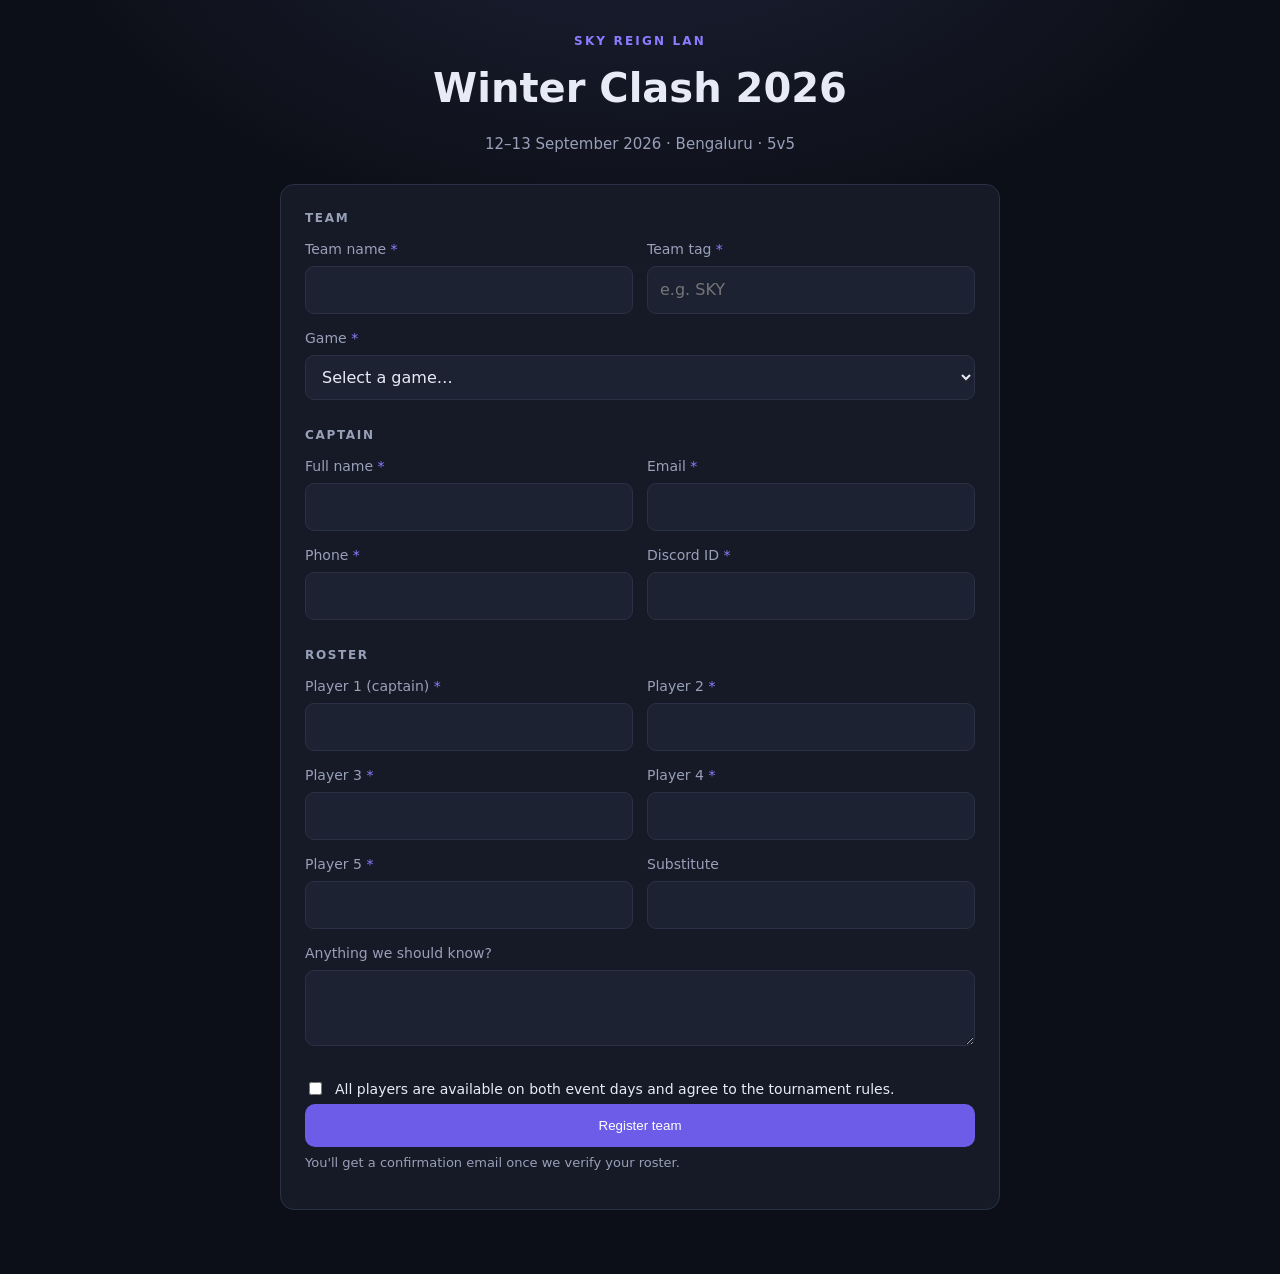
==== index.html @ 209fa876 "Add tournament registration form with Excel export The repo had no site code, so registration is bui" ====
<!DOCTYPE html>
<html lang="en">
<head>
<meta charset="utf-8">
<meta name="viewport" content="width=device-width, initial-scale=1">
<title>Register — Sky Reign LAN</title>
<style>
  :root {
    --bg: #0d0f18;
    --panel: #161a27;
    --panel-2: #1d2233;
    --line: #2a3145;
    --text: #e8ebf5;
    --muted: #98a0b8;
    --accent: #6c5ce7;
    --accent-hot: #8b7cff;
    --ok: #2ecc71;
    --err: #ff5c6c;
  }
  * { box-sizing: border-box; }
  body {
    margin: 0;
    background: radial-gradient(1000px 600px at 50% -10%, #1e2136 0%, var(--bg) 60%);
    color: var(--text);
    font: 16px/1.5 system-ui, -apple-system, "Segoe UI", Roboto, sans-serif;
    min-height: 100vh;
    padding: 32px 16px 64px;
  }
  .wrap { max-width: 720px; margin: 0 auto; }
  header { text-align: center; margin-bottom: 28px; }
  .kicker {
    text-transform: uppercase; letter-spacing: .18em; font-size: 12px;
    color: var(--accent-hot); font-weight: 700;
  }
  h1 { margin: 8px 0 6px; font-size: clamp(28px, 5vw, 40px); }
  .meta { color: var(--muted); font-size: 15px; }
  form, .notice {
    background: var(--panel);
    border: 1px solid var(--line);
    border-radius: 14px;
    padding: 24px;
    margin-top: 24px;
  }
  fieldset { border: 0; margin: 0 0 26px; padding: 0; }
  legend {
    font-size: 12px; text-transform: uppercase; letter-spacing: .14em;
    color: var(--muted); font-weight: 700; padding: 0 0 12px;
  }
  .grid { display: grid; gap: 14px; grid-template-columns: 1fr 1fr; }
  @media (max-width: 560px) { .grid { grid-template-columns: 1fr; } }
  .full { grid-column: 1 / -1; }
  label { display: block; font-size: 14px; margin-bottom: 6px; color: var(--muted); }
  .req::after { content: " *"; color: var(--accent-hot); }
  input, select, textarea {
    width: 100%; padding: 11px 12px;
    background: var(--panel-2); color: var(--text);
    border: 1px solid var(--line); border-radius: 9px;
    font: inherit;
  }
  input:focus, select:focus, textarea:focus {
    outline: 2px solid var(--accent); outline-offset: 1px; border-color: transparent;
  }
  textarea { resize: vertical; min-height: 76px; }
  .check { display: flex; gap: 10px; align-items: flex-start; }
  .check input { width: auto; margin-top: 3px; }
  .check label { margin: 0; color: var(--text); }
  button {
    width: 100%; padding: 14px; margin-top: 4px;
    background: var(--accent); color: #fff;
    border: 0; border-radius: 10px;
    font: 700 16px/1 inherit; cursor: pointer;
  }
  button:hover:not(:disabled) { background: var(--accent-hot); }
  button:disabled { opacity: .55; cursor: not-allowed; }
  .msg { margin-top: 16px; padding: 13px 15px; border-radius: 9px; font-size: 15px; display: none; }
  .msg.show { display: block; }
  .msg.ok { background: rgba(46,204,113,.12); border: 1px solid var(--ok); color: var(--ok); }
  .msg.err { background: rgba(255,92,108,.12); border: 1px solid var(--err); color: var(--err); }
  .hint { color: var(--muted); font-size: 13px; margin-top: 6px; }
  .notice { text-align: center; }
</style>
</head>
<body>
<div class="wrap">

  <header>
    <!-- ── EDIT THESE THREE LINES PER TOURNAMENT ────────────────── -->
    <div class="kicker">Sky Reign LAN</div>
    <h1>Winter Clash 2026</h1>
    <p class="meta">12–13 September 2026 · Bengaluru · 5v5</p>
    <!-- ─────────────────────────────────────────────────────────── -->
  </header>

  <div id="closed" class="notice" hidden>
    <h2 style="margin:0 0 8px">Registration is closed</h2>
    <p class="meta" style="margin:0">Follow our socials for the next event.</p>
  </div>

  <form id="form" novalidate>
    <fieldset>
      <legend>Team</legend>
      <div class="grid">
        <div>
          <label class="req" for="team_name">Team name</label>
          <input id="team_name" name="team_name" required maxlength="60">
        </div>
        <div>
          <label class="req" for="team_tag">Team tag</label>
          <input id="team_tag" name="team_tag" required maxlength="6" placeholder="e.g. SKY">
        </div>
        <div class="full">
          <label class="req" for="game">Game</label>
          <select id="game" name="game" required>
            <option value="">Select a game…</option>
            <option>Valorant</option>
            <option>CS2</option>
            <option>BGMI</option>
            <option>Dota 2</option>
            <option>EA FC</option>
          </select>
        </div>
      </div>
    </fieldset>

    <fieldset>
      <legend>Captain</legend>
      <div class="grid">
        <div>
          <label class="req" for="captain_name">Full name</label>
          <input id="captain_name" name="captain_name" required maxlength="80">
        </div>
        <div>
          <label class="req" for="captain_email">Email</label>
          <input id="captain_email" name="captain_email" type="email" required>
        </div>
        <div>
          <label class="req" for="captain_phone">Phone</label>
          <input id="captain_phone" name="captain_phone" type="tel" required maxlength="20">
        </div>
        <div>
          <label class="req" for="discord_id">Discord ID</label>
          <input id="discord_id" name="discord_id" required maxlength="40">
        </div>
      </div>
    </fieldset>

    <fieldset>
      <legend>Roster</legend>
      <div class="grid">
        <div><label class="req" for="player_1">Player 1 (captain)</label><input id="player_1" name="player_1" required maxlength="60"></div>
        <div><label class="req" for="player_2">Player 2</label><input id="player_2" name="player_2" required maxlength="60"></div>
        <div><label class="req" for="player_3">Player 3</label><input id="player_3" name="player_3" required maxlength="60"></div>
        <div><label class="req" for="player_4">Player 4</label><input id="player_4" name="player_4" required maxlength="60"></div>
        <div><label class="req" for="player_5">Player 5</label><input id="player_5" name="player_5" required maxlength="60"></div>
        <div><label for="substitute">Substitute</label><input id="substitute" name="substitute" maxlength="60"></div>
        <div class="full">
          <label for="notes">Anything we should know?</label>
          <textarea id="notes" name="notes" maxlength="500"></textarea>
        </div>
      </div>
    </fieldset>

    <div class="check">
      <input id="agreed_rules" name="agreed_rules" type="checkbox" required>
      <label for="agreed_rules">All players are available on both event days and agree to the tournament rules.</label>
    </div>

    <button id="submit" type="submit">Register team</button>
    <p class="hint">You'll get a confirmation email once we verify your roster.</p>

    <div id="msg" class="msg" role="status" aria-live="polite"></div>
  </form>

</div>

<script>
// ── CONFIG ───────────────────────────────────────────────────────
// Flip to false to close registration; the form is replaced by a notice.
const REGISTRATION_OPEN = true;

// From Supabase → Project Settings → API. The anon key is safe to ship:
// the table policy (see supabase-setup.sql) allows insert only, never read.
const SUPABASE_URL = "https://YOUR-PROJECT.supabase.co";
const SUPABASE_ANON_KEY = "YOUR-ANON-KEY";
// ─────────────────────────────────────────────────────────────────

const form = document.getElementById("form");
const msg = document.getElementById("msg");
const submit = document.getElementById("submit");

if (!REGISTRATION_OPEN) {
  form.hidden = true;
  document.getElementById("closed").hidden = false;
}

function show(text, kind) {
  msg.textContent = text;
  msg.className = "msg show " + kind;
}

form.addEventListener("submit", async (e) => {
  e.preventDefault();

  if (!form.reportValidity()) return;

  const data = Object.fromEntries(new FormData(form));
  data.agreed_rules = form.agreed_rules.checked;

  submit.disabled = true;
  submit.textContent = "Submitting…";
  msg.className = "msg";

  try {
    const res = await fetch(SUPABASE_URL + "/rest/v1/registrations", {
      method: "POST",
      headers: {
        "Content-Type": "application/json",
        "apikey": SUPABASE_ANON_KEY,
        "Authorization": "Bearer " + SUPABASE_ANON_KEY,
      },
      body: JSON.stringify(data),
    });

    if (!res.ok) throw new Error(await res.text());

    form.reset();
    show("Registered. We've got your team — check your email for confirmation.", "ok");
    submit.textContent = "Register team";
    submit.disabled = false;
  } catch (err) {
    console.error(err);
    show("Something went wrong. Please try again, or email us at hello@skyreign.gg.", "err");
    submit.textContent = "Register team";
    submit.disabled = false;
  }
});
</script>
</body>
</html>
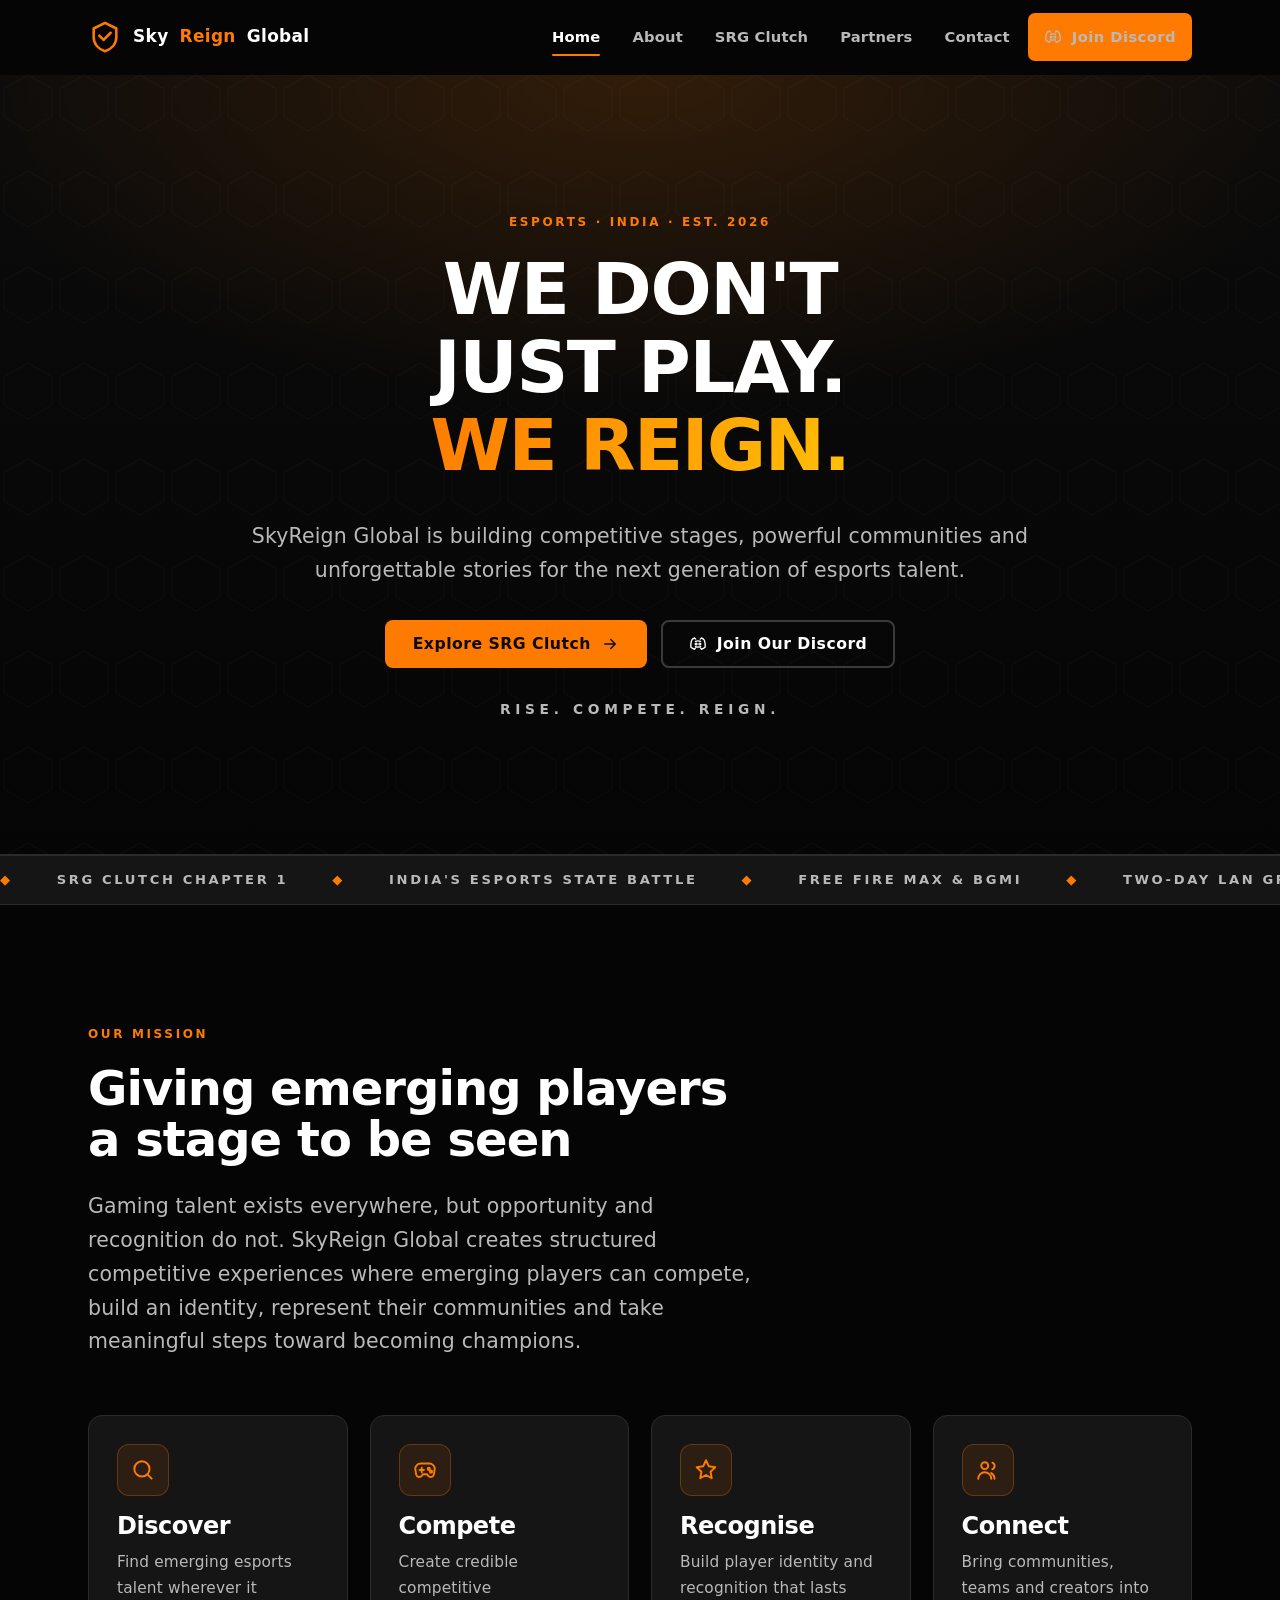
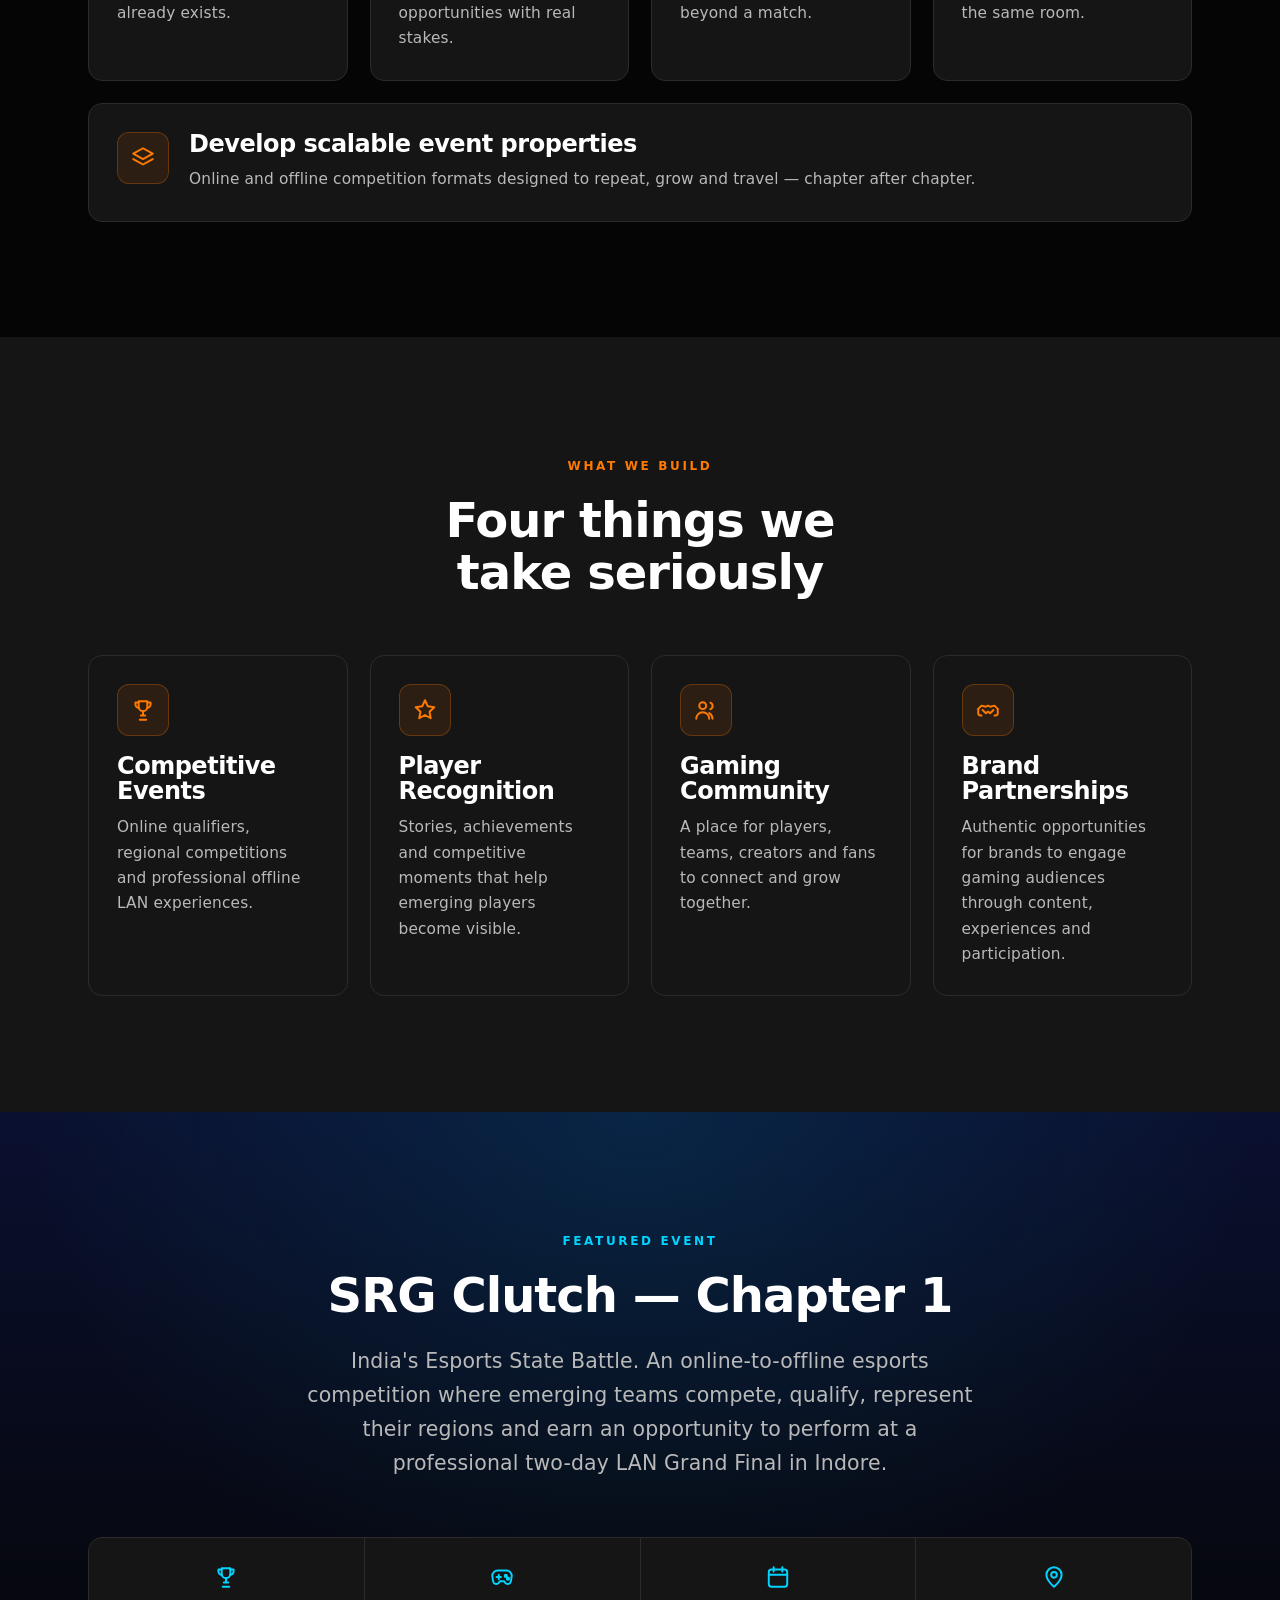
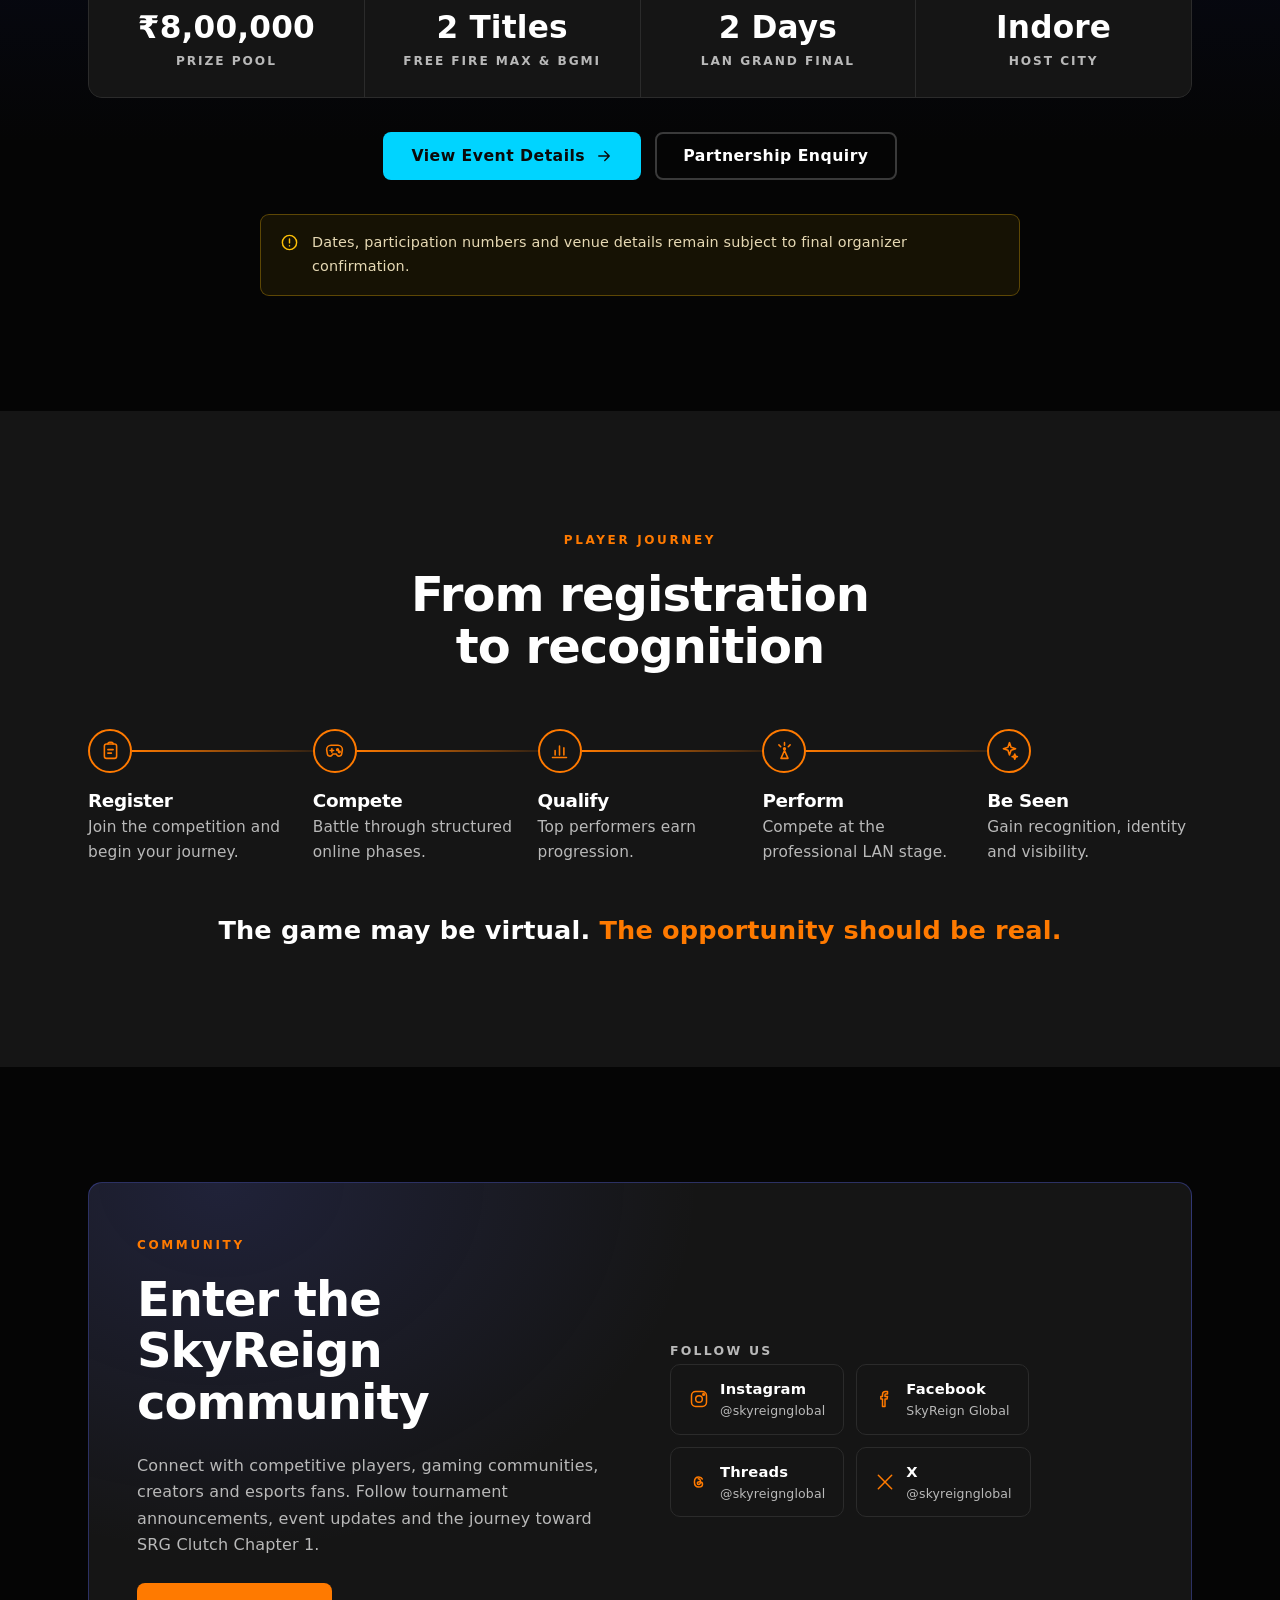
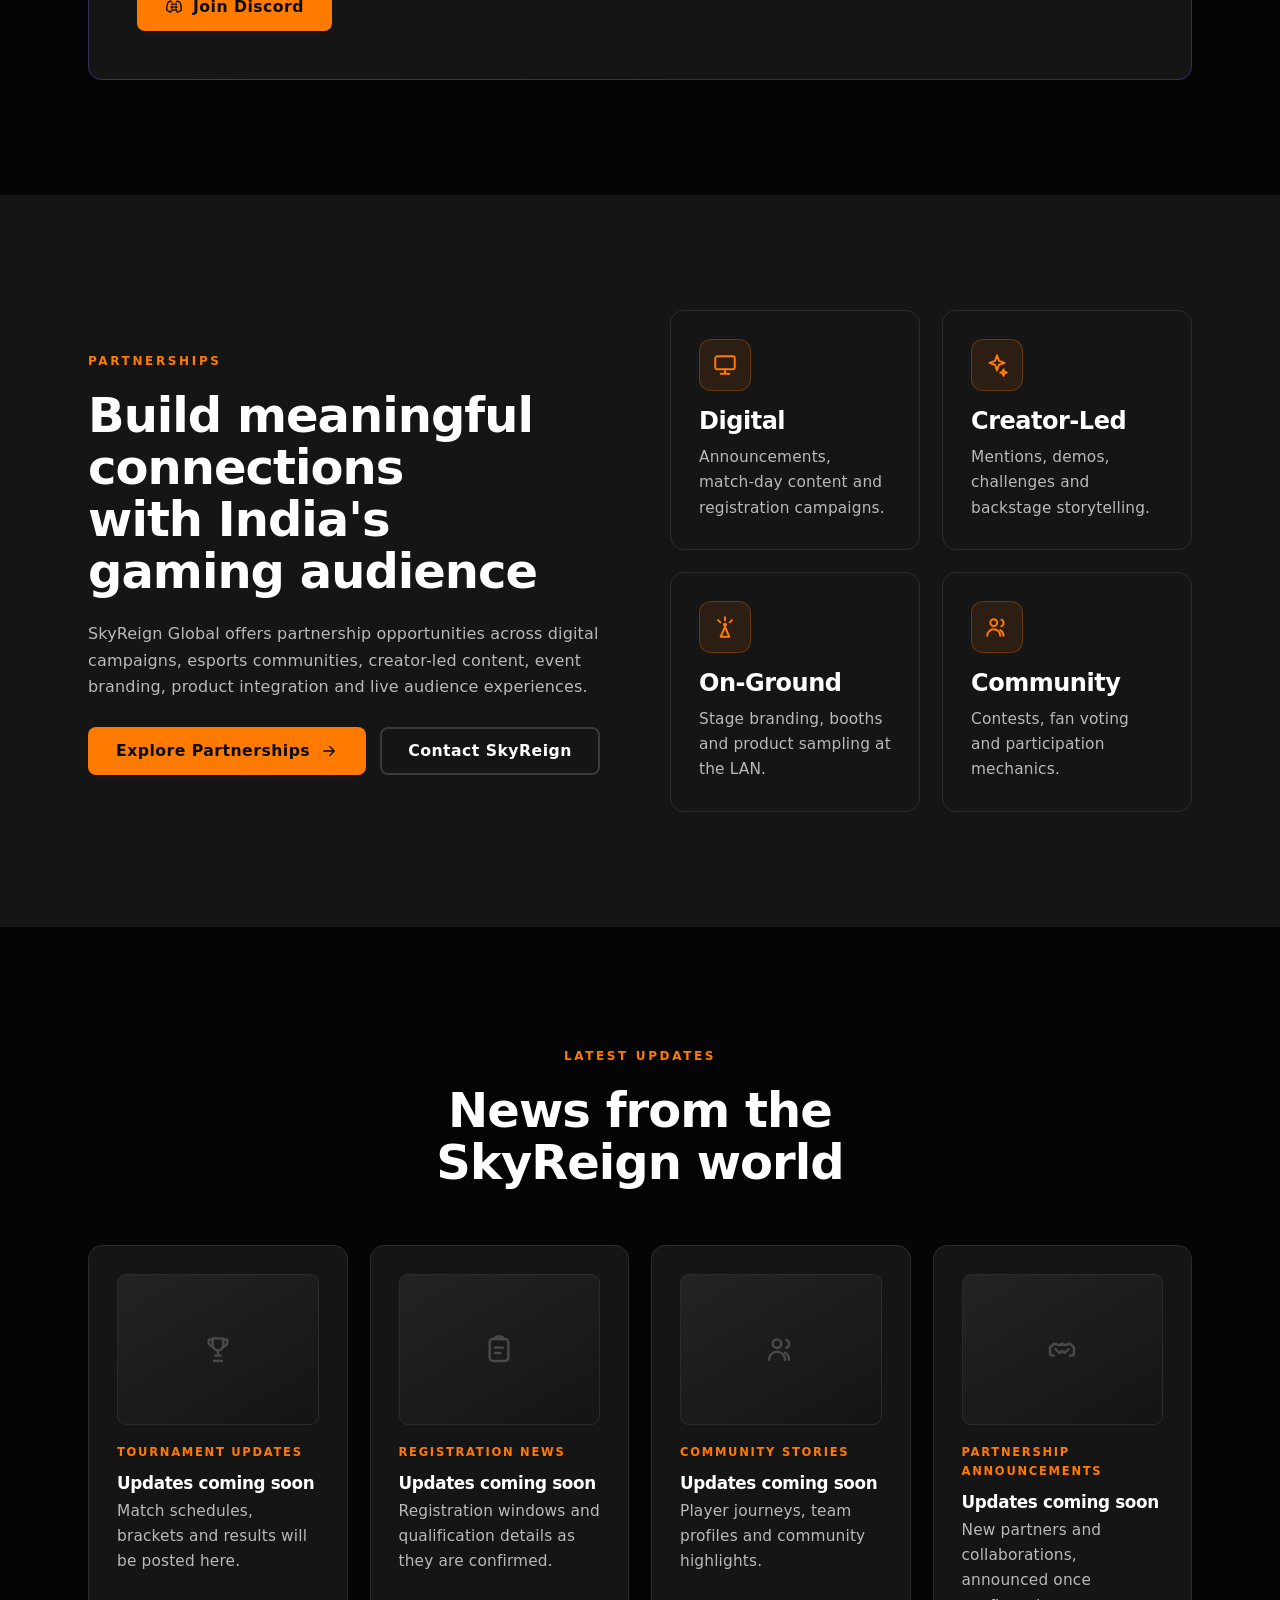
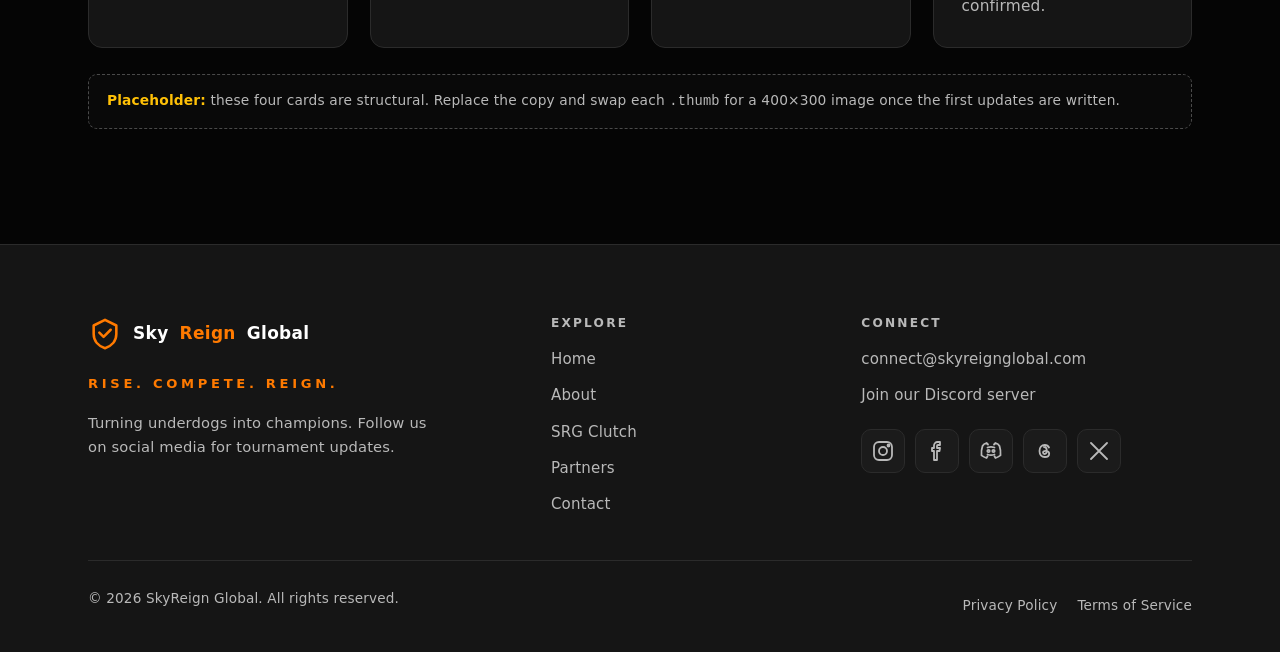
==== commit 689725c6: "Build full SkyReign Global static site Replace the single registration page with the complete five-p" ====
--- a/index.html
+++ b/index.html
@@ -3,237 +3,433 @@
 <head>
 <meta charset="utf-8">
 <meta name="viewport" content="width=device-width, initial-scale=1">
-<title>Register — Sky Reign LAN</title>
-<style>
-  :root {
-    --bg: #0d0f18;
-    --panel: #161a27;
-    --panel-2: #1d2233;
-    --line: #2a3145;
-    --text: #e8ebf5;
-    --muted: #98a0b8;
-    --accent: #6c5ce7;
-    --accent-hot: #8b7cff;
-    --ok: #2ecc71;
-    --err: #ff5c6c;
-  }
-  * { box-sizing: border-box; }
-  body {
-    margin: 0;
-    background: radial-gradient(1000px 600px at 50% -10%, #1e2136 0%, var(--bg) 60%);
-    color: var(--text);
-    font: 16px/1.5 system-ui, -apple-system, "Segoe UI", Roboto, sans-serif;
-    min-height: 100vh;
-    padding: 32px 16px 64px;
-  }
-  .wrap { max-width: 720px; margin: 0 auto; }
-  header { text-align: center; margin-bottom: 28px; }
-  .kicker {
-    text-transform: uppercase; letter-spacing: .18em; font-size: 12px;
-    color: var(--accent-hot); font-weight: 700;
-  }
-  h1 { margin: 8px 0 6px; font-size: clamp(28px, 5vw, 40px); }
-  .meta { color: var(--muted); font-size: 15px; }
-  form, .notice {
-    background: var(--panel);
-    border: 1px solid var(--line);
-    border-radius: 14px;
-    padding: 24px;
-    margin-top: 24px;
-  }
-  fieldset { border: 0; margin: 0 0 26px; padding: 0; }
-  legend {
-    font-size: 12px; text-transform: uppercase; letter-spacing: .14em;
-    color: var(--muted); font-weight: 700; padding: 0 0 12px;
-  }
-  .grid { display: grid; gap: 14px; grid-template-columns: 1fr 1fr; }
-  @media (max-width: 560px) { .grid { grid-template-columns: 1fr; } }
-  .full { grid-column: 1 / -1; }
-  label { display: block; font-size: 14px; margin-bottom: 6px; color: var(--muted); }
-  .req::after { content: " *"; color: var(--accent-hot); }
-  input, select, textarea {
-    width: 100%; padding: 11px 12px;
-    background: var(--panel-2); color: var(--text);
-    border: 1px solid var(--line); border-radius: 9px;
-    font: inherit;
-  }
-  input:focus, select:focus, textarea:focus {
-    outline: 2px solid var(--accent); outline-offset: 1px; border-color: transparent;
-  }
-  textarea { resize: vertical; min-height: 76px; }
-  .check { display: flex; gap: 10px; align-items: flex-start; }
-  .check input { width: auto; margin-top: 3px; }
-  .check label { margin: 0; color: var(--text); }
-  button {
-    width: 100%; padding: 14px; margin-top: 4px;
-    background: var(--accent); color: #fff;
-    border: 0; border-radius: 10px;
-    font: 700 16px/1 inherit; cursor: pointer;
-  }
-  button:hover:not(:disabled) { background: var(--accent-hot); }
-  button:disabled { opacity: .55; cursor: not-allowed; }
-  .msg { margin-top: 16px; padding: 13px 15px; border-radius: 9px; font-size: 15px; display: none; }
-  .msg.show { display: block; }
-  .msg.ok { background: rgba(46,204,113,.12); border: 1px solid var(--ok); color: var(--ok); }
-  .msg.err { background: rgba(255,92,108,.12); border: 1px solid var(--err); color: var(--err); }
-  .hint { color: var(--muted); font-size: 13px; margin-top: 6px; }
-  .notice { text-align: center; }
-</style>
+<title>SkyReign Global | Rise. Compete. Reign.</title>
+<meta name="description" content="SkyReign Global creates esports tournaments, player opportunities and gaming communities for the next generation of competitive talent.">
+<link rel="canonical" href="https://www.skyreignglobal.com/">
+<meta property="og:type" content="website">
+<meta property="og:site_name" content="SkyReign Global">
+<meta property="og:title" content="SkyReign Global | Rise. Compete. Reign.">
+<meta property="og:description" content="SkyReign Global creates esports tournaments, player opportunities and gaming communities for the next generation of competitive talent.">
+<meta property="og:url" content="https://www.skyreignglobal.com/">
+<meta property="og:image" content="https://www.skyreignglobal.com/assets/img/og-home.jpg">
+<meta name="twitter:card" content="summary_large_image">
+<meta name="theme-color" content="#050505">
+<link rel="stylesheet" href="assets/css/styles.css">
+<script type="application/ld+json">
+{
+  "@context": "https://schema.org",
+  "@type": "Organization",
+  "name": "SkyReign Global",
+  "alternateName": "SRG",
+  "url": "https://www.skyreignglobal.com",
+  "email": "connect@skyreignglobal.com",
+  "slogan": "Rise. Compete. Reign.",
+  "sameAs": [
+    "https://www.instagram.com/skyreignglobal/",
+    "https://www.facebook.com/skyreignglobal/",
+    "https://discord.gg/VtwueCAWg9",
+    "https://www.threads.com/@skyreignglobal",
+    "https://x.com/skyreignglobal"
+  ]
+}
+</script>
 </head>
 <body>
-<div class="wrap">
-
-  <header>
-    <!-- ── EDIT THESE THREE LINES PER TOURNAMENT ────────────────── -->
-    <div class="kicker">Sky Reign LAN</div>
-    <h1>Winter Clash 2026</h1>
-    <p class="meta">12–13 September 2026 · Bengaluru · 5v5</p>
-    <!-- ─────────────────────────────────────────────────────────── -->
-  </header>
-
-  <div id="closed" class="notice" hidden>
-    <h2 style="margin:0 0 8px">Registration is closed</h2>
-    <p class="meta" style="margin:0">Follow our socials for the next event.</p>
+
+
+<a class="skip-link" href="#main">Skip to main content</a>
+
+<header class="site-header">
+  <div class="wrap header-inner">
+    <a class="brand" href="index.html">
+      <svg class="mark icon" style="color:var(--inferno)" aria-hidden="true"><use href="assets/icons.svg#i-logo"></use></svg>
+      Sky<em>Reign</em> Global
+    </a>
+
+    <button class="nav-toggle" type="button" aria-expanded="false" aria-controls="primary-nav" aria-label="Open menu">
+      <svg class="icon" aria-hidden="true"><use href="assets/icons.svg#i-menu"></use></svg>
+    </button>
+
+    <nav id="primary-nav" class="nav" aria-label="Primary">
+      <a href="index.html" aria-current="page">Home</a>
+      <a href="about.html">About</a>
+      <a href="srg-clutch.html">SRG Clutch</a>
+      <a href="partners.html">Partners</a>
+      <a href="contact.html">Contact</a>
+      <a class="btn header-cta" href="https://discord.gg/VtwueCAWg9" target="_blank" rel="noopener">
+        <svg class="icon" aria-hidden="true"><use href="assets/icons.svg#i-discord"></use></svg>
+        Join Discord
+      </a>
+    </nav>
   </div>
-
-  <form id="form" novalidate>
-    <fieldset>
-      <legend>Team</legend>
-      <div class="grid">
-        <div>
-          <label class="req" for="team_name">Team name</label>
-          <input id="team_name" name="team_name" required maxlength="60">
-        </div>
-        <div>
-          <label class="req" for="team_tag">Team tag</label>
-          <input id="team_tag" name="team_tag" required maxlength="6" placeholder="e.g. SKY">
-        </div>
-        <div class="full">
-          <label class="req" for="game">Game</label>
-          <select id="game" name="game" required>
-            <option value="">Select a game…</option>
-            <option>Valorant</option>
-            <option>CS2</option>
-            <option>BGMI</option>
-            <option>Dota 2</option>
-            <option>EA FC</option>
-          </select>
-        </div>
-      </div>
-    </fieldset>
-
-    <fieldset>
-      <legend>Captain</legend>
-      <div class="grid">
-        <div>
-          <label class="req" for="captain_name">Full name</label>
-          <input id="captain_name" name="captain_name" required maxlength="80">
-        </div>
-        <div>
-          <label class="req" for="captain_email">Email</label>
-          <input id="captain_email" name="captain_email" type="email" required>
-        </div>
-        <div>
-          <label class="req" for="captain_phone">Phone</label>
-          <input id="captain_phone" name="captain_phone" type="tel" required maxlength="20">
-        </div>
-        <div>
-          <label class="req" for="discord_id">Discord ID</label>
-          <input id="discord_id" name="discord_id" required maxlength="40">
-        </div>
-      </div>
-    </fieldset>
-
-    <fieldset>
-      <legend>Roster</legend>
-      <div class="grid">
-        <div><label class="req" for="player_1">Player 1 (captain)</label><input id="player_1" name="player_1" required maxlength="60"></div>
-        <div><label class="req" for="player_2">Player 2</label><input id="player_2" name="player_2" required maxlength="60"></div>
-        <div><label class="req" for="player_3">Player 3</label><input id="player_3" name="player_3" required maxlength="60"></div>
-        <div><label class="req" for="player_4">Player 4</label><input id="player_4" name="player_4" required maxlength="60"></div>
-        <div><label class="req" for="player_5">Player 5</label><input id="player_5" name="player_5" required maxlength="60"></div>
-        <div><label for="substitute">Substitute</label><input id="substitute" name="substitute" maxlength="60"></div>
-        <div class="full">
-          <label for="notes">Anything we should know?</label>
-          <textarea id="notes" name="notes" maxlength="500"></textarea>
-        </div>
-      </div>
-    </fieldset>
-
-    <div class="check">
-      <input id="agreed_rules" name="agreed_rules" type="checkbox" required>
-      <label for="agreed_rules">All players are available on both event days and agree to the tournament rules.</label>
-    </div>
-
-    <button id="submit" type="submit">Register team</button>
-    <p class="hint">You'll get a confirmation email once we verify your roster.</p>
-
-    <div id="msg" class="msg" role="status" aria-live="polite"></div>
-  </form>
-
-</div>
-
-<script>
-// ── CONFIG ───────────────────────────────────────────────────────
-// Flip to false to close registration; the form is replaced by a notice.
-const REGISTRATION_OPEN = true;
-
-// From Supabase → Project Settings → API. The anon key is safe to ship:
-// the table policy (see supabase-setup.sql) allows insert only, never read.
-const SUPABASE_URL = "https://YOUR-PROJECT.supabase.co";
-const SUPABASE_ANON_KEY = "YOUR-ANON-KEY";
-// ─────────────────────────────────────────────────────────────────
-
-const form = document.getElementById("form");
-const msg = document.getElementById("msg");
-const submit = document.getElementById("submit");
-
-if (!REGISTRATION_OPEN) {
-  form.hidden = true;
-  document.getElementById("closed").hidden = false;
-}
-
-function show(text, kind) {
-  msg.textContent = text;
-  msg.className = "msg show " + kind;
-}
-
-form.addEventListener("submit", async (e) => {
-  e.preventDefault();
-
-  if (!form.reportValidity()) return;
-
-  const data = Object.fromEntries(new FormData(form));
-  data.agreed_rules = form.agreed_rules.checked;
-
-  submit.disabled = true;
-  submit.textContent = "Submitting…";
-  msg.className = "msg";
-
-  try {
-    const res = await fetch(SUPABASE_URL + "/rest/v1/registrations", {
-      method: "POST",
-      headers: {
-        "Content-Type": "application/json",
-        "apikey": SUPABASE_ANON_KEY,
-        "Authorization": "Bearer " + SUPABASE_ANON_KEY,
-      },
-      body: JSON.stringify(data),
-    });
-
-    if (!res.ok) throw new Error(await res.text());
-
-    form.reset();
-    show("Registered. We've got your team — check your email for confirmation.", "ok");
-    submit.textContent = "Register team";
-    submit.disabled = false;
-  } catch (err) {
-    console.error(err);
-    show("Something went wrong. Please try again, or email us at hello@skyreign.gg.", "err");
-    submit.textContent = "Register team";
-    submit.disabled = false;
-  }
-});
-</script>
+</header>
+
+<main id="main">
+
+  <!-- 1. Hero -->
+  <section class="hero center">
+    <div class="hexes" aria-hidden="true"></div>
+    <div class="wrap">
+      <div class="hero-inner">
+        <p class="eyebrow">Esports · India · Est. 2026</p>
+        <h1>We don't just play.<br><span class="accent">We reign.</span></h1>
+        <p class="lede">SkyReign Global is building competitive stages, powerful communities and unforgettable stories for the next generation of esports talent.</p>
+        <div class="btn-row">
+          <a class="btn" href="srg-clutch.html">
+            Explore SRG Clutch
+            <svg class="icon" aria-hidden="true"><use href="assets/icons.svg#i-arrow"></use></svg>
+          </a>
+          <a class="btn ghost" href="https://discord.gg/VtwueCAWg9" target="_blank" rel="noopener">
+            <svg class="icon" aria-hidden="true"><use href="assets/icons.svg#i-discord"></use></svg>
+            Join Our Discord
+          </a>
+        </div>
+        <p class="hero-tag">Rise. Compete. Reign.</p>
+      </div>
+    </div>
+  </section>
+
+  <div class="ticker" aria-hidden="true">
+    <div class="ticker-track">
+      <span>SRG Clutch Chapter 1</span><span>India's Esports State Battle</span>
+      <span>Free Fire MAX &amp; BGMI</span><span>Two-Day LAN Grand Final</span><span>Indore</span>
+      <span>Where Seconds Become Stories</span>
+      <span>SRG Clutch Chapter 1</span><span>India's Esports State Battle</span>
+      <span>Free Fire MAX &amp; BGMI</span><span>Two-Day LAN Grand Final</span><span>Indore</span>
+      <span>Where Seconds Become Stories</span>
+    </div>
+  </div>
+
+  <!-- 2. Mission -->
+  <section class="section" aria-labelledby="mission-h">
+    <div class="wrap">
+      <div class="section-head reveal">
+        <p class="eyebrow">Our Mission</p>
+        <h2 id="mission-h">Giving emerging players a stage to be seen</h2>
+        <p class="lede">Gaming talent exists everywhere, but opportunity and recognition do not. SkyReign Global creates structured competitive experiences where emerging players can compete, build an identity, represent their communities and take meaningful steps toward becoming champions.</p>
+      </div>
+
+      <div class="grid c4 reveal">
+        <div class="card">
+          <div class="card-icon"><svg class="icon" aria-hidden="true"><use href="assets/icons.svg#i-search"></use></svg></div>
+          <h3>Discover</h3>
+          <p>Find emerging esports talent wherever it already exists.</p>
+        </div>
+        <div class="card">
+          <div class="card-icon"><svg class="icon" aria-hidden="true"><use href="assets/icons.svg#i-gamepad"></use></svg></div>
+          <h3>Compete</h3>
+          <p>Create credible competitive opportunities with real stakes.</p>
+        </div>
+        <div class="card">
+          <div class="card-icon"><svg class="icon" aria-hidden="true"><use href="assets/icons.svg#i-star"></use></svg></div>
+          <h3>Recognise</h3>
+          <p>Build player identity and recognition that lasts beyond a match.</p>
+        </div>
+        <div class="card">
+          <div class="card-icon"><svg class="icon" aria-hidden="true"><use href="assets/icons.svg#i-users"></use></svg></div>
+          <h3>Connect</h3>
+          <p>Bring communities, teams and creators into the same room.</p>
+        </div>
+      </div>
+
+      <div class="card reveal" style="margin-top:22px">
+        <div style="display:flex;gap:20px;align-items:flex-start;flex-wrap:wrap">
+          <div class="card-icon" style="margin:0"><svg class="icon" aria-hidden="true"><use href="assets/icons.svg#i-layers"></use></svg></div>
+          <div style="flex:1;min-width:260px">
+            <h3>Develop scalable event properties</h3>
+            <p>Online and offline competition formats designed to repeat, grow and travel — chapter after chapter.</p>
+          </div>
+        </div>
+      </div>
+    </div>
+  </section>
+
+  <!-- 3. What SkyReign builds -->
+  <section class="section carbon" aria-labelledby="build-h">
+    <div class="wrap">
+      <div class="section-head center reveal">
+        <p class="eyebrow">What We Build</p>
+        <h2 id="build-h">Four things we take seriously</h2>
+      </div>
+
+      <div class="grid c4 reveal">
+        <article class="card">
+          <div class="card-icon"><svg class="icon" aria-hidden="true"><use href="assets/icons.svg#i-trophy"></use></svg></div>
+          <h3>Competitive Events</h3>
+          <p>Online qualifiers, regional competitions and professional offline LAN experiences.</p>
+        </article>
+        <article class="card">
+          <div class="card-icon"><svg class="icon" aria-hidden="true"><use href="assets/icons.svg#i-star"></use></svg></div>
+          <h3>Player Recognition</h3>
+          <p>Stories, achievements and competitive moments that help emerging players become visible.</p>
+        </article>
+        <article class="card">
+          <div class="card-icon"><svg class="icon" aria-hidden="true"><use href="assets/icons.svg#i-users"></use></svg></div>
+          <h3>Gaming Community</h3>
+          <p>A place for players, teams, creators and fans to connect and grow together.</p>
+        </article>
+        <article class="card">
+          <div class="card-icon"><svg class="icon" aria-hidden="true"><use href="assets/icons.svg#i-handshake"></use></svg></div>
+          <h3>Brand Partnerships</h3>
+          <p>Authentic opportunities for brands to engage gaming audiences through content, experiences and participation.</p>
+        </article>
+      </div>
+    </div>
+  </section>
+
+  <!-- 4. Featured event -->
+  <section class="section" aria-labelledby="event-h"
+           style="background:radial-gradient(80% 100% at 50% 0%, rgba(0,212,255,.11), transparent 60%), linear-gradient(180deg,#0a1030,var(--jet) 70%)">
+    <div class="wrap">
+      <div class="section-head center reveal">
+        <p class="eyebrow cyan">Featured Event</p>
+        <h2 id="event-h">SRG Clutch — Chapter 1</h2>
+        <p class="lede" style="margin-inline:auto">India's Esports State Battle. An online-to-offline esports competition where emerging teams compete, qualify, represent their regions and earn an opportunity to perform at a professional two-day LAN Grand Final in Indore.</p>
+      </div>
+
+      <div class="stats cyan reveal">
+        <div class="stat">
+          <svg class="icon" aria-hidden="true"><use href="assets/icons.svg#i-trophy"></use></svg>
+          <span class="value">₹8,00,000</span>
+          <span class="label">Prize Pool</span>
+        </div>
+        <div class="stat">
+          <svg class="icon" aria-hidden="true"><use href="assets/icons.svg#i-gamepad"></use></svg>
+          <span class="value">2 Titles</span>
+          <span class="label">Free Fire MAX &amp; BGMI</span>
+        </div>
+        <div class="stat">
+          <svg class="icon" aria-hidden="true"><use href="assets/icons.svg#i-calendar"></use></svg>
+          <span class="value">2 Days</span>
+          <span class="label">LAN Grand Final</span>
+        </div>
+        <div class="stat">
+          <svg class="icon" aria-hidden="true"><use href="assets/icons.svg#i-pin"></use></svg>
+          <span class="value">Indore</span>
+          <span class="label">Host City</span>
+        </div>
+      </div>
+
+      <div class="btn-row center reveal" style="margin-top:34px">
+        <a class="btn cyan" href="srg-clutch.html">
+          View Event Details
+          <svg class="icon" aria-hidden="true"><use href="assets/icons.svg#i-arrow"></use></svg>
+        </a>
+        <a class="btn ghost" href="contact.html?type=sponsorship">Partnership Enquiry</a>
+      </div>
+
+      <div class="note reveal" style="margin-top:34px;max-width:760px;margin-inline:auto">
+        <svg class="icon" aria-hidden="true"><use href="assets/icons.svg#i-alert"></use></svg>
+        <p>Dates, participation numbers and venue details remain subject to final organizer confirmation.</p>
+      </div>
+    </div>
+  </section>
+
+  <!-- 5. Player journey -->
+  <section class="section carbon" aria-labelledby="journey-h">
+    <div class="wrap">
+      <div class="section-head center reveal">
+        <p class="eyebrow">Player Journey</p>
+        <h2 id="journey-h">From registration to recognition</h2>
+      </div>
+
+      <ol class="timeline journey reveal">
+        <li>
+          <span class="dot"><svg class="icon" aria-hidden="true"><use href="assets/icons.svg#i-clipboard"></use></svg></span>
+          <h3>Register</h3>
+          <p>Join the competition and begin your journey.</p>
+        </li>
+        <li>
+          <span class="dot"><svg class="icon" aria-hidden="true"><use href="assets/icons.svg#i-gamepad"></use></svg></span>
+          <h3>Compete</h3>
+          <p>Battle through structured online phases.</p>
+        </li>
+        <li>
+          <span class="dot"><svg class="icon" aria-hidden="true"><use href="assets/icons.svg#i-chart"></use></svg></span>
+          <h3>Qualify</h3>
+          <p>Top performers earn progression.</p>
+        </li>
+        <li>
+          <span class="dot"><svg class="icon" aria-hidden="true"><use href="assets/icons.svg#i-spotlight"></use></svg></span>
+          <h3>Perform</h3>
+          <p>Compete at the professional LAN stage.</p>
+        </li>
+        <li>
+          <span class="dot"><svg class="icon" aria-hidden="true"><use href="assets/icons.svg#i-sparkle"></use></svg></span>
+          <h3>Be Seen</h3>
+          <p>Gain recognition, identity and visibility.</p>
+        </li>
+      </ol>
+
+      <p class="reveal" style="text-align:center;margin-top:44px;font-family:var(--font-display);font-size:clamp(1.15rem,2.4vw,1.6rem);font-weight:800">
+        The game may be virtual. <span style="color:var(--inferno)">The opportunity should be real.</span>
+      </p>
+    </div>
+  </section>
+
+  <!-- 6. Community -->
+  <section class="section" aria-labelledby="community-h">
+    <div class="wrap">
+      <div class="discord-panel reveal">
+        <div class="split">
+          <div>
+            <p class="eyebrow">Community</p>
+            <h2 id="community-h">Enter the SkyReign community</h2>
+            <p class="muted">Connect with competitive players, gaming communities, creators and esports fans. Follow tournament announcements, event updates and the journey toward SRG Clutch Chapter 1.</p>
+            <div class="btn-row" style="margin-top:24px">
+              <a class="btn" href="https://discord.gg/VtwueCAWg9" target="_blank" rel="noopener">
+                <svg class="icon" aria-hidden="true"><use href="assets/icons.svg#i-discord"></use></svg>
+                Join Discord
+              </a>
+            </div>
+          </div>
+
+          <div>
+            <h3 style="font-size:.78rem;letter-spacing:.18em;text-transform:uppercase;color:var(--steel-bright)">Follow us</h3>
+            <div class="social-row">
+              <a class="social-link" href="https://www.instagram.com/skyreignglobal/" target="_blank" rel="noopener">
+                <svg class="icon" aria-hidden="true"><use href="assets/icons.svg#i-instagram"></use></svg>
+                <span>Instagram<small>@skyreignglobal</small></span>
+              </a>
+              <a class="social-link" href="https://www.facebook.com/skyreignglobal/" target="_blank" rel="noopener">
+                <svg class="icon" aria-hidden="true"><use href="assets/icons.svg#i-facebook"></use></svg>
+                <span>Facebook<small>SkyReign Global</small></span>
+              </a>
+              <a class="social-link" href="https://www.threads.com/@skyreignglobal" target="_blank" rel="noopener">
+                <svg class="icon" aria-hidden="true"><use href="assets/icons.svg#i-threads"></use></svg>
+                <span>Threads<small>@skyreignglobal</small></span>
+              </a>
+              <a class="social-link" href="https://x.com/skyreignglobal" target="_blank" rel="noopener">
+                <svg class="icon" aria-hidden="true"><use href="assets/icons.svg#i-x"></use></svg>
+                <span>X<small>@skyreignglobal</small></span>
+              </a>
+            </div>
+          </div>
+        </div>
+      </div>
+    </div>
+  </section>
+
+  <!-- 7. Partnership CTA -->
+  <section class="section carbon" aria-labelledby="partner-h">
+    <div class="wrap">
+      <div class="split">
+        <div class="reveal">
+          <p class="eyebrow">Partnerships</p>
+          <h2 id="partner-h">Build meaningful connections with India's gaming audience</h2>
+          <p class="muted">SkyReign Global offers partnership opportunities across digital campaigns, esports communities, creator-led content, event branding, product integration and live audience experiences.</p>
+          <div class="btn-row" style="margin-top:26px">
+            <a class="btn" href="partners.html">
+              Explore Partnerships
+              <svg class="icon" aria-hidden="true"><use href="assets/icons.svg#i-arrow"></use></svg>
+            </a>
+            <a class="btn ghost" href="contact.html">Contact SkyReign</a>
+          </div>
+        </div>
+
+        <div class="grid c2 reveal">
+          <div class="card"><div class="card-icon"><svg class="icon" aria-hidden="true"><use href="assets/icons.svg#i-monitor"></use></svg></div><h3>Digital</h3><p>Announcements, match-day content and registration campaigns.</p></div>
+          <div class="card"><div class="card-icon"><svg class="icon" aria-hidden="true"><use href="assets/icons.svg#i-sparkle"></use></svg></div><h3>Creator-Led</h3><p>Mentions, demos, challenges and backstage storytelling.</p></div>
+          <div class="card"><div class="card-icon"><svg class="icon" aria-hidden="true"><use href="assets/icons.svg#i-spotlight"></use></svg></div><h3>On-Ground</h3><p>Stage branding, booths and product sampling at the LAN.</p></div>
+          <div class="card"><div class="card-icon"><svg class="icon" aria-hidden="true"><use href="assets/icons.svg#i-users"></use></svg></div><h3>Community</h3><p>Contests, fan voting and participation mechanics.</p></div>
+        </div>
+      </div>
+    </div>
+  </section>
+
+  <!-- 8. News -->
+  <section class="section news" aria-labelledby="news-h">
+    <div class="wrap">
+      <div class="section-head center reveal">
+        <p class="eyebrow">Latest Updates</p>
+        <h2 id="news-h">News from the SkyReign world</h2>
+      </div>
+
+      <div class="grid c4 reveal">
+        <article class="card">
+          <div class="thumb"><svg class="icon" aria-hidden="true"><use href="assets/icons.svg#i-trophy"></use></svg></div>
+          <p class="tag">Tournament Updates</p>
+          <h3>Updates coming soon</h3>
+          <p>Match schedules, brackets and results will be posted here.</p>
+        </article>
+        <article class="card">
+          <div class="thumb"><svg class="icon" aria-hidden="true"><use href="assets/icons.svg#i-clipboard"></use></svg></div>
+          <p class="tag">Registration News</p>
+          <h3>Updates coming soon</h3>
+          <p>Registration windows and qualification details as they are confirmed.</p>
+        </article>
+        <article class="card">
+          <div class="thumb"><svg class="icon" aria-hidden="true"><use href="assets/icons.svg#i-users"></use></svg></div>
+          <p class="tag">Community Stories</p>
+          <h3>Updates coming soon</h3>
+          <p>Player journeys, team profiles and community highlights.</p>
+        </article>
+        <article class="card">
+          <div class="thumb"><svg class="icon" aria-hidden="true"><use href="assets/icons.svg#i-handshake"></use></svg></div>
+          <p class="tag">Partnership Announcements</p>
+          <h3>Updates coming soon</h3>
+          <p>New partners and collaborations, announced once confirmed.</p>
+        </article>
+      </div>
+
+      <div class="todo reveal" style="margin-top:26px">
+        <b>Placeholder:</b> these four cards are structural. Replace the copy and swap each
+        <code>.thumb</code> for a 400×300 image once the first updates are written.
+      </div>
+    </div>
+  </section>
+
+</main>
+
+<footer class="site-footer">
+  <div class="wrap">
+    <div class="footer-grid">
+      <div>
+        <a class="brand" href="index.html">
+          <svg class="mark icon" style="color:var(--inferno)" aria-hidden="true"><use href="assets/icons.svg#i-logo"></use></svg>
+          Sky<em>Reign</em> Global
+        </a>
+        <p class="footer-tag">Rise. Compete. Reign.</p>
+        <p class="muted" style="font-size:.92rem;max-width:38ch">Turning underdogs into champions. Follow us on social media for tournament updates.</p>
+      </div>
+
+      <div>
+        <h4>Explore</h4>
+        <ul class="footer-links">
+          <li><a href="index.html">Home</a></li>
+          <li><a href="about.html">About</a></li>
+          <li><a href="srg-clutch.html">SRG Clutch</a></li>
+          <li><a href="partners.html">Partners</a></li>
+          <li><a href="contact.html">Contact</a></li>
+        </ul>
+      </div>
+
+      <div>
+        <h4>Connect</h4>
+        <ul class="footer-links" style="margin-bottom:20px">
+          <li><a href="mailto:connect@skyreignglobal.com">connect@skyreignglobal.com</a></li>
+          <li><a href="https://discord.gg/VtwueCAWg9" target="_blank" rel="noopener">Join our Discord server</a></li>
+        </ul>
+        <div class="icon-row">
+          <a class="icon-btn" href="https://www.instagram.com/skyreignglobal/" target="_blank" rel="noopener" aria-label="SkyReign Global on Instagram"><svg class="icon" aria-hidden="true"><use href="assets/icons.svg#i-instagram"></use></svg></a>
+          <a class="icon-btn" href="https://www.facebook.com/skyreignglobal/" target="_blank" rel="noopener" aria-label="SkyReign Global on Facebook"><svg class="icon" aria-hidden="true"><use href="assets/icons.svg#i-facebook"></use></svg></a>
+          <a class="icon-btn" href="https://discord.gg/VtwueCAWg9" target="_blank" rel="noopener" aria-label="SkyReign Global on Discord"><svg class="icon" aria-hidden="true"><use href="assets/icons.svg#i-discord"></use></svg></a>
+          <a class="icon-btn" href="https://www.threads.com/@skyreignglobal" target="_blank" rel="noopener" aria-label="SkyReign Global on Threads"><svg class="icon" aria-hidden="true"><use href="assets/icons.svg#i-threads"></use></svg></a>
+          <a class="icon-btn" href="https://x.com/skyreignglobal" target="_blank" rel="noopener" aria-label="SkyReign Global on X"><svg class="icon" aria-hidden="true"><use href="assets/icons.svg#i-x"></use></svg></a>
+        </div>
+      </div>
+    </div>
+
+    <div class="footer-bottom">
+      <p>© <span data-year>2026</span> SkyReign Global. All rights reserved.</p>
+      <nav aria-label="Legal">
+        <a href="privacy.html">Privacy Policy</a>
+        <a href="terms.html">Terms of Service</a>
+      </nav>
+    </div>
+  </div>
+</footer>
+
+<script src="assets/js/main.js"></script>
 </body>
 </html>
--- a/assets/css/styles.css
+++ b/assets/css/styles.css
@@ -0,0 +1,923 @@
+/* ============================================================
+   SkyReign Global — design system
+   Brand palette and every shared component. One stylesheet,
+   loaded by all pages.
+   ============================================================ */
+
+:root {
+  /* Blacks */
+  --jet: #050505;
+  --carbon: #151515;
+  --surface: #1b1b1b;
+  --line: #2b2b2b;
+
+  /* Oranges — primary brand */
+  --inferno: #ff7a00;
+  --flame: #ff5a00;
+
+  /* Accents */
+  --scarlet: #ff3830;
+  --gold: #ffc107;
+  --white: #ffffff;
+  --steel: #a0a0a0;
+
+  /* Event palette */
+  --navy: #0f1b4c;
+  --cyan: #00d4ff;
+  --blue: #0099ff;
+
+  /* Steel is only 4.6:1 on jet — anything smaller than body text
+     uses --steel-bright to stay above 4.5:1. */
+  --steel-bright: #b9b9b9;
+
+  --maxw: 1200px;
+  --gutter: clamp(20px, 5vw, 48px);
+  --section-y: clamp(64px, 9vw, 120px);
+
+  --radius: 14px;
+  --radius-sm: 9px;
+
+  --glow-orange: 0 0 42px rgba(255, 122, 0, 0.28);
+  --glow-cyan: 0 0 42px rgba(0, 212, 255, 0.26);
+
+  --ease: cubic-bezier(0.22, 0.61, 0.36, 1);
+
+  --font: "Inter", "Segoe UI", system-ui, -apple-system, Roboto, Arial, sans-serif;
+  --font-display: "Archivo", "Inter", "Segoe UI", system-ui, sans-serif;
+}
+
+*,
+*::before,
+*::after { box-sizing: border-box; }
+
+html {
+  scroll-behavior: smooth;
+  -webkit-text-size-adjust: 100%;
+}
+
+body {
+  margin: 0;
+  background: var(--jet);
+  color: var(--white);
+  font-family: var(--font);
+  font-size: 1rem;
+  line-height: 1.65;          /* WCAG: body line-height >= 1.5 */
+  letter-spacing: 0.01em;
+  overflow-x: hidden;
+}
+
+img { max-width: 100%; height: auto; display: block; }
+
+a { color: var(--inferno); text-decoration-thickness: 1px; text-underline-offset: 3px; }
+a:hover { color: var(--gold); }
+
+/* Visible focus on every interactive element. */
+a:focus-visible,
+button:focus-visible,
+input:focus-visible,
+select:focus-visible,
+textarea:focus-visible,
+summary:focus-visible {
+  outline: 3px solid var(--cyan);
+  outline-offset: 3px;
+  border-radius: 4px;
+}
+
+/* ---------- Typography ---------- */
+
+h1, h2, h3, h4 {
+  font-family: var(--font-display);
+  font-weight: 800;
+  line-height: 1.08;
+  letter-spacing: -0.02em;
+  margin: 0 0 0.5em;
+  text-wrap: balance;
+}
+
+h1 { font-size: clamp(2.4rem, 6.5vw, 4.5rem); }
+h2 { font-size: clamp(1.9rem, 4.2vw, 3rem); }
+h3 { font-size: clamp(1.15rem, 2vw, 1.5rem); }
+
+p { margin: 0 0 1.1em; }
+p:last-child { margin-bottom: 0; }
+
+.lede {
+  font-size: clamp(1.05rem, 1.7vw, 1.28rem);
+  color: var(--steel-bright);
+  max-width: 62ch;
+}
+
+.eyebrow {
+  display: inline-block;
+  font-size: 0.75rem;
+  font-weight: 800;
+  text-transform: uppercase;
+  letter-spacing: 0.22em;
+  color: var(--inferno);
+  margin-bottom: 18px;
+}
+.eyebrow.cyan { color: var(--cyan); }
+
+.muted { color: var(--steel-bright); }
+
+.skip-link {
+  position: absolute;
+  left: 12px;
+  top: -60px;
+  z-index: 200;
+  background: var(--inferno);
+  color: #000;
+  font-weight: 700;
+  padding: 12px 20px;
+  border-radius: 0 0 8px 8px;
+  transition: top 0.2s var(--ease);
+}
+.skip-link:focus { top: 0; color: #000; }
+
+.sr-only {
+  position: absolute;
+  width: 1px; height: 1px;
+  padding: 0; margin: -1px;
+  overflow: hidden;
+  clip: rect(0 0 0 0);
+  white-space: nowrap;
+  border: 0;
+}
+
+/* ---------- Layout ---------- */
+
+.wrap {
+  width: 100%;
+  max-width: var(--maxw);
+  margin: 0 auto;
+  padding-inline: var(--gutter);
+}
+
+.section { padding-block: var(--section-y); position: relative; }
+.section.tight { padding-block: clamp(48px, 6vw, 80px); }
+.section.carbon { background: var(--carbon); }
+
+/* Angular divider between sections. */
+.section.slant::before {
+  content: "";
+  position: absolute;
+  inset: -1px 0 auto 0;
+  height: 60px;
+  background: inherit;
+  clip-path: polygon(0 0, 100% 100%, 100% 0);
+}
+
+/* Subtle hexagonal texture for hero and feature bands. */
+.hexes {
+  position: absolute;
+  inset: 0;
+  opacity: 0.5;
+  background-image: url("data:image/svg+xml,%3Csvg xmlns='http://www.w3.org/2000/svg' width='56' height='96' viewBox='0 0 56 96'%3E%3Cpath fill='none' stroke='%23ffffff' stroke-opacity='.05' d='M28 0l24 14v28L28 56 4 42V14z'/%3E%3C/svg%3E");
+  pointer-events: none;
+}
+
+.section-head { max-width: 66ch; margin-bottom: clamp(36px, 5vw, 56px); }
+.section-head.center { margin-inline: auto; text-align: center; }
+
+.grid { display: grid; gap: 22px; }
+.grid.c2 { grid-template-columns: repeat(2, 1fr); }
+.grid.c3 { grid-template-columns: repeat(3, 1fr); }
+.grid.c4 { grid-template-columns: repeat(4, 1fr); }
+
+@media (max-width: 900px) {
+  .grid.c3, .grid.c4 { grid-template-columns: repeat(2, 1fr); }
+}
+@media (max-width: 620px) {
+  .grid.c2, .grid.c3, .grid.c4 { grid-template-columns: 1fr; }
+}
+
+/* ---------- Buttons ---------- */
+
+.btn {
+  --btn-bg: var(--inferno);
+  --btn-fg: #0a0a0a;
+  display: inline-flex;
+  align-items: center;
+  justify-content: center;
+  gap: 10px;
+  min-height: 48px;                 /* touch target */
+  padding: 13px 26px;
+  background: var(--btn-bg);
+  color: var(--btn-fg);
+  font: 700 0.98rem/1 var(--font);
+  letter-spacing: 0.03em;
+  text-decoration: none;
+  border: 2px solid transparent;
+  border-radius: 8px;
+  cursor: pointer;
+  transition: transform 0.18s var(--ease), box-shadow 0.18s var(--ease),
+              background 0.18s var(--ease), color 0.18s var(--ease);
+}
+.btn:hover {
+  color: var(--btn-fg);
+  transform: translateY(-2px);
+  box-shadow: var(--glow-orange);
+}
+.btn .icon { width: 18px; height: 18px; }
+
+.btn.ghost {
+  --btn-bg: transparent;
+  --btn-fg: var(--white);
+  border-color: #3a3a3a;
+}
+.btn.ghost:hover {
+  border-color: var(--inferno);
+  color: var(--inferno);
+  box-shadow: none;
+}
+
+.btn.cyan { --btn-bg: var(--cyan); }
+.btn.cyan:hover { box-shadow: var(--glow-cyan); }
+
+.btn.full { width: 100%; }
+
+.btn-row { display: flex; flex-wrap: wrap; gap: 14px; }
+.btn-row.center { justify-content: center; }
+
+/* ---------- Cards ---------- */
+
+.card {
+  position: relative;
+  background: var(--carbon);
+  border: 1px solid var(--line);
+  border-radius: var(--radius);
+  padding: 28px;
+  height: 100%;
+  transition: transform 0.22s var(--ease), border-color 0.22s var(--ease);
+}
+.card:hover { transform: translateY(-4px); border-color: #444; }
+
+/* Orange hairline that wipes in on hover. */
+.card::after {
+  content: "";
+  position: absolute;
+  left: 0; right: 0; top: 0;
+  height: 2px;
+  background: linear-gradient(90deg, var(--inferno), var(--flame));
+  border-radius: var(--radius) var(--radius) 0 0;
+  transform: scaleX(0);
+  transform-origin: left;
+  transition: transform 0.28s var(--ease);
+}
+.card:hover::after { transform: scaleX(1); }
+.card.cyan::after { background: linear-gradient(90deg, var(--cyan), var(--blue)); }
+
+.card h3 { margin-bottom: 10px; }
+.card p { color: var(--steel-bright); font-size: 0.96rem; }
+
+.card-icon {
+  width: 52px; height: 52px;
+  display: grid; place-items: center;
+  margin-bottom: 18px;
+  border-radius: 12px;
+  background: rgba(255, 122, 0, 0.1);
+  border: 1px solid rgba(255, 122, 0, 0.28);
+  color: var(--inferno);
+}
+.card-icon .icon { width: 26px; height: 26px; }
+.card.cyan .card-icon {
+  background: rgba(0, 212, 255, 0.1);
+  border-color: rgba(0, 212, 255, 0.3);
+  color: var(--cyan);
+}
+
+.icon { width: 24px; height: 24px; fill: none; stroke: currentColor;
+        stroke-width: 1.8; stroke-linecap: round; stroke-linejoin: round; }
+
+/* ---------- Header ---------- */
+
+.site-header {
+  position: sticky;
+  top: 0;
+  z-index: 100;
+  background: transparent;
+  border-bottom: 1px solid transparent;
+  transition: background 0.25s var(--ease), border-color 0.25s var(--ease);
+}
+.site-header.scrolled {
+  background: rgba(5, 5, 5, 0.92);
+  backdrop-filter: blur(12px);
+  border-bottom-color: var(--line);
+}
+
+.header-inner {
+  display: flex;
+  align-items: center;
+  gap: 24px;
+  min-height: 74px;
+}
+
+.brand {
+  display: inline-flex;
+  align-items: center;
+  gap: 11px;
+  text-decoration: none;
+  color: var(--white);
+  font-family: var(--font-display);
+  font-weight: 800;
+  font-size: 1.06rem;
+  letter-spacing: 0.02em;
+  margin-right: auto;
+}
+.brand:hover { color: var(--white); }
+.brand .mark { width: 34px; height: 34px; flex: none; }
+.brand em { font-style: normal; color: var(--inferno); }
+
+.nav { display: flex; align-items: center; gap: 4px; }
+.nav a {
+  position: relative;
+  padding: 9px 14px;
+  color: var(--steel-bright);
+  font-size: 0.92rem;
+  font-weight: 600;
+  text-decoration: none;
+  border-radius: 7px;
+}
+.nav a:hover { color: var(--white); background: rgba(255, 255, 255, 0.06); }
+.nav a[aria-current="page"] { color: var(--white); }
+.nav a[aria-current="page"]::after {
+  content: "";
+  position: absolute;
+  left: 14px; right: 14px; bottom: 2px;
+  height: 2px;
+  background: var(--inferno);
+  border-radius: 2px;
+}
+
+.nav-toggle {
+  display: none;
+  width: 46px; height: 46px;
+  background: transparent;
+  border: 1px solid var(--line);
+  border-radius: 9px;
+  color: var(--white);
+  cursor: pointer;
+}
+
+@media (max-width: 900px) {
+  .nav-toggle { display: grid; place-items: center; }
+  .nav {
+    position: fixed;
+    inset: 74px 0 auto 0;
+    flex-direction: column;
+    align-items: stretch;
+    gap: 2px;
+    padding: 18px var(--gutter) 30px;
+    background: rgba(5, 5, 5, 0.98);
+    backdrop-filter: blur(12px);
+    border-bottom: 1px solid var(--line);
+    transform: translateY(-12px);
+    opacity: 0;
+    visibility: hidden;
+    transition: opacity 0.2s var(--ease), transform 0.2s var(--ease), visibility 0.2s;
+  }
+  .nav.open { opacity: 1; visibility: visible; transform: none; }
+  .nav a { padding: 14px; font-size: 1.02rem; }
+  .nav a[aria-current="page"]::after { display: none; }
+  .nav .btn { margin-top: 12px; }
+}
+
+/* ---------- Hero ---------- */
+
+.hero {
+  position: relative;
+  display: grid;
+  align-items: center;
+  min-height: min(88vh, 780px);
+  padding-block: clamp(70px, 11vw, 130px);
+  overflow: hidden;
+  border-bottom: 1px solid var(--line);
+  background:
+    radial-gradient(90% 70% at 50% 0%, rgba(255, 122, 0, 0.16), transparent 62%),
+    linear-gradient(180deg, #0b0b0b, var(--jet));
+}
+.hero.event {
+  background:
+    radial-gradient(90% 70% at 50% 0%, rgba(0, 212, 255, 0.2), transparent 62%),
+    linear-gradient(180deg, var(--navy), var(--jet) 72%);
+}
+.hero.compact { min-height: auto; padding-block: clamp(80px, 10vw, 130px); }
+
+.hero .wrap { position: relative; z-index: 1; }
+.hero-inner { max-width: 820px; }
+.hero.center .hero-inner { margin-inline: auto; text-align: center; }
+.hero.center .btn-row { justify-content: center; }
+.hero.center .lede { margin-inline: auto; }
+
+.hero h1 { text-transform: uppercase; }
+.hero h1 .accent {
+  background: linear-gradient(120deg, var(--inferno), var(--gold));
+  -webkit-background-clip: text;
+  background-clip: text;
+  color: transparent;
+}
+.hero.event h1 .accent {
+  background: linear-gradient(120deg, var(--cyan), var(--blue));
+  -webkit-background-clip: text;
+  background-clip: text;
+  color: transparent;
+}
+
+.hero .btn-row { margin-top: 32px; }
+
+.hero-tag {
+  margin-top: 30px;
+  font-family: var(--font-display);
+  font-size: 0.86rem;
+  font-weight: 700;
+  letter-spacing: 0.34em;
+  text-transform: uppercase;
+  color: var(--steel-bright);
+}
+
+/* Scrolling marquee strip under the home hero. */
+.ticker {
+  border-block: 1px solid var(--line);
+  background: var(--carbon);
+  overflow: hidden;
+  padding-block: 13px;
+}
+.ticker-track {
+  display: flex;
+  gap: 44px;
+  width: max-content;
+  animation: slide 32s linear infinite;
+}
+.ticker span {
+  font-family: var(--font-display);
+  font-size: 0.82rem;
+  font-weight: 700;
+  letter-spacing: 0.2em;
+  text-transform: uppercase;
+  color: var(--steel-bright);
+  white-space: nowrap;
+}
+.ticker span::before { content: "◆"; color: var(--inferno); margin-right: 44px; }
+@keyframes slide { to { transform: translateX(-50%); } }
+
+/* ---------- Stats ---------- */
+
+.stats { display: grid; grid-template-columns: repeat(4, 1fr); gap: 1px; background: var(--line);
+         border: 1px solid var(--line); border-radius: var(--radius); overflow: hidden; }
+@media (max-width: 760px) { .stats { grid-template-columns: repeat(2, 1fr); } }
+
+.stat { background: var(--carbon); padding: 26px 22px; text-align: center; }
+.stat .icon { width: 26px; height: 26px; color: var(--inferno); margin: 0 auto 12px; }
+.stat .value {
+  display: block;
+  font-family: var(--font-display);
+  font-size: clamp(1.4rem, 2.6vw, 1.95rem);
+  font-weight: 800;
+  line-height: 1.1;
+}
+.stat .label {
+  display: block;
+  margin-top: 7px;
+  font-size: 0.76rem;
+  font-weight: 700;
+  letter-spacing: 0.16em;
+  text-transform: uppercase;
+  color: var(--steel-bright);
+}
+.stats.cyan .stat .icon { color: var(--cyan); }
+
+/* ---------- Timeline ---------- */
+
+.timeline { list-style: none; margin: 0; padding: 0; display: grid; gap: 0; }
+
+.timeline li {
+  position: relative;
+  padding: 0 0 34px 58px;
+  counter-increment: step;
+}
+.timeline li:last-child { padding-bottom: 0; }
+
+/* Connector line down the left. */
+.timeline li::before {
+  content: "";
+  position: absolute;
+  left: 21px; top: 44px; bottom: -4px;
+  width: 2px;
+  background: linear-gradient(180deg, var(--inferno), rgba(255, 122, 0, 0.12));
+}
+.timeline li:last-child::before { display: none; }
+
+.timeline .dot {
+  position: absolute;
+  left: 0; top: 0;
+  width: 44px; height: 44px;
+  display: grid; place-items: center;
+  border-radius: 50%;
+  background: var(--carbon);
+  border: 2px solid var(--inferno);
+  color: var(--inferno);
+  font-family: var(--font-display);
+  font-weight: 800;
+}
+.timeline .dot .icon { width: 21px; height: 21px; }
+
+.timeline h3 { margin-bottom: 4px; font-size: 1.15rem; }
+.timeline .when {
+  display: inline-block;
+  margin-bottom: 8px;
+  font-size: 0.78rem;
+  font-weight: 700;
+  letter-spacing: 0.13em;
+  text-transform: uppercase;
+  color: var(--gold);
+}
+.timeline p { color: var(--steel-bright); font-size: 0.96rem; }
+
+.timeline.cyan li::before { background: linear-gradient(180deg, var(--cyan), rgba(0, 212, 255, 0.12)); }
+.timeline.cyan .dot { border-color: var(--cyan); color: var(--cyan); }
+.timeline.cyan .when { color: var(--cyan); }
+
+/* Horizontal journey on wide screens. */
+@media (min-width: 860px) {
+  .timeline.journey { grid-template-columns: repeat(5, 1fr); gap: 20px; }
+  .timeline.journey li { padding: 62px 0 0 0; }
+  .timeline.journey li::before {
+    left: 44px; right: -20px; top: 21px; bottom: auto;
+    width: auto; height: 2px;
+    background: linear-gradient(90deg, var(--inferno), rgba(255, 122, 0, 0.12));
+  }
+  .timeline.journey.cyan li::before {
+    background: linear-gradient(90deg, var(--cyan), rgba(0, 212, 255, 0.12));
+  }
+}
+
+/* ---------- Game cards ---------- */
+
+.game {
+  position: relative;
+  overflow: hidden;
+  padding: 32px;
+  border-radius: var(--radius);
+  border: 1px solid var(--line);
+  background: linear-gradient(150deg, var(--surface), var(--carbon));
+}
+.game::before {
+  content: "";
+  position: absolute;
+  right: -70px; top: -70px;
+  width: 220px; height: 220px;
+  border-radius: 50%;
+  background: radial-gradient(circle, rgba(255, 122, 0, 0.16), transparent 68%);
+}
+.game.ff::before { background: radial-gradient(circle, rgba(255, 56, 48, 0.16), transparent 68%); }
+
+.game-title {
+  font-family: var(--font-display);
+  font-size: clamp(1.5rem, 3vw, 2rem);
+  font-weight: 800;
+  text-transform: uppercase;
+  letter-spacing: 0.01em;
+  margin-bottom: 6px;
+}
+.game .platform {
+  font-size: 0.78rem;
+  font-weight: 700;
+  letter-spacing: 0.15em;
+  text-transform: uppercase;
+  color: var(--inferno);
+}
+.game.ff .platform { color: var(--scarlet); }
+
+.game-figures { display: flex; gap: 34px; margin: 22px 0; }
+.game-figures div { line-height: 1.25; }
+.game-figures b {
+  display: block;
+  font-family: var(--font-display);
+  font-size: 1.6rem;
+  font-weight: 800;
+}
+.game-figures span {
+  font-size: 0.74rem;
+  font-weight: 700;
+  letter-spacing: 0.14em;
+  text-transform: uppercase;
+  color: var(--steel-bright);
+}
+
+/* ---------- Tier cards ---------- */
+
+.tier { display: flex; flex-direction: column; }
+.tier .badge {
+  align-self: flex-start;
+  padding: 6px 13px;
+  margin-bottom: 16px;
+  border-radius: 999px;
+  font-size: 0.7rem;
+  font-weight: 800;
+  letter-spacing: 0.15em;
+  text-transform: uppercase;
+  background: rgba(255, 122, 0, 0.12);
+  border: 1px solid rgba(255, 122, 0, 0.34);
+  color: var(--inferno);
+}
+.tier.t1 .badge { background: rgba(255, 193, 7, 0.13); border-color: rgba(255, 193, 7, 0.4); color: var(--gold); }
+.tier.t3 .badge { background: rgba(0, 212, 255, 0.1); border-color: rgba(0, 212, 255, 0.34); color: var(--cyan); }
+.tier.t4 .badge { background: rgba(160, 160, 160, 0.12); border-color: #444; color: var(--steel-bright); }
+
+.ticks { list-style: none; margin: 0; padding: 0; display: grid; gap: 9px; }
+.ticks li {
+  position: relative;
+  padding-left: 27px;
+  font-size: 0.93rem;
+  color: var(--steel-bright);
+}
+.ticks li::before {
+  content: "";
+  position: absolute;
+  left: 2px; top: 8px;
+  width: 11px; height: 6px;
+  border-left: 2px solid var(--inferno);
+  border-bottom: 2px solid var(--inferno);
+  transform: rotate(-45deg);
+}
+.tier.t1 .ticks li::before { border-color: var(--gold); }
+.tier.t3 .ticks li::before { border-color: var(--cyan); }
+
+/* ---------- Pills / categories ---------- */
+
+.pills { display: flex; flex-wrap: wrap; gap: 11px; }
+.pill {
+  display: inline-flex;
+  align-items: center;
+  gap: 9px;
+  padding: 11px 17px;
+  border-radius: 999px;
+  border: 1px solid var(--line);
+  background: var(--carbon);
+  font-size: 0.9rem;
+  font-weight: 600;
+  color: var(--steel-bright);
+  transition: border-color 0.2s var(--ease), color 0.2s var(--ease);
+}
+.pill:hover { border-color: var(--inferno); color: var(--white); }
+.pill .icon { width: 17px; height: 17px; color: var(--inferno); }
+
+/* ---------- Notes / disclaimers ---------- */
+
+.note {
+  display: flex;
+  gap: 13px;
+  padding: 16px 19px;
+  border-radius: var(--radius-sm);
+  border: 1px solid rgba(255, 193, 7, 0.3);
+  background: rgba(255, 193, 7, 0.07);
+  font-size: 0.9rem;
+  color: #e6d9b4;
+}
+.note .icon { width: 19px; height: 19px; color: var(--gold); flex: none; margin-top: 2px; }
+
+/* Marks a block that still needs a real asset or URL. */
+.todo {
+  border: 1px dashed #4a4a4a;
+  border-radius: var(--radius-sm);
+  padding: 14px 18px;
+  background: rgba(255, 255, 255, 0.02);
+  font-size: 0.86rem;
+  color: var(--steel-bright);
+}
+.todo b { color: var(--gold); font-weight: 700; }
+
+/* Placeholder where a photo will go, in place of a broken <img>. */
+.media {
+  position: relative;
+  display: grid;
+  place-items: center;
+  aspect-ratio: 3 / 2;
+  border-radius: var(--radius);
+  border: 1px dashed #3a3a3a;
+  background:
+    repeating-linear-gradient(45deg, rgba(255,255,255,0.02) 0 12px, transparent 12px 24px),
+    linear-gradient(150deg, var(--surface), var(--carbon));
+  color: var(--steel-bright);
+  text-align: center;
+  padding: 24px;
+}
+.media .icon { width: 30px; height: 30px; margin: 0 auto 10px; color: #555; }
+.media span { font-size: 0.8rem; letter-spacing: 0.06em; }
+.media.wide { aspect-ratio: 16 / 7; }
+
+/* ---------- Split rows ---------- */
+
+.split { display: grid; grid-template-columns: 1fr 1fr; gap: clamp(28px, 5vw, 60px); align-items: center; }
+@media (max-width: 860px) { .split { grid-template-columns: 1fr; } }
+.split.flip > *:first-child { order: 2; }
+@media (max-width: 860px) { .split.flip > *:first-child { order: 0; } }
+
+/* ---------- Community / social ---------- */
+
+.social-row { display: flex; flex-wrap: wrap; gap: 12px; }
+
+.social-link {
+  display: inline-flex;
+  align-items: center;
+  gap: 11px;
+  min-height: 48px;
+  padding: 12px 18px;
+  border-radius: 10px;
+  border: 1px solid var(--line);
+  background: var(--carbon);
+  color: var(--white);
+  font-size: 0.92rem;
+  font-weight: 600;
+  text-decoration: none;
+  transition: border-color 0.2s var(--ease), transform 0.2s var(--ease);
+}
+.social-link:hover { border-color: var(--inferno); color: var(--white); transform: translateY(-2px); }
+.social-link .icon { width: 20px; height: 20px; color: var(--inferno); }
+.social-link small { display: block; color: var(--steel-bright); font-weight: 500; font-size: 0.78rem; }
+
+.discord-panel {
+  padding: clamp(30px, 5vw, 48px);
+  border-radius: var(--radius);
+  border: 1px solid rgba(88, 101, 242, 0.35);
+  background:
+    radial-gradient(70% 120% at 12% 0%, rgba(88, 101, 242, 0.16), transparent 62%),
+    var(--carbon);
+}
+
+/* ---------- News ---------- */
+
+.news .thumb {
+  aspect-ratio: 4 / 3;
+  border-radius: var(--radius-sm);
+  margin-bottom: 18px;
+  display: grid;
+  place-items: center;
+  background: linear-gradient(150deg, #232323, #141414);
+  border: 1px solid var(--line);
+  color: #4a4a4a;
+}
+.news .thumb .icon { width: 32px; height: 32px; }
+.news .tag {
+  font-size: 0.72rem;
+  font-weight: 800;
+  letter-spacing: 0.15em;
+  text-transform: uppercase;
+  color: var(--inferno);
+}
+.news h3 { font-size: 1.05rem; margin: 8px 0 6px; }
+
+/* ---------- Forms ---------- */
+
+.form-panel {
+  background: var(--carbon);
+  border: 1px solid var(--line);
+  border-radius: var(--radius);
+  padding: clamp(24px, 4vw, 38px);
+}
+
+.field { margin-bottom: 18px; }
+.field.half { margin-bottom: 0; }
+
+label {
+  display: block;
+  margin-bottom: 7px;
+  font-size: 0.86rem;
+  font-weight: 600;
+  color: var(--steel-bright);
+}
+.req::after { content: " *"; color: var(--inferno); }
+.hint { font-size: 0.8rem; color: var(--steel-bright); margin-top: 6px; }
+
+input[type="text"],
+input[type="email"],
+input[type="tel"],
+select,
+textarea {
+  width: 100%;
+  min-height: 48px;
+  padding: 12px 14px;
+  background: var(--surface);
+  color: var(--white);
+  border: 1px solid var(--line);
+  border-radius: var(--radius-sm);
+  font: inherit;
+  font-size: 0.97rem;
+}
+input::placeholder, textarea::placeholder { color: #6d6d6d; }
+input:hover, select:hover, textarea:hover { border-color: #444; }
+textarea { resize: vertical; min-height: 130px; }
+
+select {
+  appearance: none;
+  background-image: url("data:image/svg+xml,%3Csvg xmlns='http://www.w3.org/2000/svg' width='14' height='9' viewBox='0 0 14 9'%3E%3Cpath fill='none' stroke='%23a0a0a0' stroke-width='2' d='M1 1l6 6 6-6'/%3E%3C/svg%3E");
+  background-repeat: no-repeat;
+  background-position: right 15px center;
+  padding-right: 42px;
+}
+
+.field-row { display: grid; grid-template-columns: 1fr 1fr; gap: 18px; margin-bottom: 18px; }
+@media (max-width: 620px) { .field-row { grid-template-columns: 1fr; gap: 18px; } }
+
+.consent { display: flex; gap: 12px; align-items: flex-start; margin: 22px 0; }
+.consent input { width: 20px; height: 20px; margin-top: 3px; flex: none; accent-color: var(--inferno); }
+.consent label { margin: 0; color: var(--white); font-weight: 500; font-size: 0.93rem; }
+
+.form-msg {
+  display: none;
+  margin-top: 18px;
+  padding: 14px 17px;
+  border-radius: var(--radius-sm);
+  font-size: 0.94rem;
+}
+.form-msg.show { display: block; }
+.form-msg.ok { background: rgba(46, 204, 113, 0.12); border: 1px solid #2ecc71; color: #7ee2a8; }
+.form-msg.err { background: rgba(255, 56, 48, 0.12); border: 1px solid var(--scarlet); color: #ff9b96; }
+
+/* Hidden until "Sponsorship" is chosen on the contact form. */
+[hidden] { display: none !important; }
+
+/* ---------- Footer ---------- */
+
+.site-footer {
+  background: var(--carbon);
+  border-top: 1px solid var(--line);
+  padding-block: clamp(48px, 6vw, 72px) 30px;
+}
+.footer-grid {
+  display: grid;
+  grid-template-columns: 1.6fr 1fr 1.3fr;
+  gap: clamp(28px, 5vw, 56px);
+  margin-bottom: 42px;
+}
+@media (max-width: 860px) { .footer-grid { grid-template-columns: 1fr; } }
+
+.footer-grid h4 {
+  font-size: 0.76rem;
+  font-weight: 800;
+  letter-spacing: 0.18em;
+  text-transform: uppercase;
+  color: var(--steel-bright);
+  margin-bottom: 16px;
+}
+.footer-links { list-style: none; margin: 0; padding: 0; display: grid; gap: 10px; }
+.footer-links a { color: var(--steel-bright); text-decoration: none; font-size: 0.94rem; }
+.footer-links a:hover { color: var(--inferno); }
+
+.footer-tag {
+  font-family: var(--font-display);
+  font-size: 0.82rem;
+  font-weight: 700;
+  letter-spacing: 0.28em;
+  text-transform: uppercase;
+  color: var(--inferno);
+  margin: 14px 0 16px;
+}
+
+.footer-bottom {
+  display: flex;
+  flex-wrap: wrap;
+  gap: 14px;
+  align-items: center;
+  justify-content: space-between;
+  padding-top: 26px;
+  border-top: 1px solid var(--line);
+  font-size: 0.85rem;
+  color: var(--steel-bright);
+}
+.footer-bottom nav { display: flex; gap: 20px; }
+.footer-bottom a { color: var(--steel-bright); text-decoration: none; }
+.footer-bottom a:hover { color: var(--inferno); }
+
+.icon-row { display: flex; gap: 10px; flex-wrap: wrap; }
+.icon-btn {
+  width: 44px; height: 44px;
+  display: grid; place-items: center;
+  border-radius: 10px;
+  border: 1px solid var(--line);
+  background: var(--surface);
+  color: var(--steel-bright);
+  transition: color 0.2s var(--ease), border-color 0.2s var(--ease), transform 0.2s var(--ease);
+}
+.icon-btn:hover { color: var(--inferno); border-color: var(--inferno); transform: translateY(-2px); }
+
+/* ---------- Scroll reveal ---------- */
+
+.reveal {
+  opacity: 0;
+  transform: translateY(22px);
+  transition: opacity 0.6s var(--ease), transform 0.6s var(--ease);
+}
+.reveal.in { opacity: 1; transform: none; }
+
+/* Motion is decorative only — remove it wholesale on request. */
+@media (prefers-reduced-motion: reduce) {
+  html { scroll-behavior: auto; }
+  *, *::before, *::after {
+    animation-duration: 0.001ms !important;
+    animation-iteration-count: 1 !important;
+    transition-duration: 0.001ms !important;
+  }
+  .reveal { opacity: 1; transform: none; }
+  .ticker-track { animation: none; }
+}
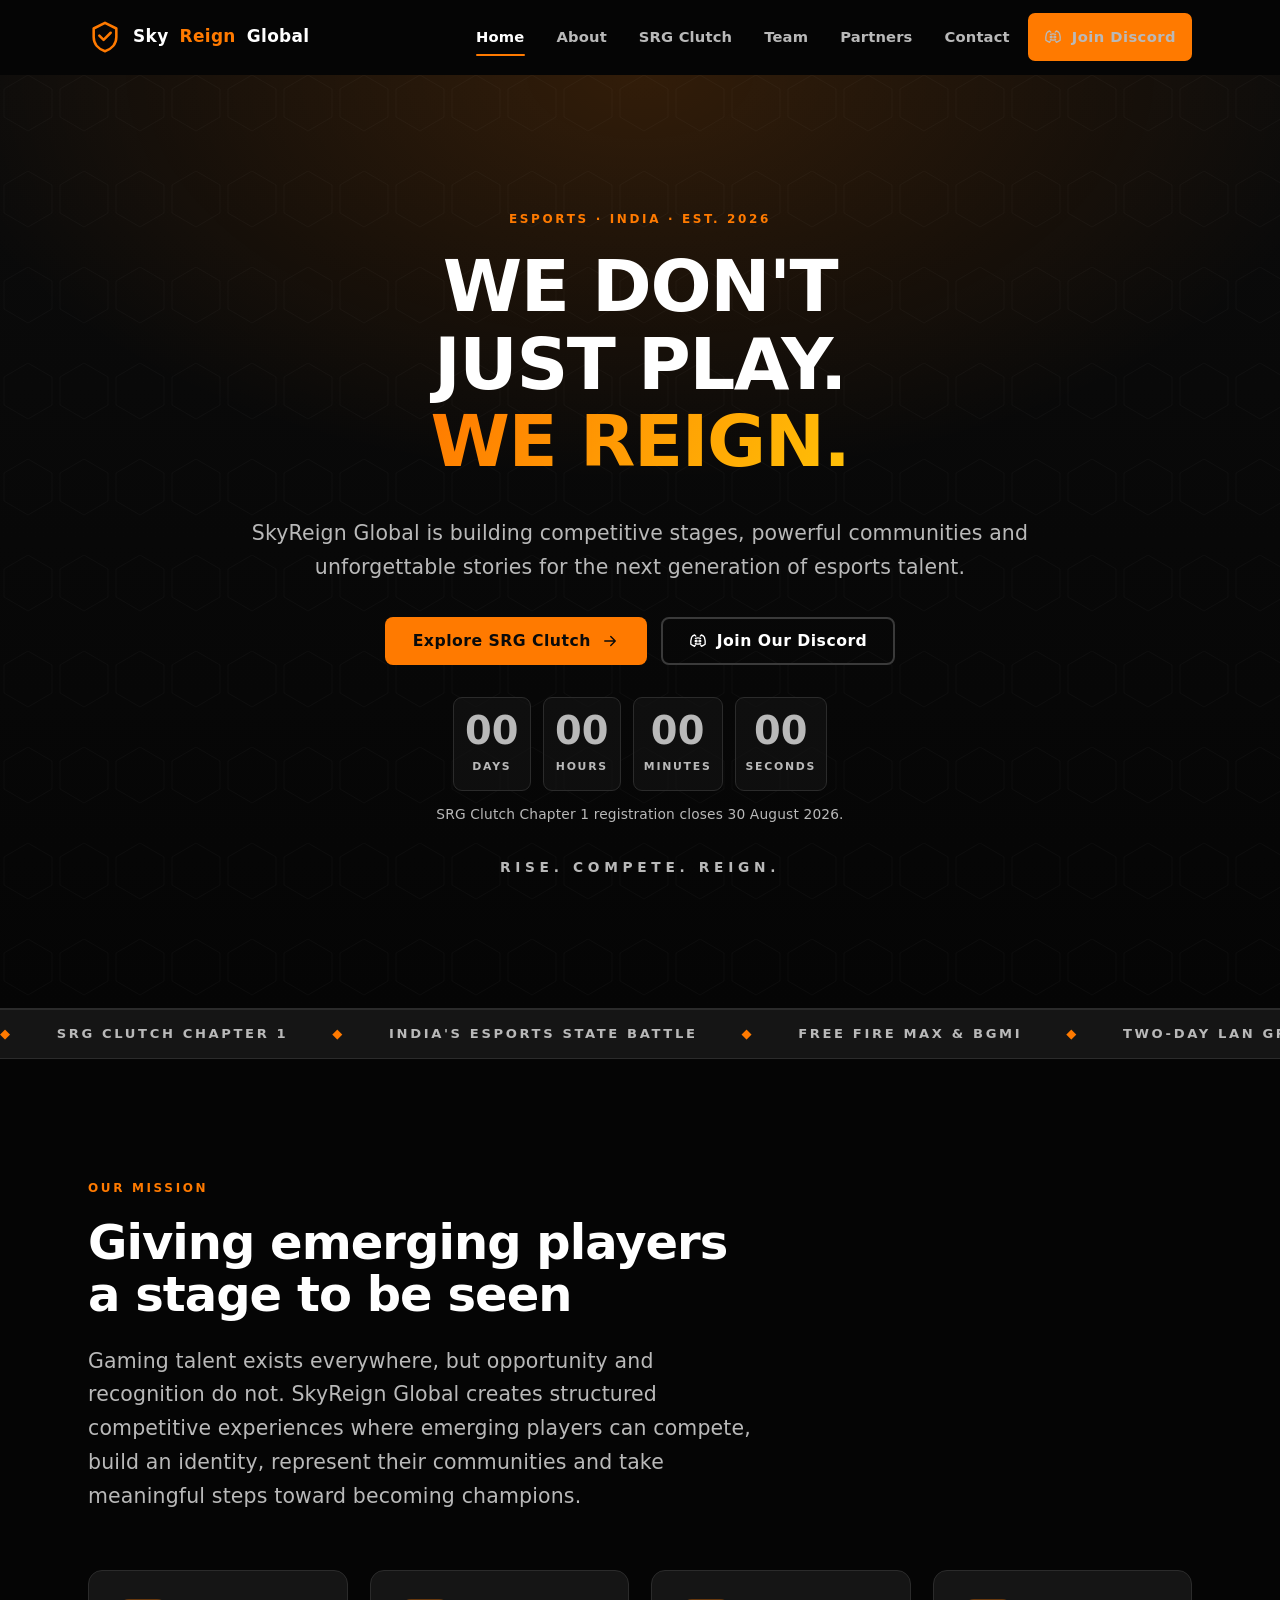
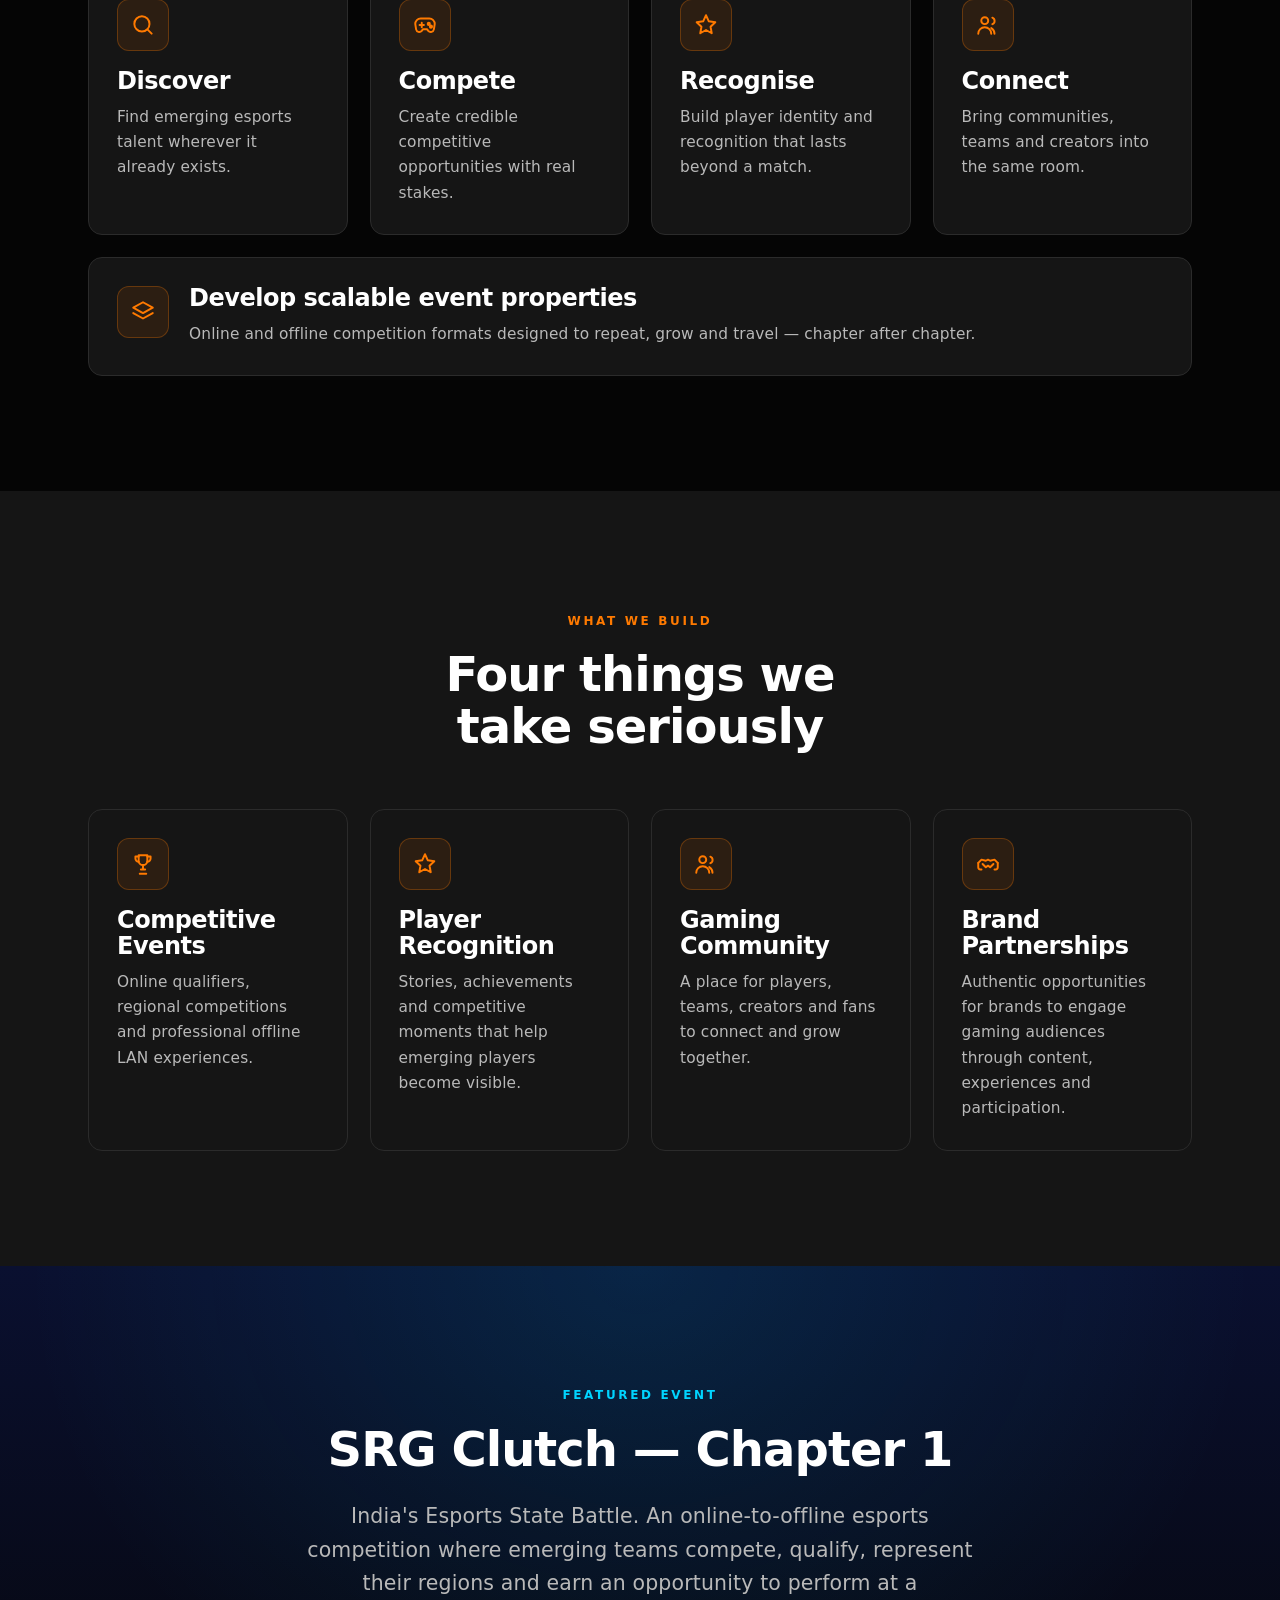
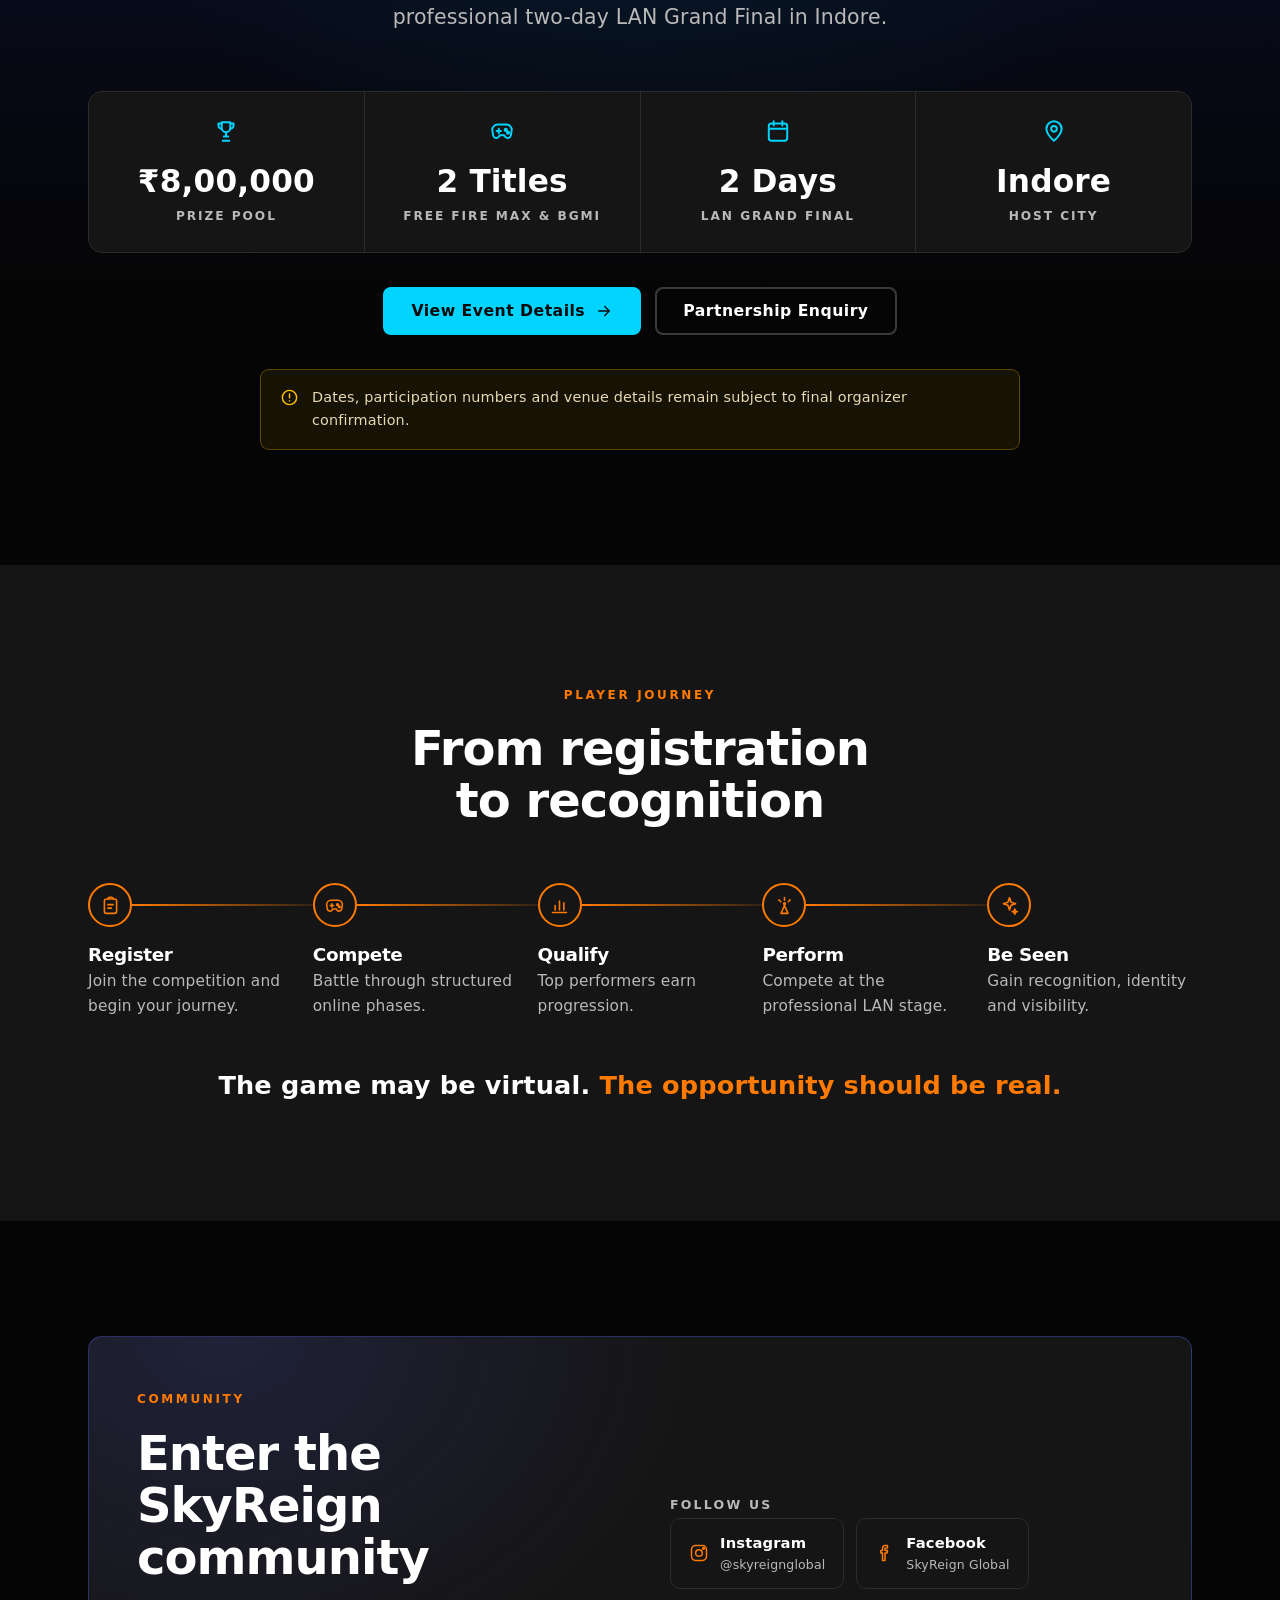
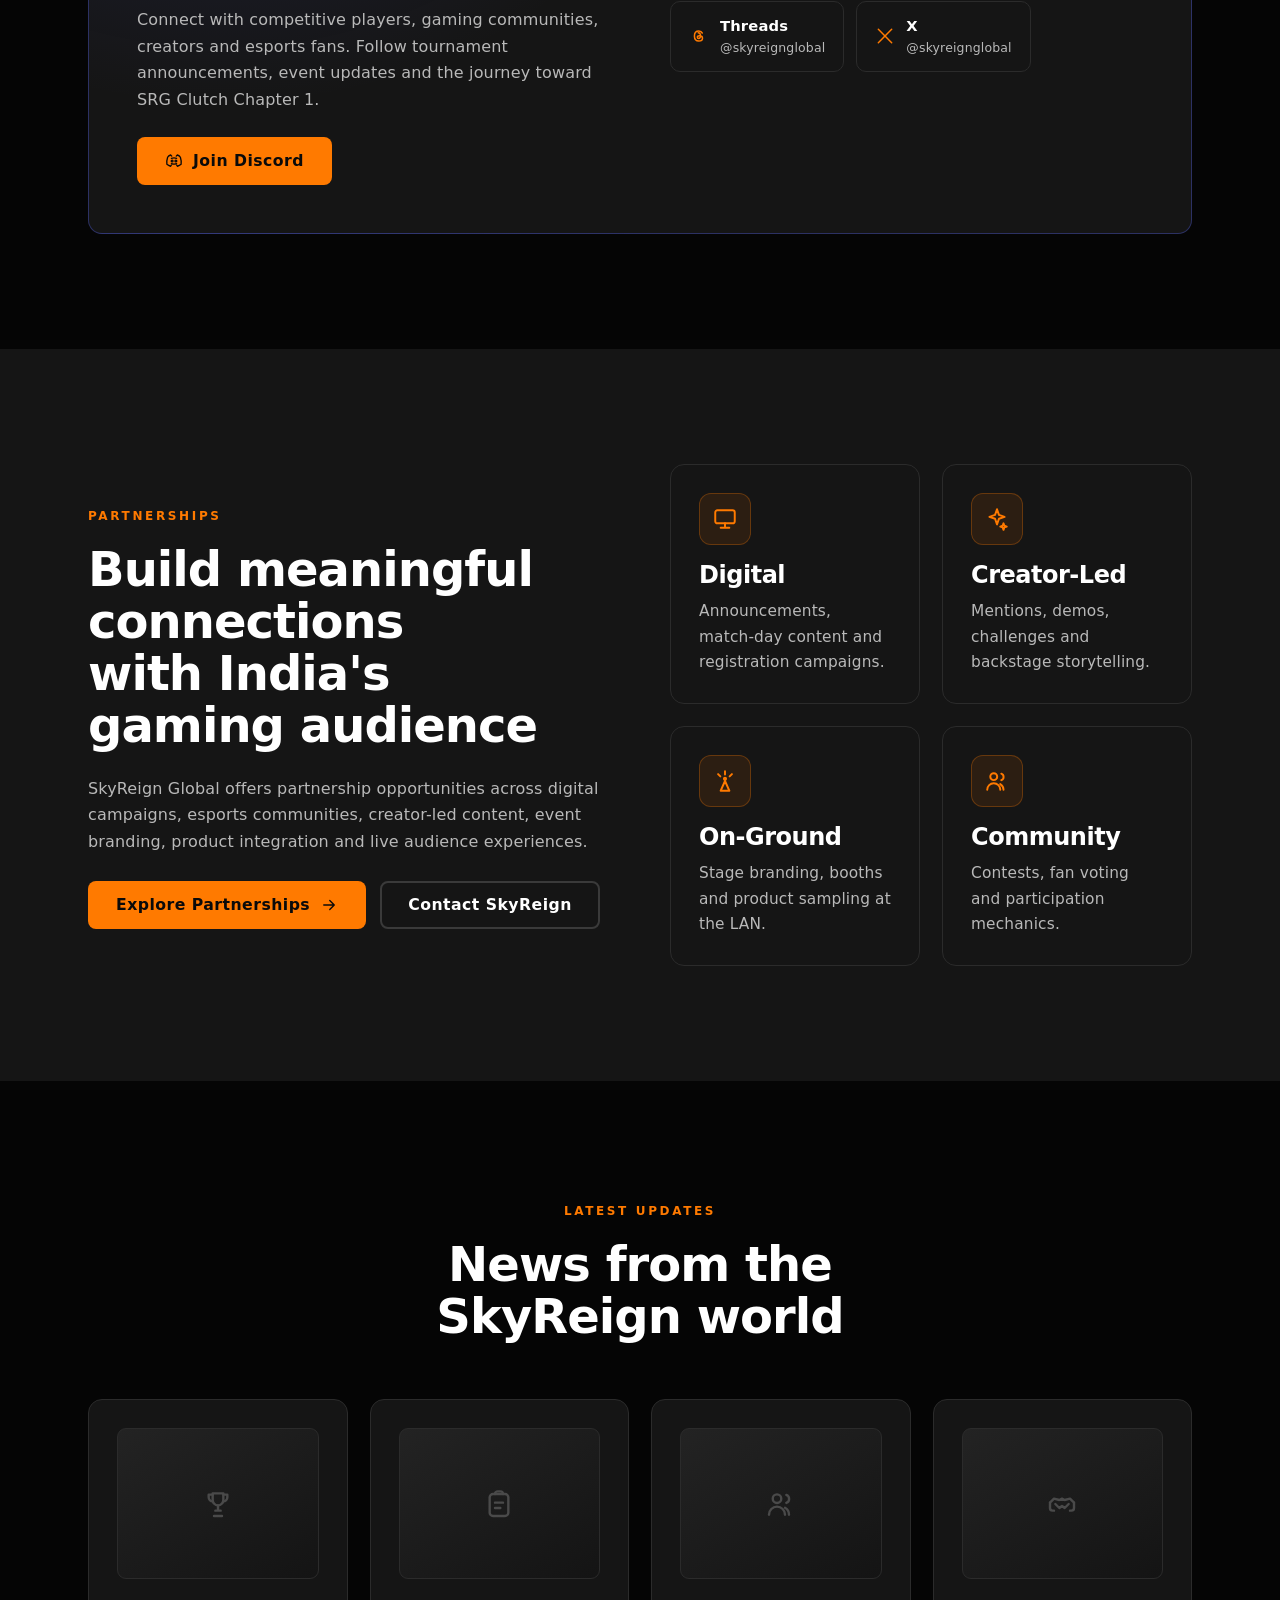
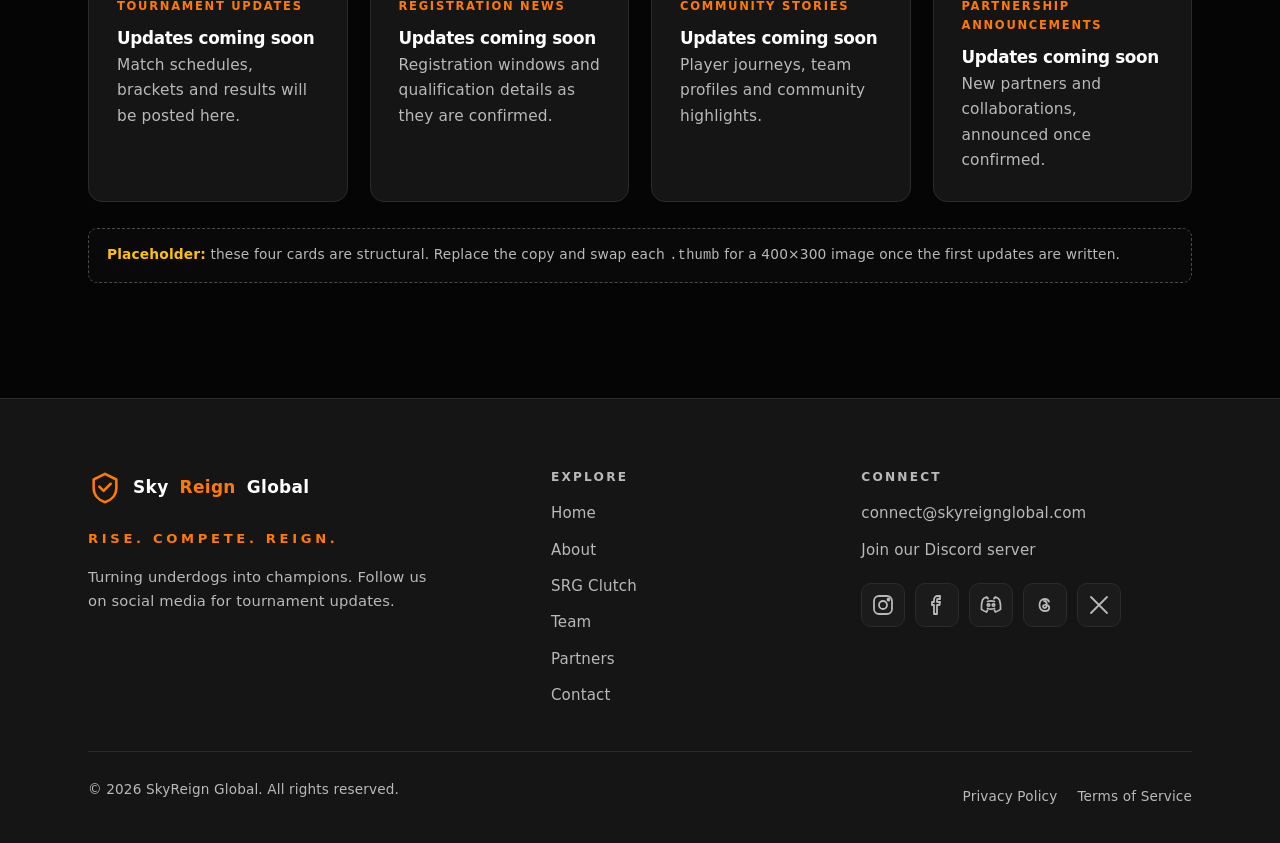
==== commit c131402c: "Add on-domain registration, countdown, team page and slot bars Pull four pieces from the SRG Clutch " ====
--- a/index.html
+++ b/index.html
@@ -54,6 +54,7 @@
       <a href="index.html" aria-current="page">Home</a>
       <a href="about.html">About</a>
       <a href="srg-clutch.html">SRG Clutch</a>
+      <a href="team.html">Team</a>
       <a href="partners.html">Partners</a>
       <a href="contact.html">Contact</a>
       <a class="btn header-cta" href="https://discord.gg/VtwueCAWg9" target="_blank" rel="noopener">
@@ -84,6 +85,15 @@
             Join Our Discord
           </a>
         </div>
+
+        <div class="countdown" id="countdown" data-deadline="2026-08-30T23:59:59+05:30">
+          <div class="cd-unit"><div class="cd-num" data-cd="days">--</div><div class="cd-label">Days</div></div>
+          <div class="cd-unit"><div class="cd-num" data-cd="hours">--</div><div class="cd-label">Hours</div></div>
+          <div class="cd-unit"><div class="cd-num" data-cd="mins">--</div><div class="cd-label">Minutes</div></div>
+          <div class="cd-unit"><div class="cd-num" data-cd="secs">--</div><div class="cd-label">Seconds</div></div>
+        </div>
+        <p class="muted" style="margin-top:12px;font-size:.86rem">SRG Clutch Chapter 1 registration closes 30 August 2026.</p>
+
         <p class="hero-tag">Rise. Compete. Reign.</p>
       </div>
     </div>
@@ -399,6 +409,7 @@
           <li><a href="index.html">Home</a></li>
           <li><a href="about.html">About</a></li>
           <li><a href="srg-clutch.html">SRG Clutch</a></li>
+          <li><a href="team.html">Team</a></li>
           <li><a href="partners.html">Partners</a></li>
           <li><a href="contact.html">Contact</a></li>
         </ul>
--- a/assets/css/styles.css
+++ b/assets/css/styles.css
@@ -921,3 +921,213 @@
   .reveal { opacity: 1; transform: none; }
   .ticker-track { animation: none; }
 }
+
+/* ============================================================
+   Additions: countdown, capacity bars, registration form
+   extras, and the team roster. All in the brand palette above.
+   ============================================================ */
+
+/* ---------- Countdown ---------- */
+
+.countdown {
+  display: flex;
+  flex-wrap: wrap;
+  gap: 12px;
+  margin-top: 32px;
+}
+.hero.center .countdown { justify-content: center; }
+
+.cd-unit {
+  min-width: 78px;
+  padding: 14px 10px;
+  border-radius: var(--radius-sm);
+  border: 1px solid var(--line);
+  background: rgba(21, 21, 21, 0.6);
+  text-align: center;
+}
+.hero.event .cd-unit { border-color: rgba(0, 212, 255, 0.28); }
+
+.cd-num {
+  font-family: var(--font-display);
+  font-size: clamp(1.7rem, 4vw, 2.4rem);
+  font-weight: 800;
+  line-height: 1;
+  color: var(--white);
+  font-variant-numeric: tabular-nums;
+}
+.hero .cd-num { color: var(--inferno); }
+.hero.event .cd-num { color: var(--cyan); }
+
+.cd-label {
+  margin-top: 8px;
+  font-size: 0.68rem;
+  font-weight: 700;
+  letter-spacing: 0.16em;
+  text-transform: uppercase;
+  color: var(--steel-bright);
+}
+
+.countdown.ended .cd-num { color: var(--steel-bright); }
+
+/* ---------- Capacity bars ---------- */
+
+.capacity { margin: 20px 0 22px; }
+.capacity-bar {
+  height: 9px;
+  border-radius: 999px;
+  background: var(--surface);
+  border: 1px solid var(--line);
+  overflow: hidden;
+}
+.capacity-fill {
+  height: 100%;
+  width: 0;
+  border-radius: 999px;
+  background: linear-gradient(90deg, var(--inferno), var(--flame));
+  transition: width 1s var(--ease);
+}
+.game.ff .capacity-fill { background: linear-gradient(90deg, var(--scarlet), var(--flame)); }
+.capacity-text {
+  margin: 10px 0 0;
+  font-size: 0.84rem;
+  color: var(--steel-bright);
+}
+.capacity-text b { color: var(--white); font-weight: 700; }
+
+@media (prefers-reduced-motion: reduce) {
+  .capacity-fill { transition: none; }
+}
+
+/* ---------- Registration form extras ---------- */
+
+/* Inline per-field error, hidden until its .field gets .invalid. */
+.field-error {
+  display: none;
+  margin: 7px 0 0;
+  font-size: 0.82rem;
+  color: #ff9b96;
+}
+.field.invalid .field-error { display: block; }
+.field.invalid input,
+.field.invalid select {
+  border-color: var(--scarlet);
+}
+
+.roster-head {
+  margin: 0 0 14px;
+  font-size: 0.76rem;
+  font-weight: 700;
+  letter-spacing: 0.14em;
+  text-transform: uppercase;
+  color: var(--steel-bright);
+}
+
+.roster-slot {
+  padding: 18px;
+  margin-bottom: 14px;
+  border: 1px solid var(--line);
+  border-radius: var(--radius-sm);
+  background: rgba(255, 255, 255, 0.015);
+}
+.roster-slot:last-of-type { margin-bottom: 0; }
+.roster-slot h4 {
+  margin: 0 0 12px;
+  font-size: 0.98rem;
+  font-family: var(--font);
+  font-weight: 700;
+  color: var(--white);
+}
+
+/* Consent checkboxes on the registration form. */
+.check {
+  display: flex;
+  gap: 12px;
+  align-items: flex-start;
+  margin: 14px 0;
+  font-size: 0.93rem;
+  color: var(--white);
+  cursor: pointer;
+}
+.check input {
+  width: 20px;
+  height: 20px;
+  margin-top: 2px;
+  flex: none;
+  accent-color: var(--inferno);
+}
+
+/* Success panel, revealed after a valid submit. */
+.form-success {
+  display: none;
+  margin-top: 20px;
+  padding: 16px 18px;
+  border-radius: var(--radius-sm);
+  background: rgba(46, 204, 113, 0.12);
+  border: 1px solid #2ecc71;
+  color: #9fe9bd;
+  font-size: 0.95rem;
+}
+.form-success.show { display: block; }
+
+/* Consent error sits under both checkboxes. */
+#consentError { display: none; }
+#consentError.show { display: block; }
+
+/* ---------- Team roster ---------- */
+
+.team-block { margin-bottom: clamp(34px, 5vw, 52px); }
+.team-block:last-of-type { margin-bottom: 0; }
+
+.team-block-title {
+  font-family: var(--font-display);
+  font-size: 0.82rem;
+  font-weight: 800;
+  letter-spacing: 0.16em;
+  text-transform: uppercase;
+  color: var(--inferno);
+  padding-bottom: 14px;
+  margin-bottom: 22px;
+  border-bottom: 1px solid var(--line);
+}
+
+.team-grid {
+  display: grid;
+  grid-template-columns: repeat(auto-fill, minmax(240px, 1fr));
+  gap: 18px;
+}
+
+.member {
+  position: relative;
+  padding: 22px 24px;
+  border-radius: var(--radius);
+  border: 1px solid var(--line);
+  background: var(--carbon);
+  border-left: 3px solid var(--inferno);
+}
+.member.bgmi { border-left-color: var(--cyan); }
+.member.girls { border-left-color: #a855f7; }
+.member.prod { border-left-color: var(--gold); }
+
+.member-name {
+  font-family: var(--font-display);
+  font-size: 1.15rem;
+  font-weight: 800;
+  color: var(--white);
+}
+.member-role {
+  margin-top: 3px;
+  font-size: 0.82rem;
+  font-weight: 700;
+  letter-spacing: 0.08em;
+  text-transform: uppercase;
+  color: var(--inferno);
+}
+.member.bgmi .member-role { color: var(--cyan); }
+.member.girls .member-role { color: #c084fc; }
+.member.prod .member-role { color: var(--gold); }
+.member-exp {
+  margin: 12px 0 0;
+  font-size: 0.9rem;
+  color: var(--steel-bright);
+}
+.member-exp b { color: var(--white); font-weight: 700; }
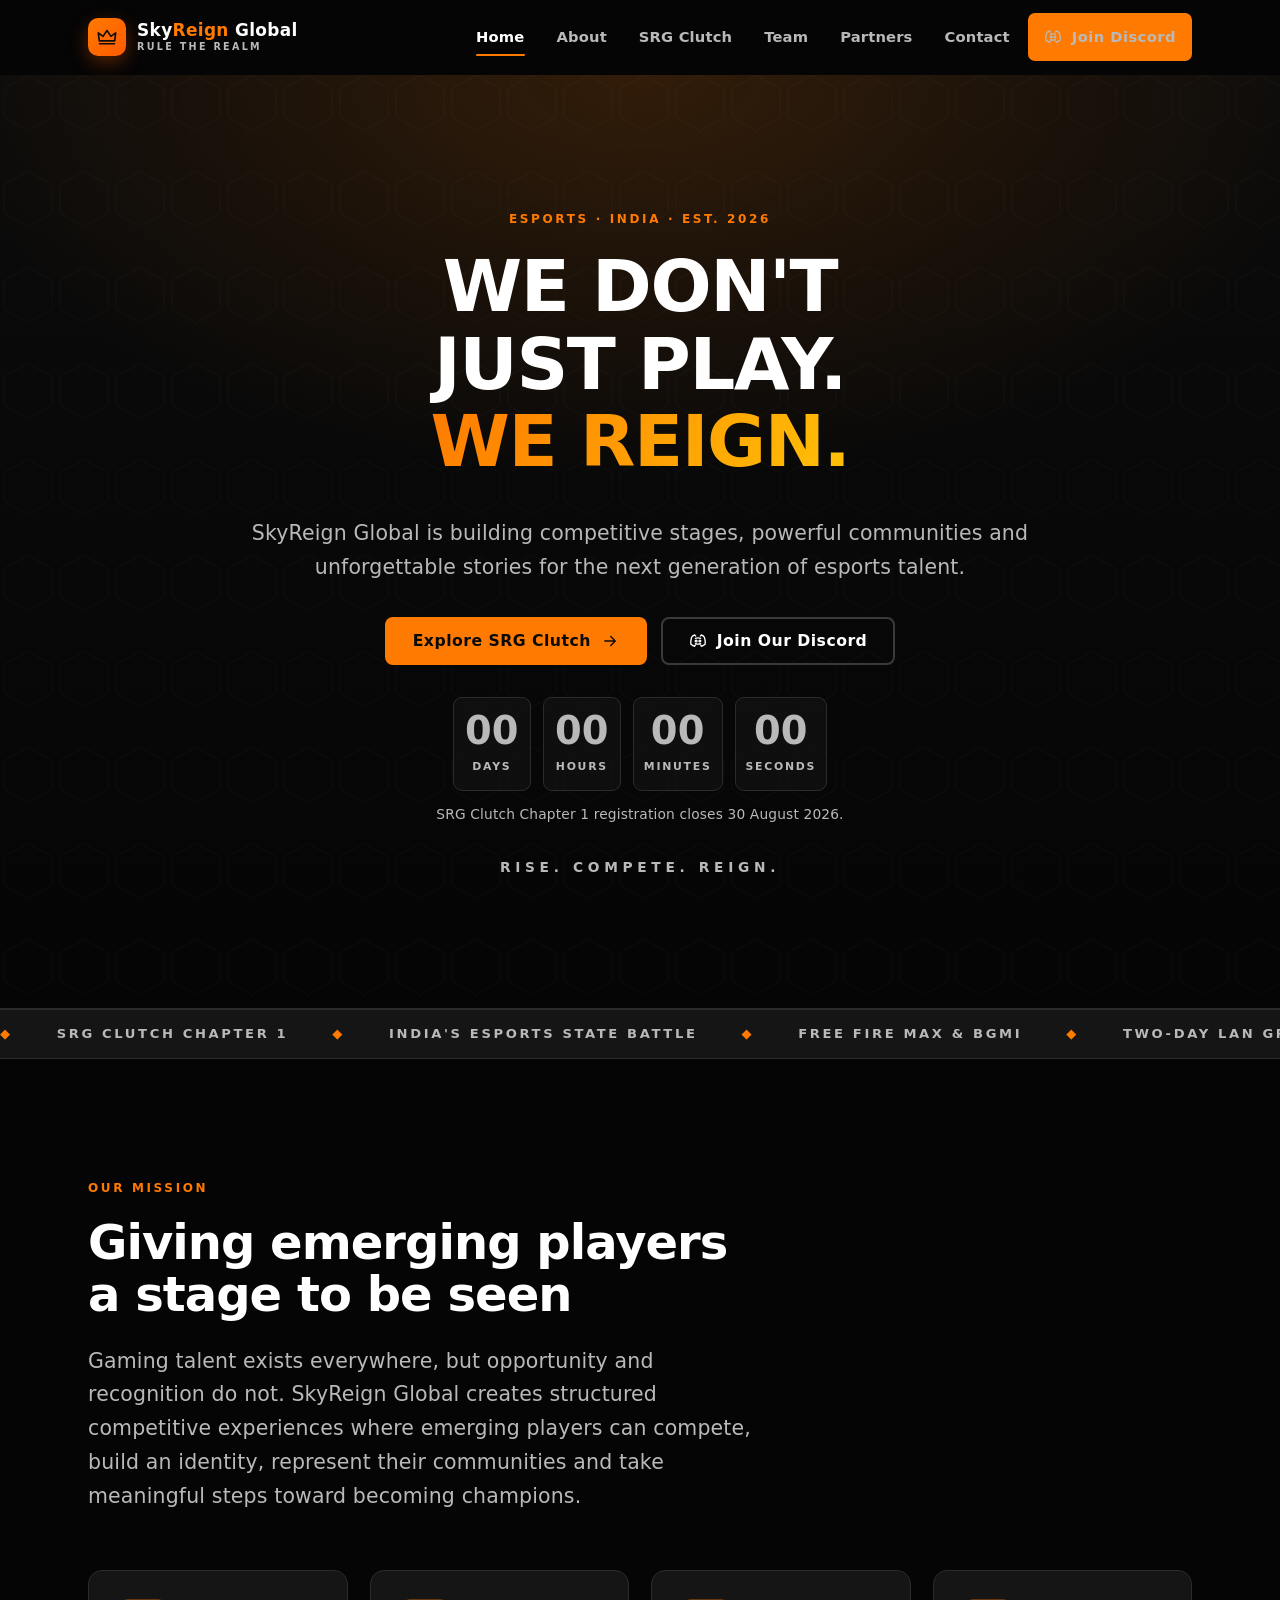
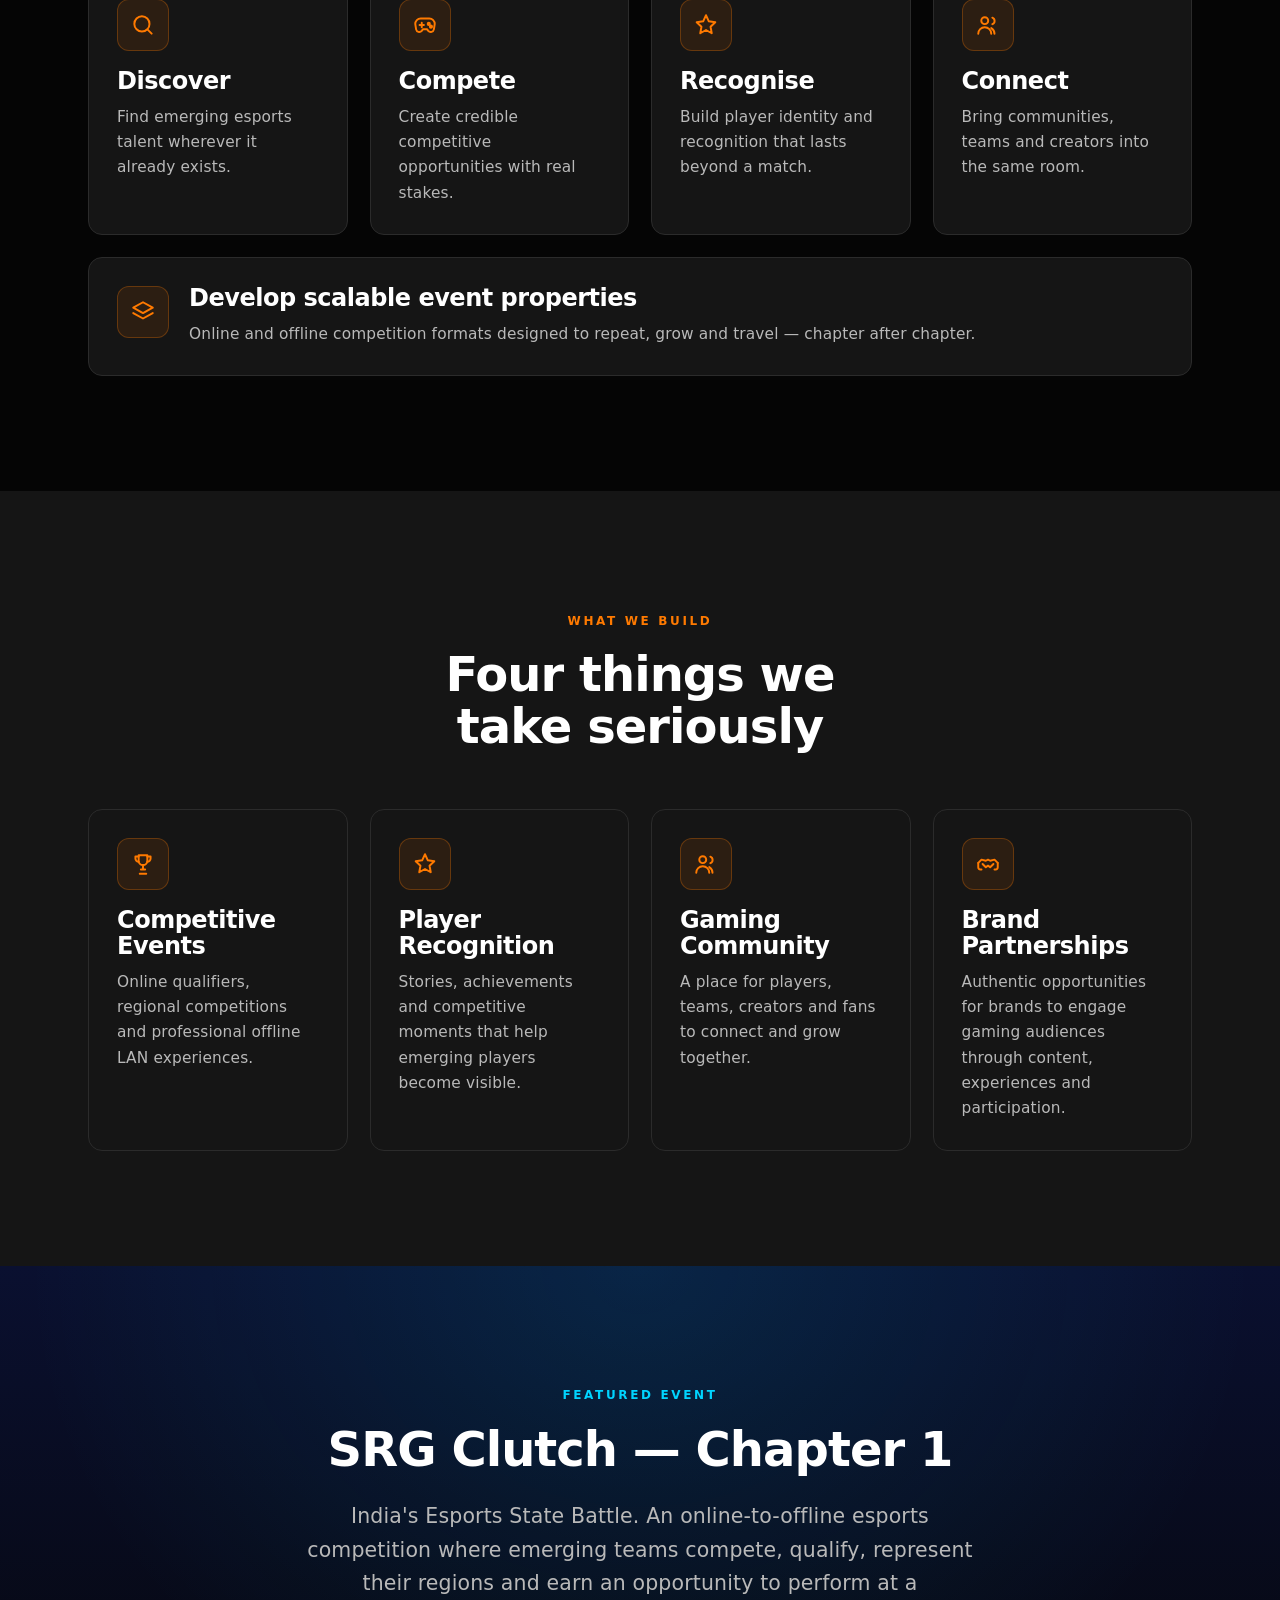
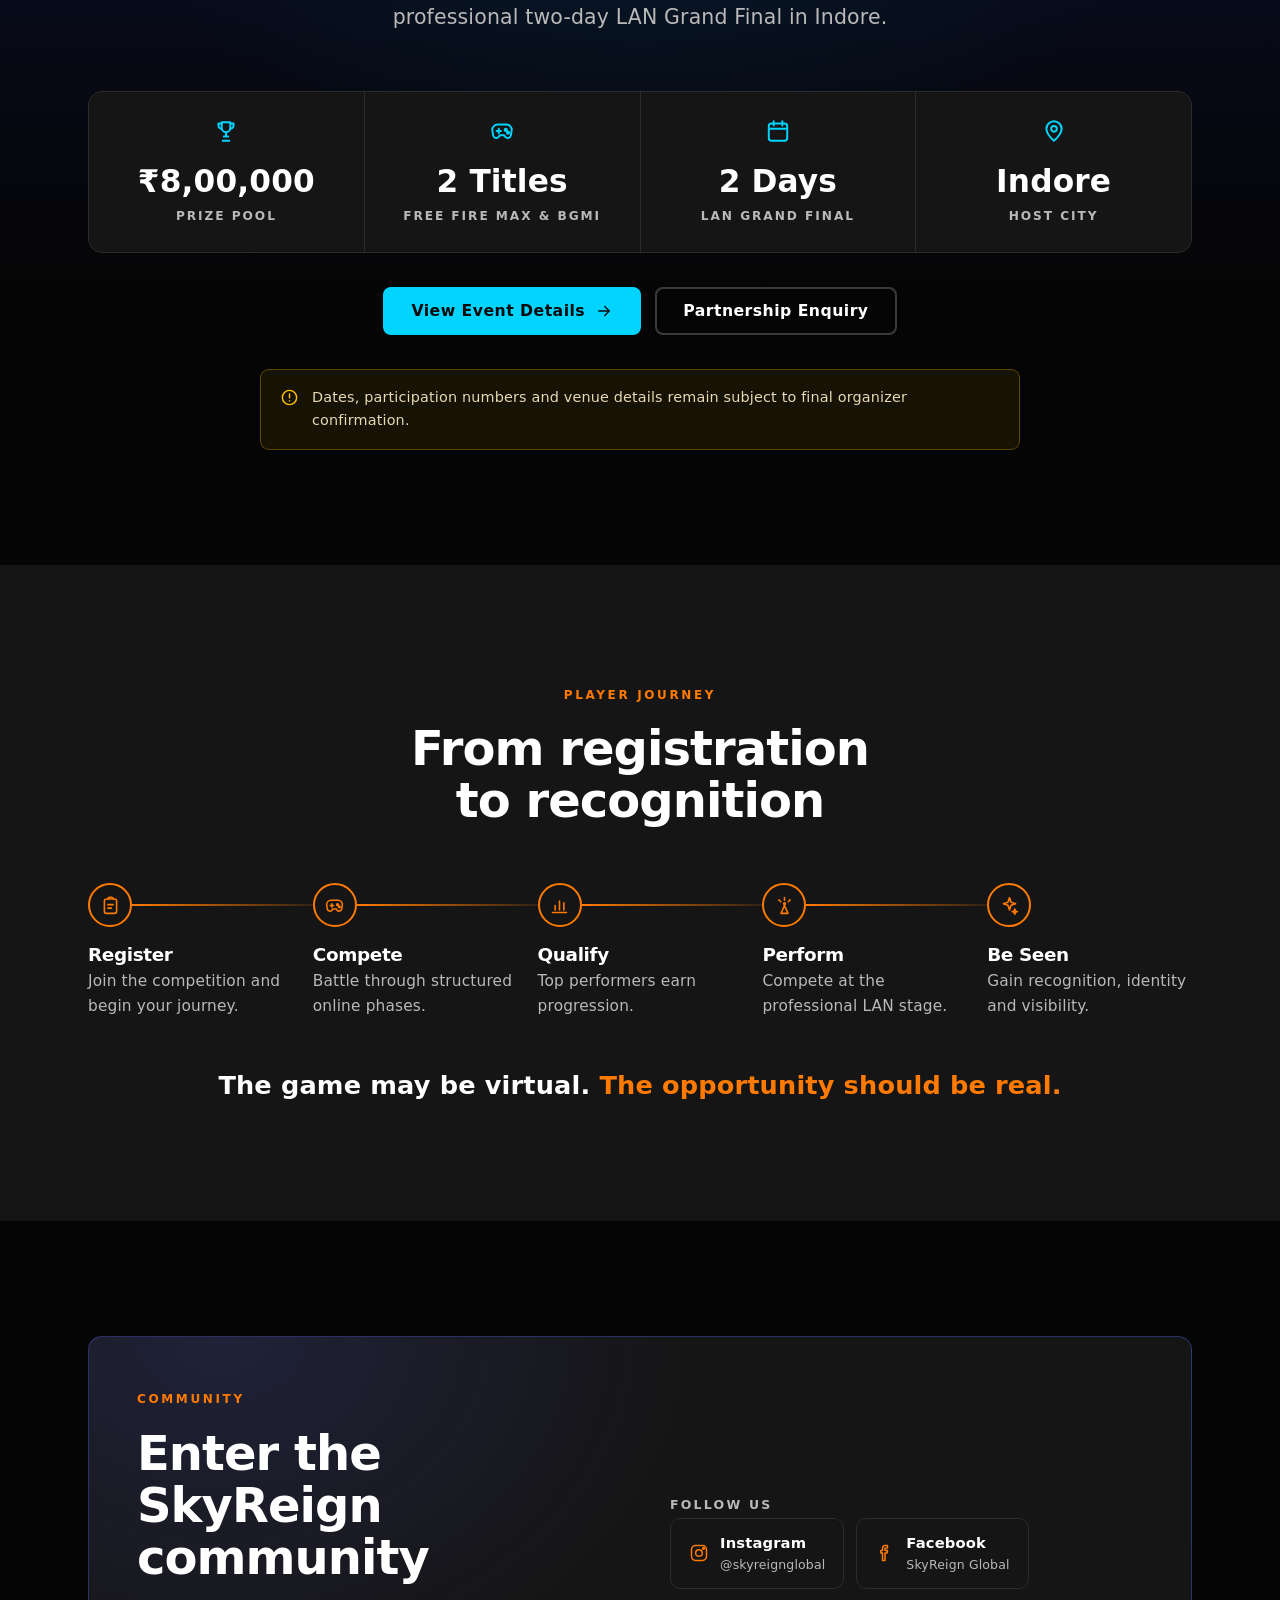
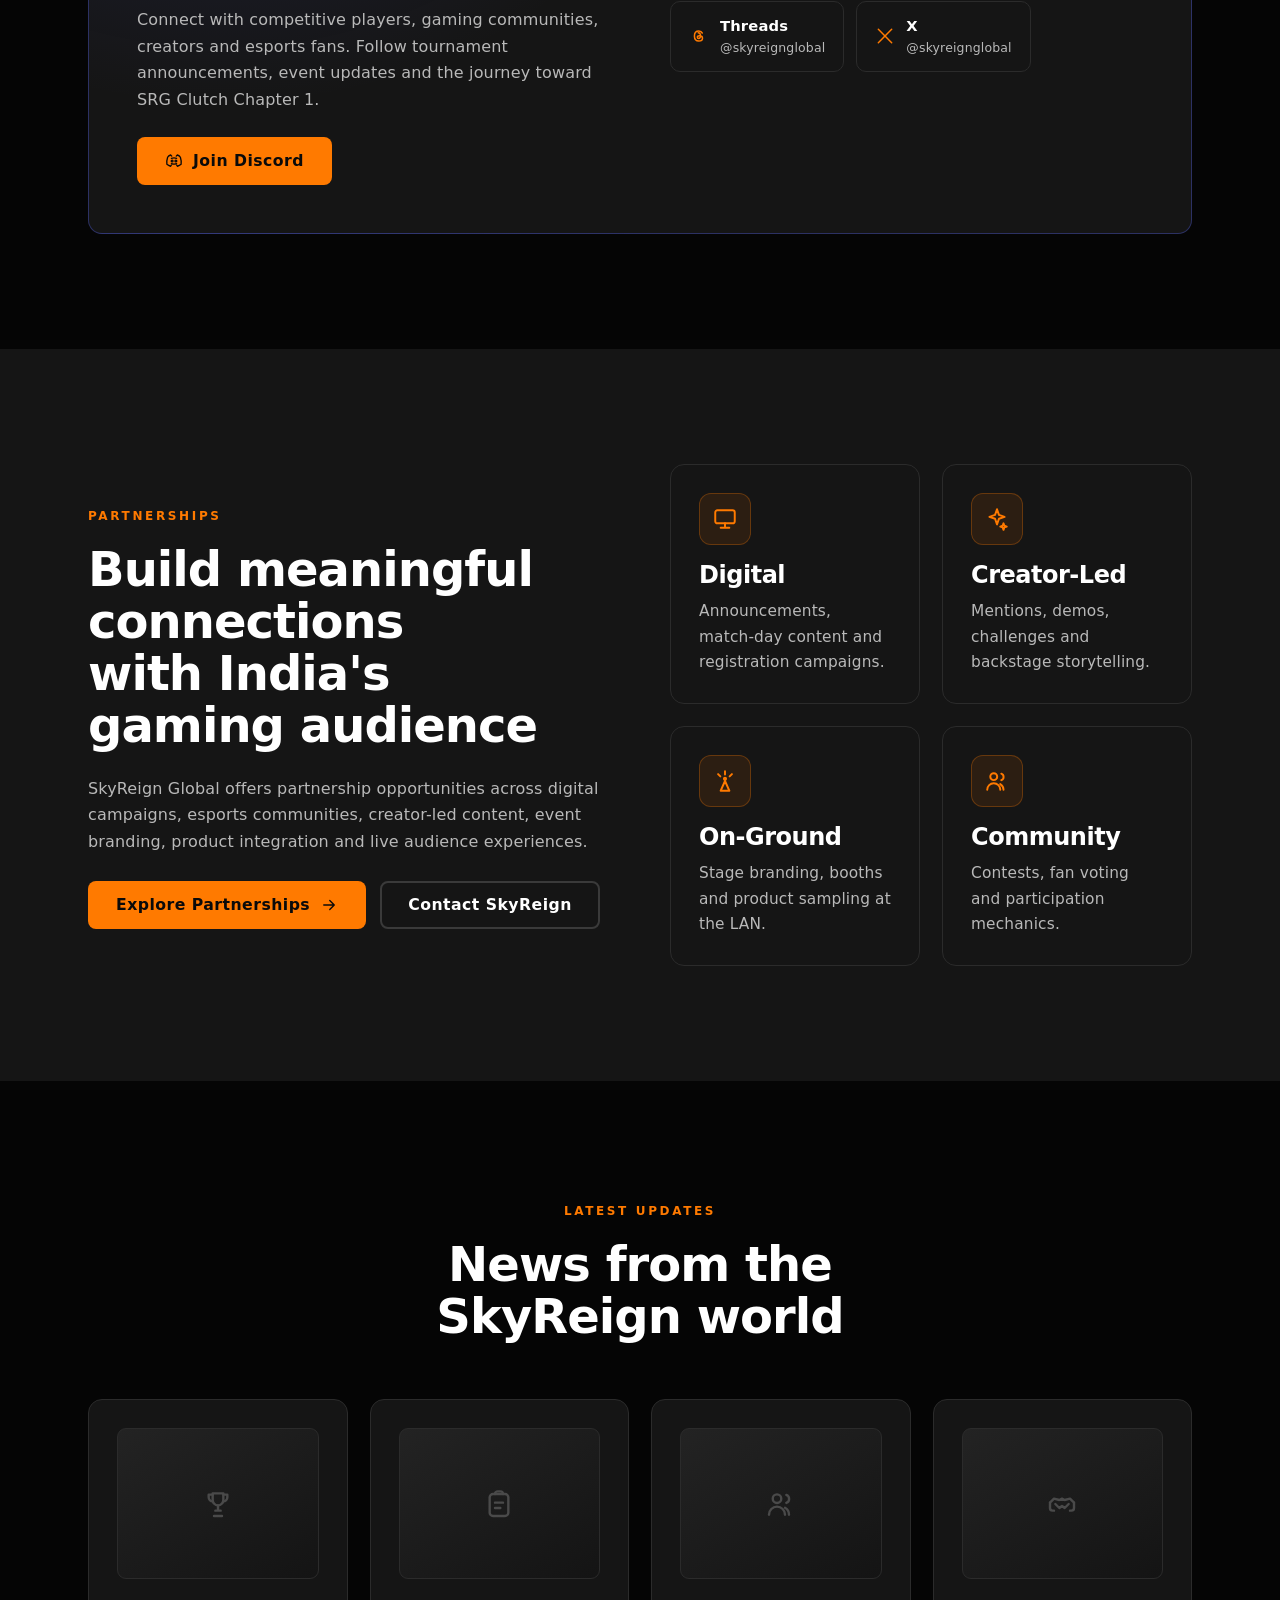
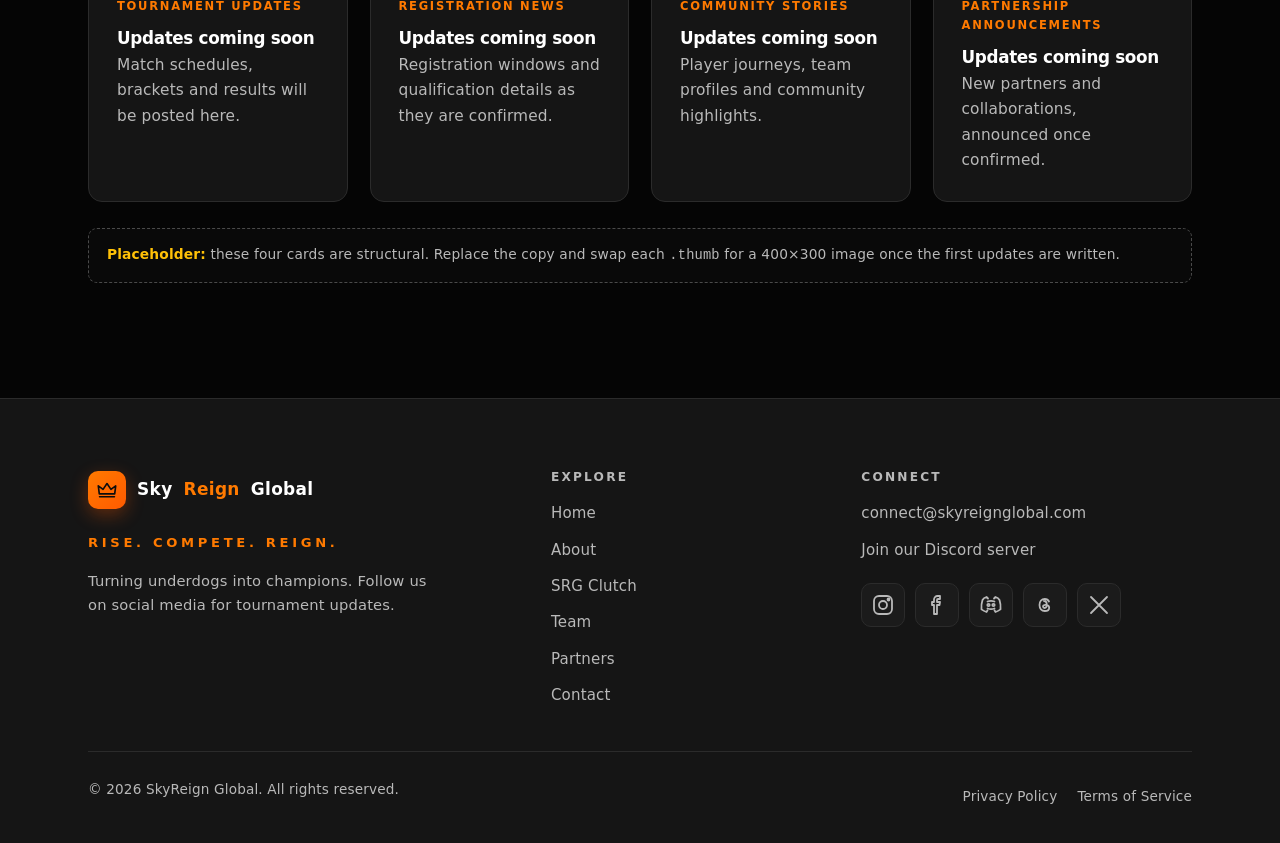
==== commit c77e9348: "Refresh logo/header, limited-slots badge, trim About and notes Five requested edits:  - Logo & heade" ====
--- a/index.html
+++ b/index.html
@@ -42,8 +42,8 @@
 <header class="site-header">
   <div class="wrap header-inner">
     <a class="brand" href="index.html">
-      <svg class="mark icon" style="color:var(--inferno)" aria-hidden="true"><use href="assets/icons.svg#i-logo"></use></svg>
-      Sky<em>Reign</em> Global
+      <svg class="mark icon" aria-hidden="true"><use href="assets/icons.svg#i-logo"></use></svg>
+      <span class="brand-text"><span>Sky<em>Reign</em> Global</span><span class="brand-sub">Rule the Realm</span></span>
     </a>
 
     <button class="nav-toggle" type="button" aria-expanded="false" aria-controls="primary-nav" aria-label="Open menu">
@@ -396,7 +396,7 @@
     <div class="footer-grid">
       <div>
         <a class="brand" href="index.html">
-          <svg class="mark icon" style="color:var(--inferno)" aria-hidden="true"><use href="assets/icons.svg#i-logo"></use></svg>
+          <svg class="mark icon" aria-hidden="true"><use href="assets/icons.svg#i-logo"></use></svg>
           Sky<em>Reign</em> Global
         </a>
         <p class="footer-tag">Rise. Compete. Reign.</p>
--- a/assets/css/styles.css
+++ b/assets/css/styles.css
@@ -300,9 +300,19 @@
   transition: background 0.25s var(--ease), border-color 0.25s var(--ease);
 }
 .site-header.scrolled {
-  background: rgba(5, 5, 5, 0.92);
-  backdrop-filter: blur(12px);
+  background: rgba(5, 5, 5, 0.9);
+  backdrop-filter: blur(14px);
   border-bottom-color: var(--line);
+  box-shadow: 0 8px 30px rgba(0, 0, 0, 0.45);
+}
+/* Thin brand gradient hairline under the header once it goes solid. */
+.site-header.scrolled::after {
+  content: "";
+  position: absolute;
+  left: 0; right: 0; bottom: -1px;
+  height: 2px;
+  background: linear-gradient(90deg, transparent, var(--inferno), var(--flame), transparent);
+  opacity: 0.7;
 }
 
 .header-inner {
@@ -325,7 +335,35 @@
   margin-right: auto;
 }
 .brand:hover { color: var(--white); }
-.brand .mark { width: 34px; height: 34px; flex: none; }
+
+/* Emblem badge: gradient tile with a dark crown glyph. The mark <svg> keeps
+   its .icon class, so we set the glyph colour here and paint the tile behind. */
+.brand .mark {
+  width: 38px; height: 38px;
+  flex: none;
+  padding: 8px;
+  border-radius: 10px;
+  color: #0d0d0d;                        /* crown stroke */
+  background: linear-gradient(135deg, var(--inferno), var(--flame));
+  box-shadow: 0 6px 18px rgba(255, 90, 0, 0.32);
+  transition: transform 0.2s var(--ease), box-shadow 0.2s var(--ease);
+}
+.brand:hover .mark {
+  transform: translateY(-1px) rotate(-3deg);
+  box-shadow: 0 8px 22px rgba(255, 90, 0, 0.45);
+}
+
+/* Two-line wordmark lockup. */
+.brand-text { display: inline-flex; flex-direction: column; line-height: 1.05; }
+.brand-sub {
+  font-family: var(--font);
+  font-weight: 700;
+  font-size: 0.6rem;
+  letter-spacing: 0.24em;
+  text-transform: uppercase;
+  color: var(--steel-bright);
+  margin-top: 3px;
+}
 .brand em { font-style: normal; color: var(--inferno); }
 
 .nav { display: flex; align-items: center; gap: 4px; }
@@ -998,81 +1036,6 @@
   .capacity-fill { transition: none; }
 }
 
-/* ---------- Registration form extras ---------- */
-
-/* Inline per-field error, hidden until its .field gets .invalid. */
-.field-error {
-  display: none;
-  margin: 7px 0 0;
-  font-size: 0.82rem;
-  color: #ff9b96;
-}
-.field.invalid .field-error { display: block; }
-.field.invalid input,
-.field.invalid select {
-  border-color: var(--scarlet);
-}
-
-.roster-head {
-  margin: 0 0 14px;
-  font-size: 0.76rem;
-  font-weight: 700;
-  letter-spacing: 0.14em;
-  text-transform: uppercase;
-  color: var(--steel-bright);
-}
-
-.roster-slot {
-  padding: 18px;
-  margin-bottom: 14px;
-  border: 1px solid var(--line);
-  border-radius: var(--radius-sm);
-  background: rgba(255, 255, 255, 0.015);
-}
-.roster-slot:last-of-type { margin-bottom: 0; }
-.roster-slot h4 {
-  margin: 0 0 12px;
-  font-size: 0.98rem;
-  font-family: var(--font);
-  font-weight: 700;
-  color: var(--white);
-}
-
-/* Consent checkboxes on the registration form. */
-.check {
-  display: flex;
-  gap: 12px;
-  align-items: flex-start;
-  margin: 14px 0;
-  font-size: 0.93rem;
-  color: var(--white);
-  cursor: pointer;
-}
-.check input {
-  width: 20px;
-  height: 20px;
-  margin-top: 2px;
-  flex: none;
-  accent-color: var(--inferno);
-}
-
-/* Success panel, revealed after a valid submit. */
-.form-success {
-  display: none;
-  margin-top: 20px;
-  padding: 16px 18px;
-  border-radius: var(--radius-sm);
-  background: rgba(46, 204, 113, 0.12);
-  border: 1px solid #2ecc71;
-  color: #9fe9bd;
-  font-size: 0.95rem;
-}
-.form-success.show { display: block; }
-
-/* Consent error sits under both checkboxes. */
-#consentError { display: none; }
-#consentError.show { display: block; }
-
 /* ---------- Team roster ---------- */
 
 .team-block { margin-bottom: clamp(34px, 5vw, 52px); }
@@ -1131,3 +1094,37 @@
   color: var(--steel-bright);
 }
 .member-exp b { color: var(--white); font-weight: 700; }
+
+/* ---------- "Limited slots" badge (registration) ---------- */
+
+.slots-badge {
+  display: inline-flex;
+  align-items: center;
+  gap: 10px;
+  margin: 0 auto 18px;
+  padding: 9px 18px;
+  border-radius: 999px;
+  border: 1px solid rgba(255, 56, 48, 0.4);
+  background: rgba(255, 56, 48, 0.1);
+  color: #ff9b96;
+  font-size: 0.82rem;
+  font-weight: 700;
+  letter-spacing: 0.06em;
+  text-transform: uppercase;
+}
+.slots-badge .dot-pulse {
+  width: 9px; height: 9px;
+  flex: none;
+  border-radius: 50%;
+  background: var(--scarlet);
+  box-shadow: 0 0 0 0 rgba(255, 56, 48, 0.6);
+  animation: slot-pulse 1.8s infinite;
+}
+@keyframes slot-pulse {
+  0%   { box-shadow: 0 0 0 0 rgba(255, 56, 48, 0.55); }
+  70%  { box-shadow: 0 0 0 9px rgba(255, 56, 48, 0); }
+  100% { box-shadow: 0 0 0 0 rgba(255, 56, 48, 0); }
+}
+@media (prefers-reduced-motion: reduce) {
+  .slots-badge .dot-pulse { animation: none; }
+}
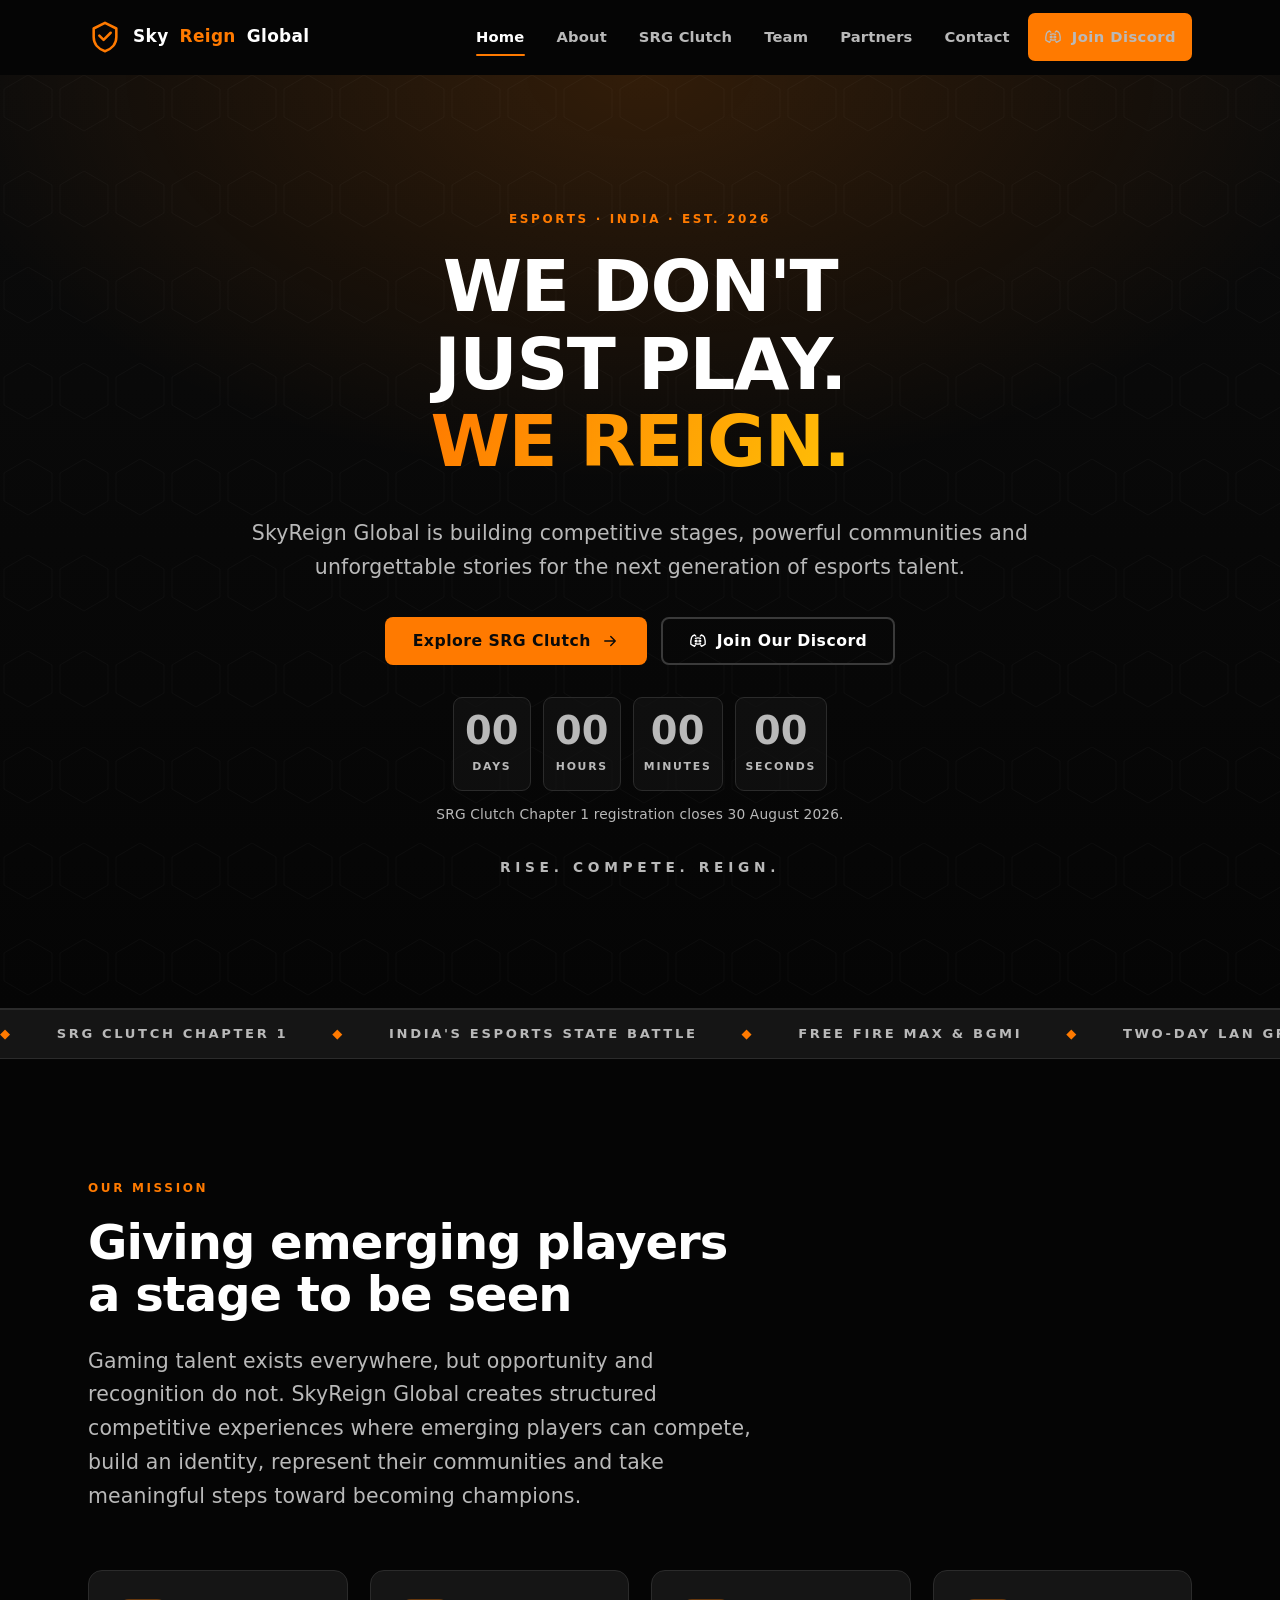
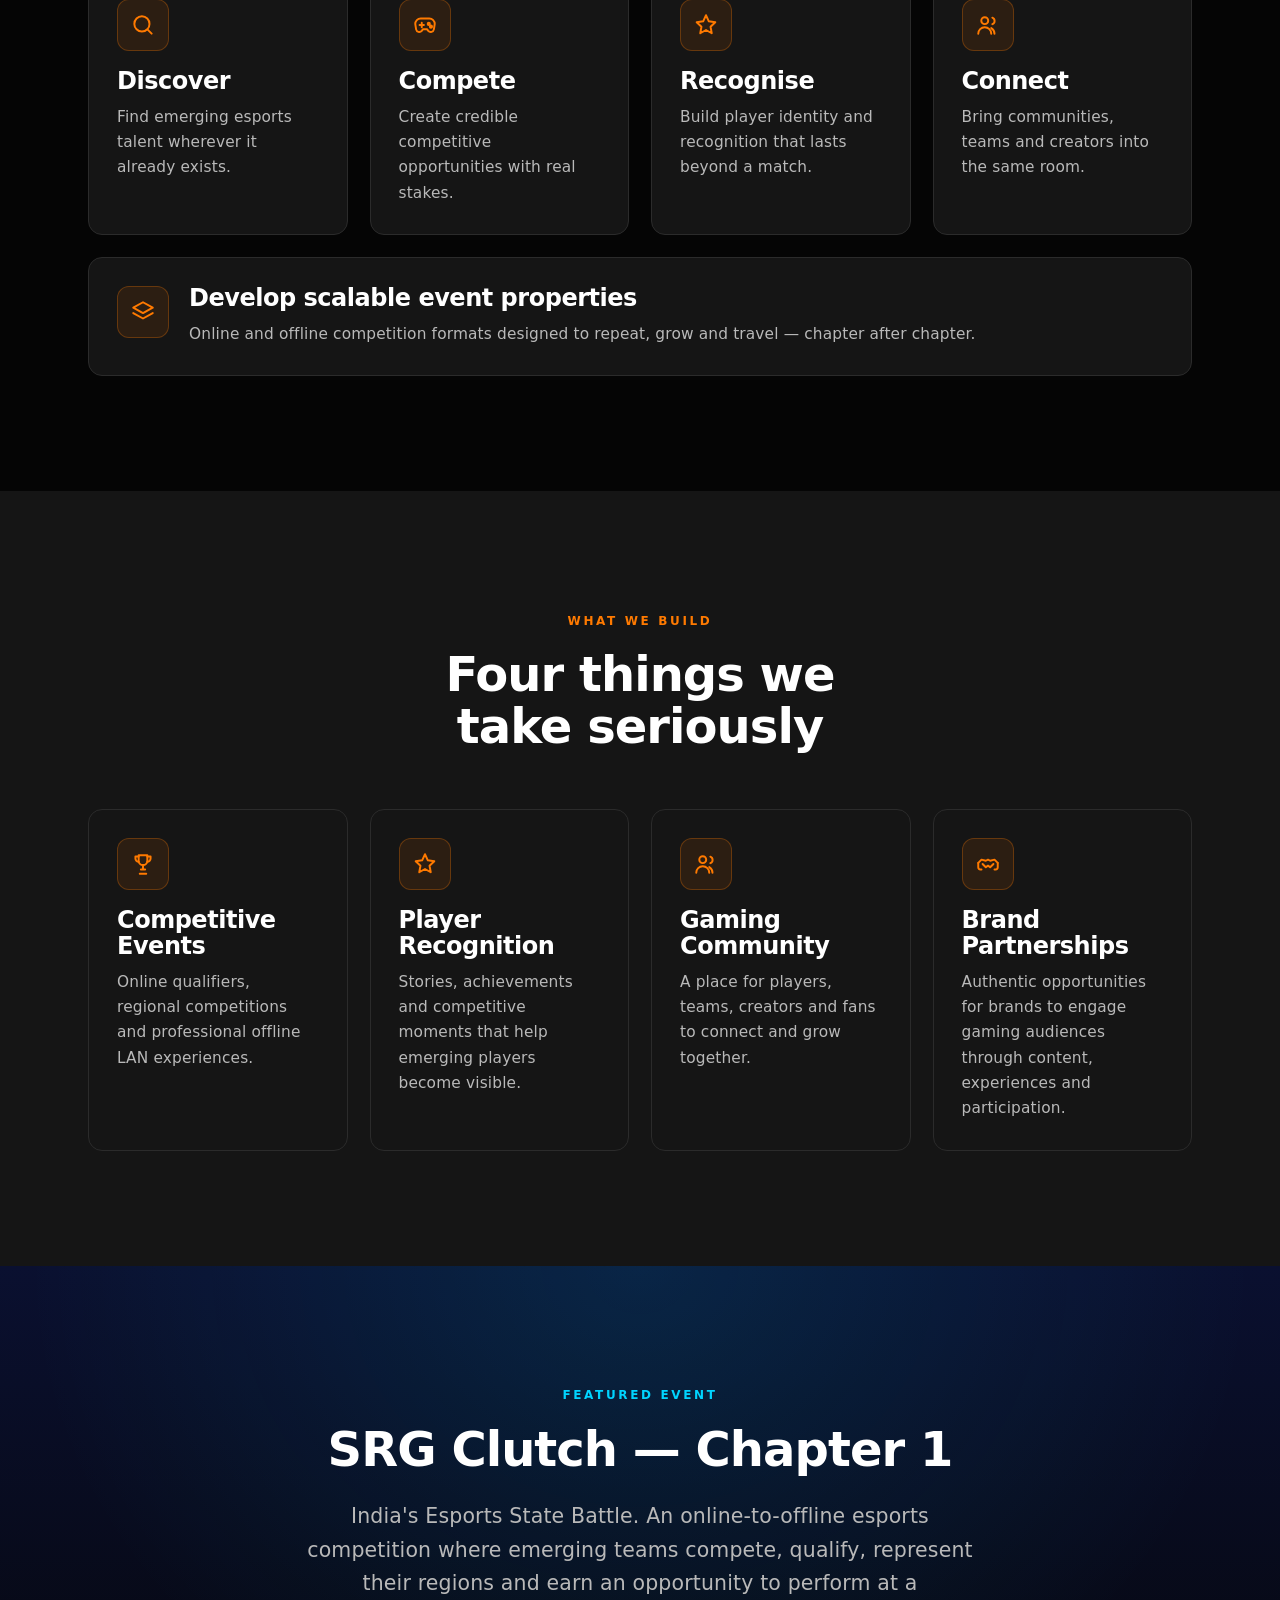
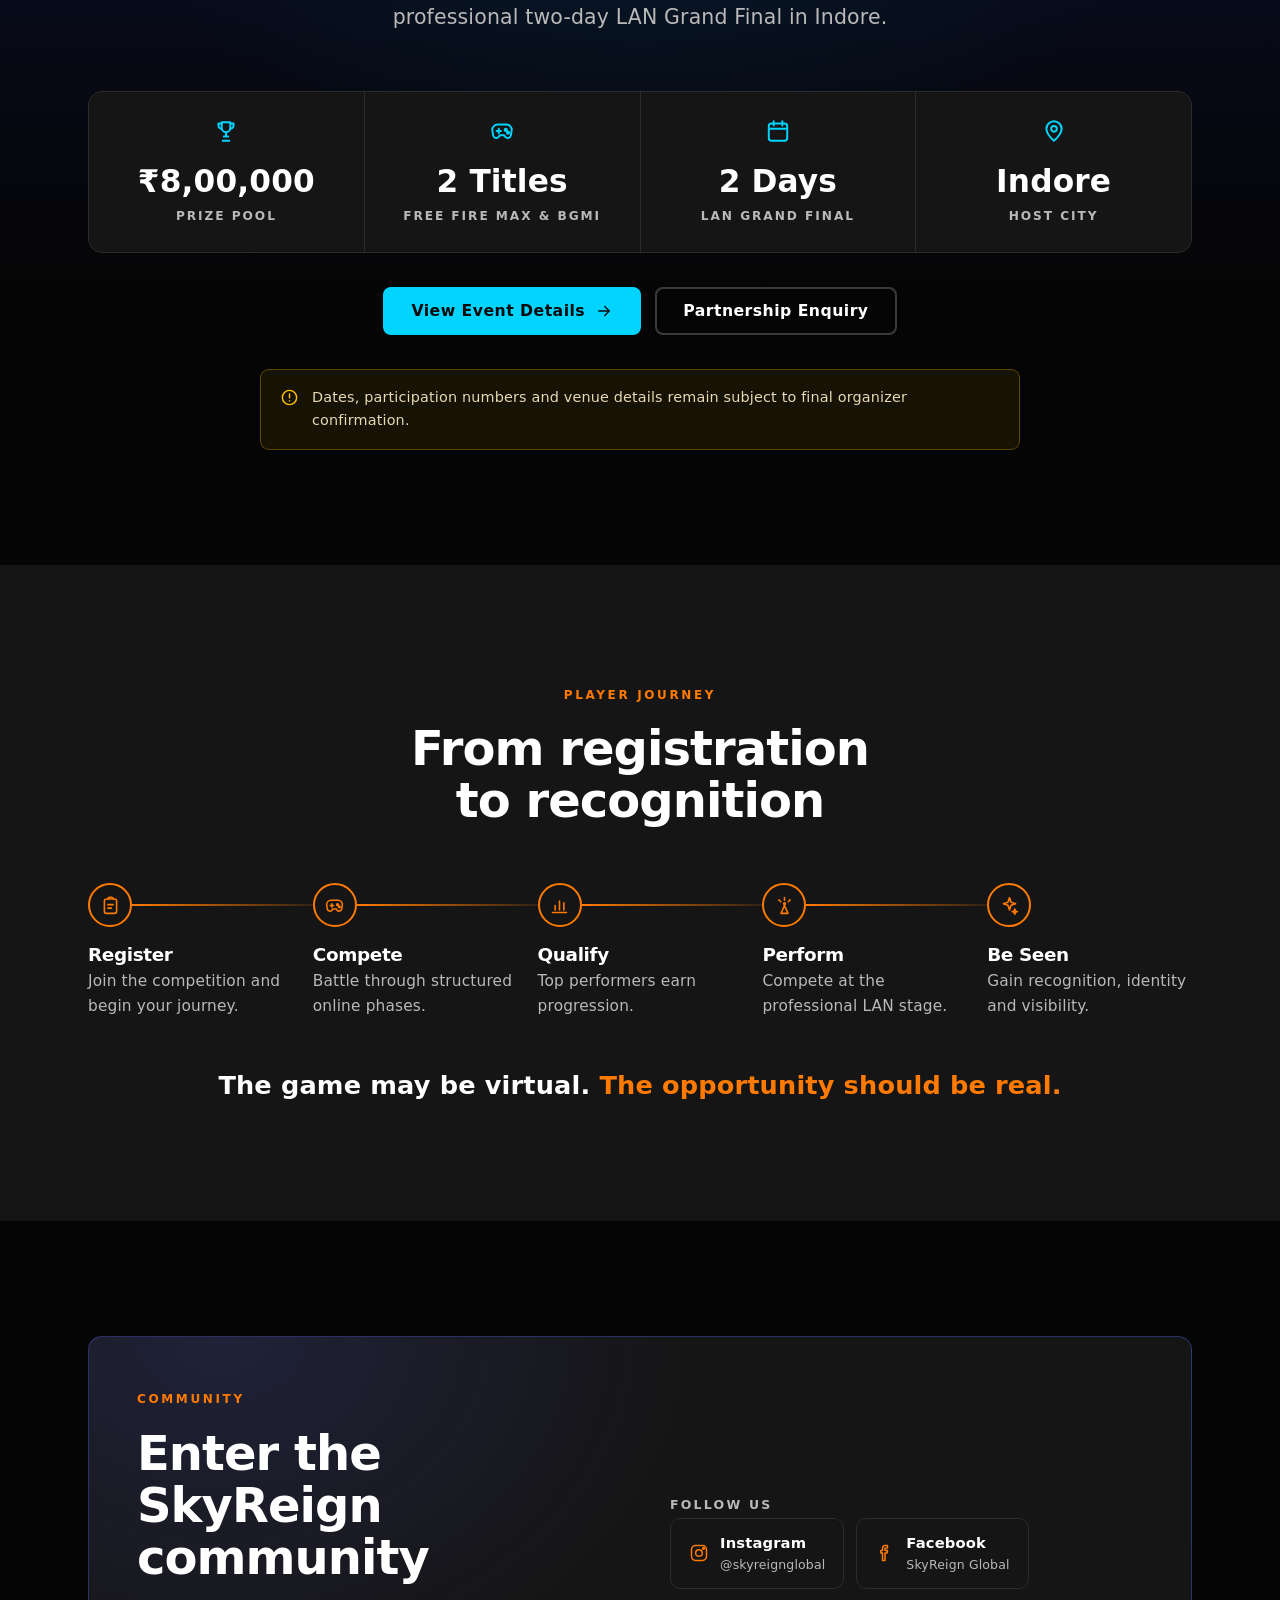
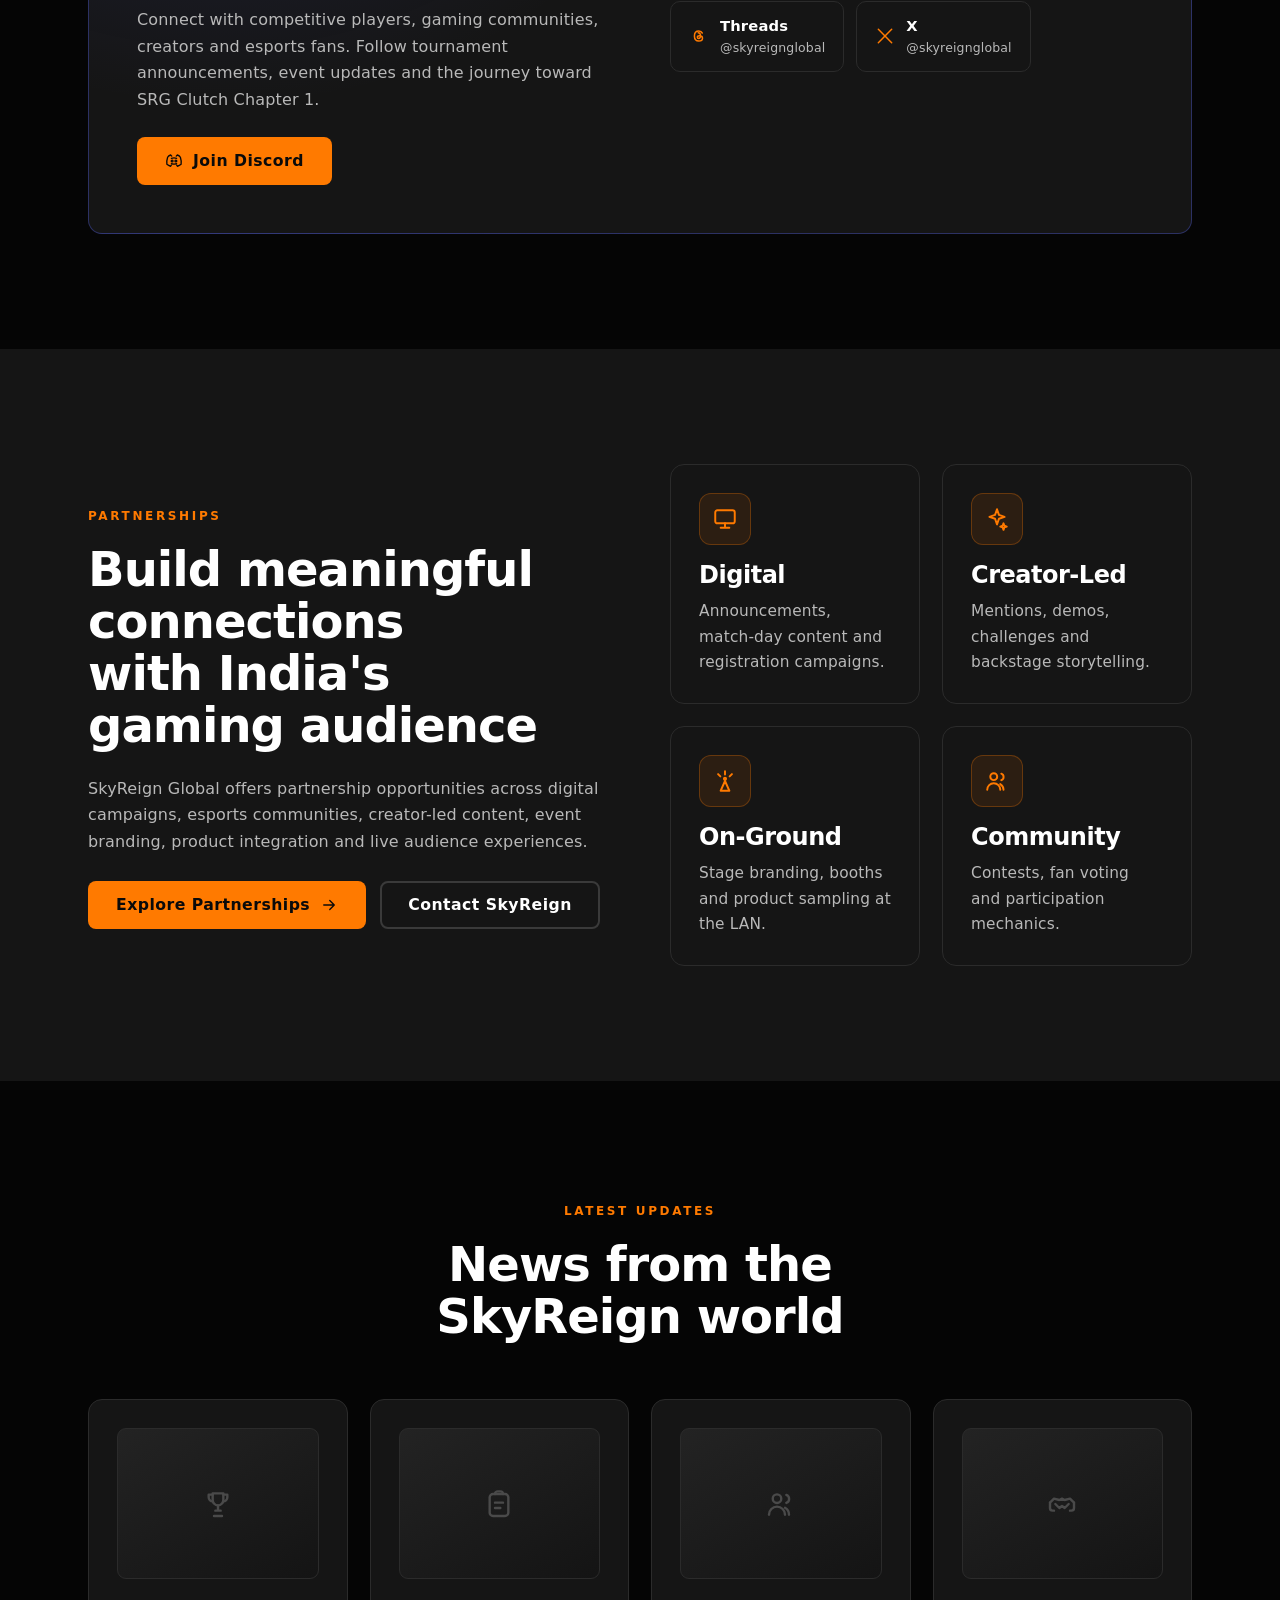
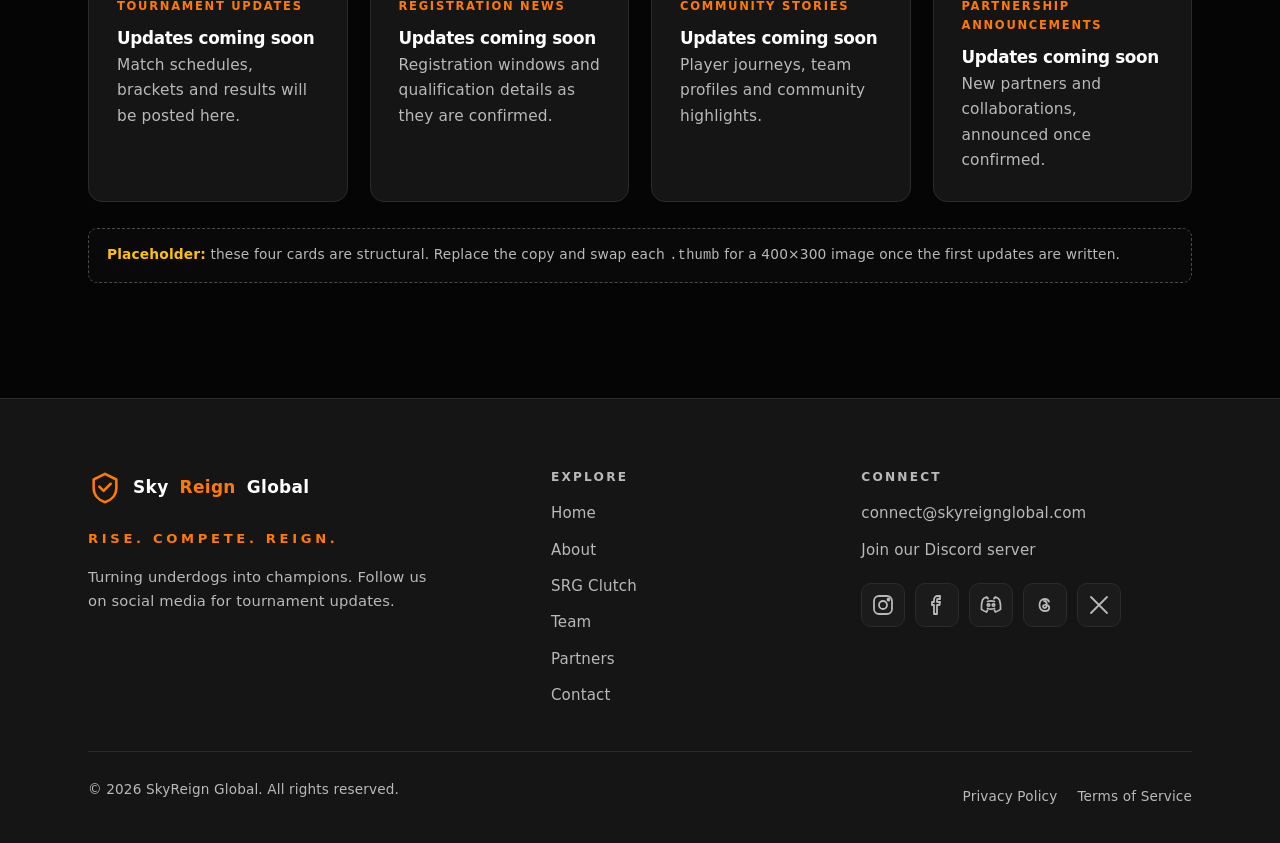
==== commit 3c4c530b: "Revert logo to original shield mark and single-line wordmark Undo the logo change from the previous " ====
--- a/index.html
+++ b/index.html
@@ -42,8 +42,8 @@
 <header class="site-header">
   <div class="wrap header-inner">
     <a class="brand" href="index.html">
-      <svg class="mark icon" aria-hidden="true"><use href="assets/icons.svg#i-logo"></use></svg>
-      <span class="brand-text"><span>Sky<em>Reign</em> Global</span><span class="brand-sub">Rule the Realm</span></span>
+      <svg class="mark icon" style="color:var(--inferno)" aria-hidden="true"><use href="assets/icons.svg#i-logo"></use></svg>
+      Sky<em>Reign</em> Global
     </a>
 
     <button class="nav-toggle" type="button" aria-expanded="false" aria-controls="primary-nav" aria-label="Open menu">
@@ -396,7 +396,7 @@
     <div class="footer-grid">
       <div>
         <a class="brand" href="index.html">
-          <svg class="mark icon" aria-hidden="true"><use href="assets/icons.svg#i-logo"></use></svg>
+          <svg class="mark icon" style="color:var(--inferno)" aria-hidden="true"><use href="assets/icons.svg#i-logo"></use></svg>
           Sky<em>Reign</em> Global
         </a>
         <p class="footer-tag">Rise. Compete. Reign.</p>
--- a/assets/css/styles.css
+++ b/assets/css/styles.css
@@ -335,35 +335,7 @@
   margin-right: auto;
 }
 .brand:hover { color: var(--white); }
-
-/* Emblem badge: gradient tile with a dark crown glyph. The mark <svg> keeps
-   its .icon class, so we set the glyph colour here and paint the tile behind. */
-.brand .mark {
-  width: 38px; height: 38px;
-  flex: none;
-  padding: 8px;
-  border-radius: 10px;
-  color: #0d0d0d;                        /* crown stroke */
-  background: linear-gradient(135deg, var(--inferno), var(--flame));
-  box-shadow: 0 6px 18px rgba(255, 90, 0, 0.32);
-  transition: transform 0.2s var(--ease), box-shadow 0.2s var(--ease);
-}
-.brand:hover .mark {
-  transform: translateY(-1px) rotate(-3deg);
-  box-shadow: 0 8px 22px rgba(255, 90, 0, 0.45);
-}
-
-/* Two-line wordmark lockup. */
-.brand-text { display: inline-flex; flex-direction: column; line-height: 1.05; }
-.brand-sub {
-  font-family: var(--font);
-  font-weight: 700;
-  font-size: 0.6rem;
-  letter-spacing: 0.24em;
-  text-transform: uppercase;
-  color: var(--steel-bright);
-  margin-top: 3px;
-}
+.brand .mark { width: 34px; height: 34px; flex: none; }
 .brand em { font-style: normal; color: var(--inferno); }
 
 .nav { display: flex; align-items: center; gap: 4px; }
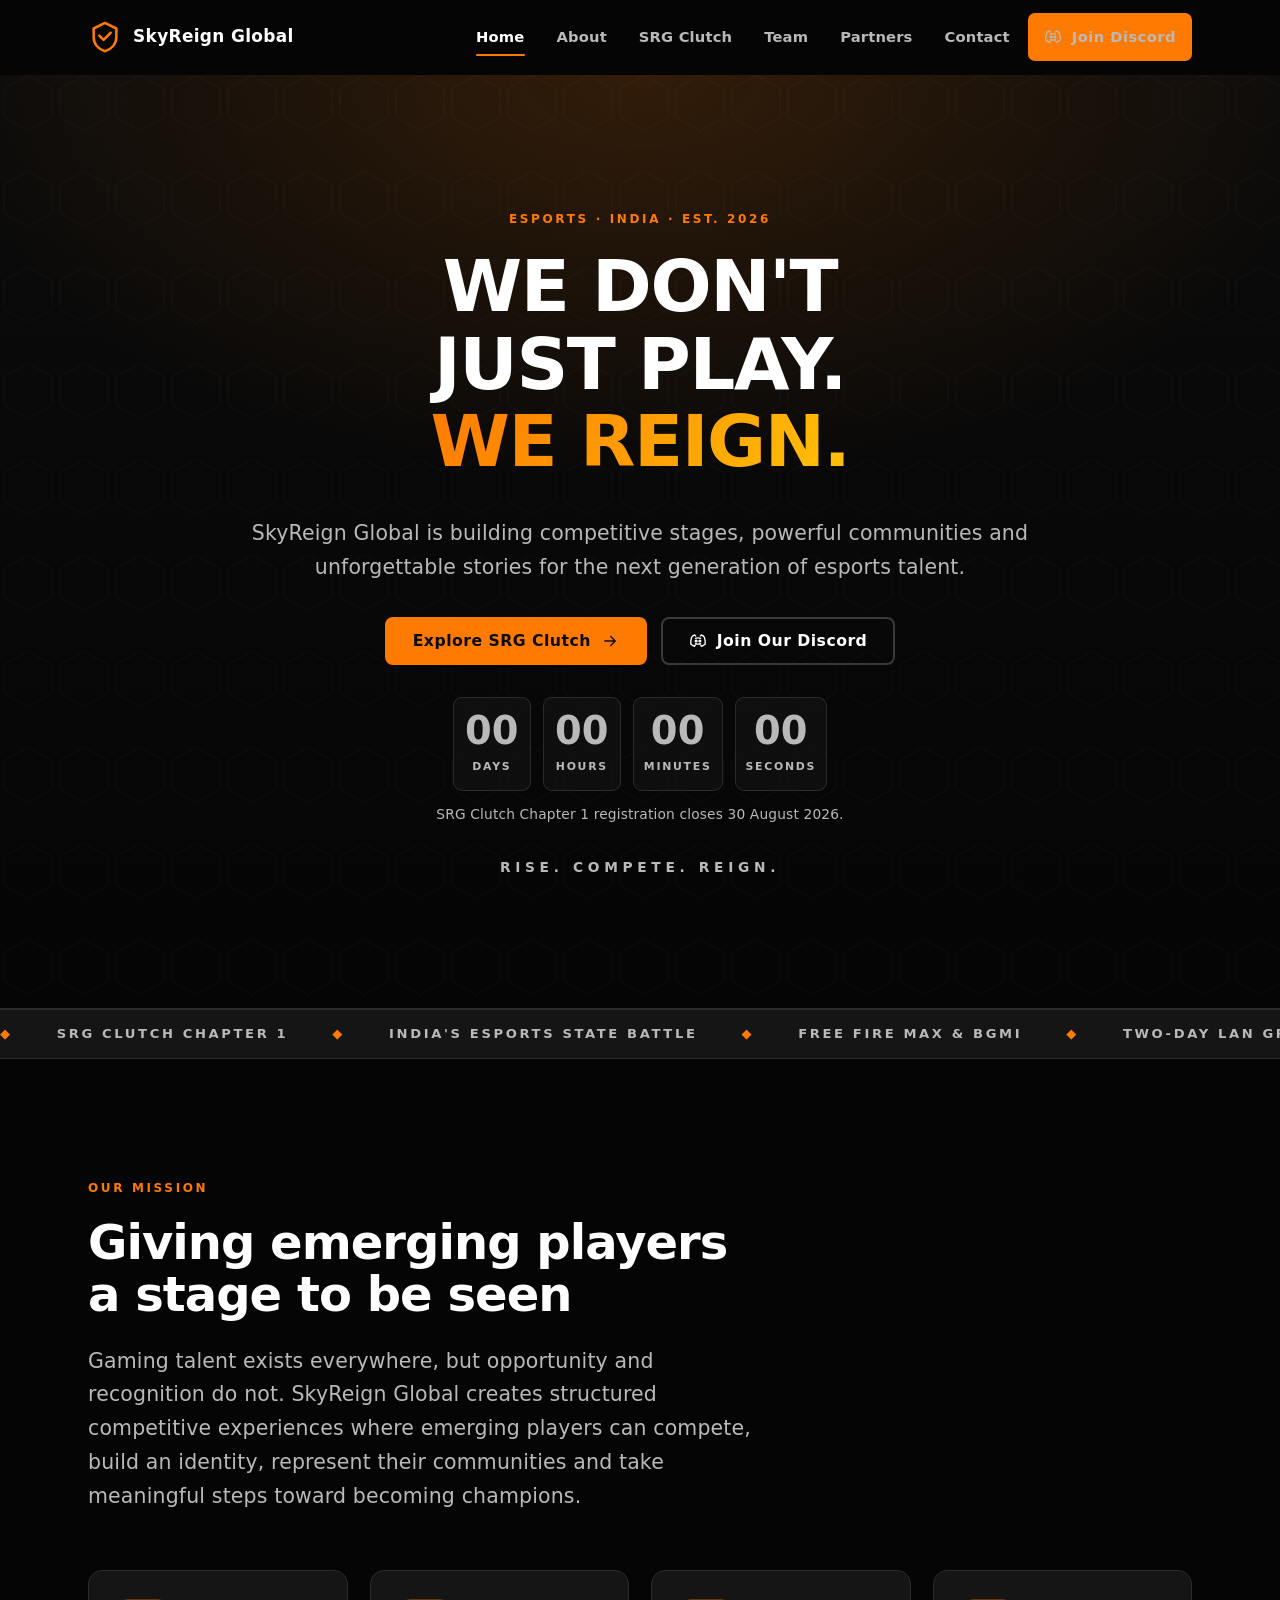
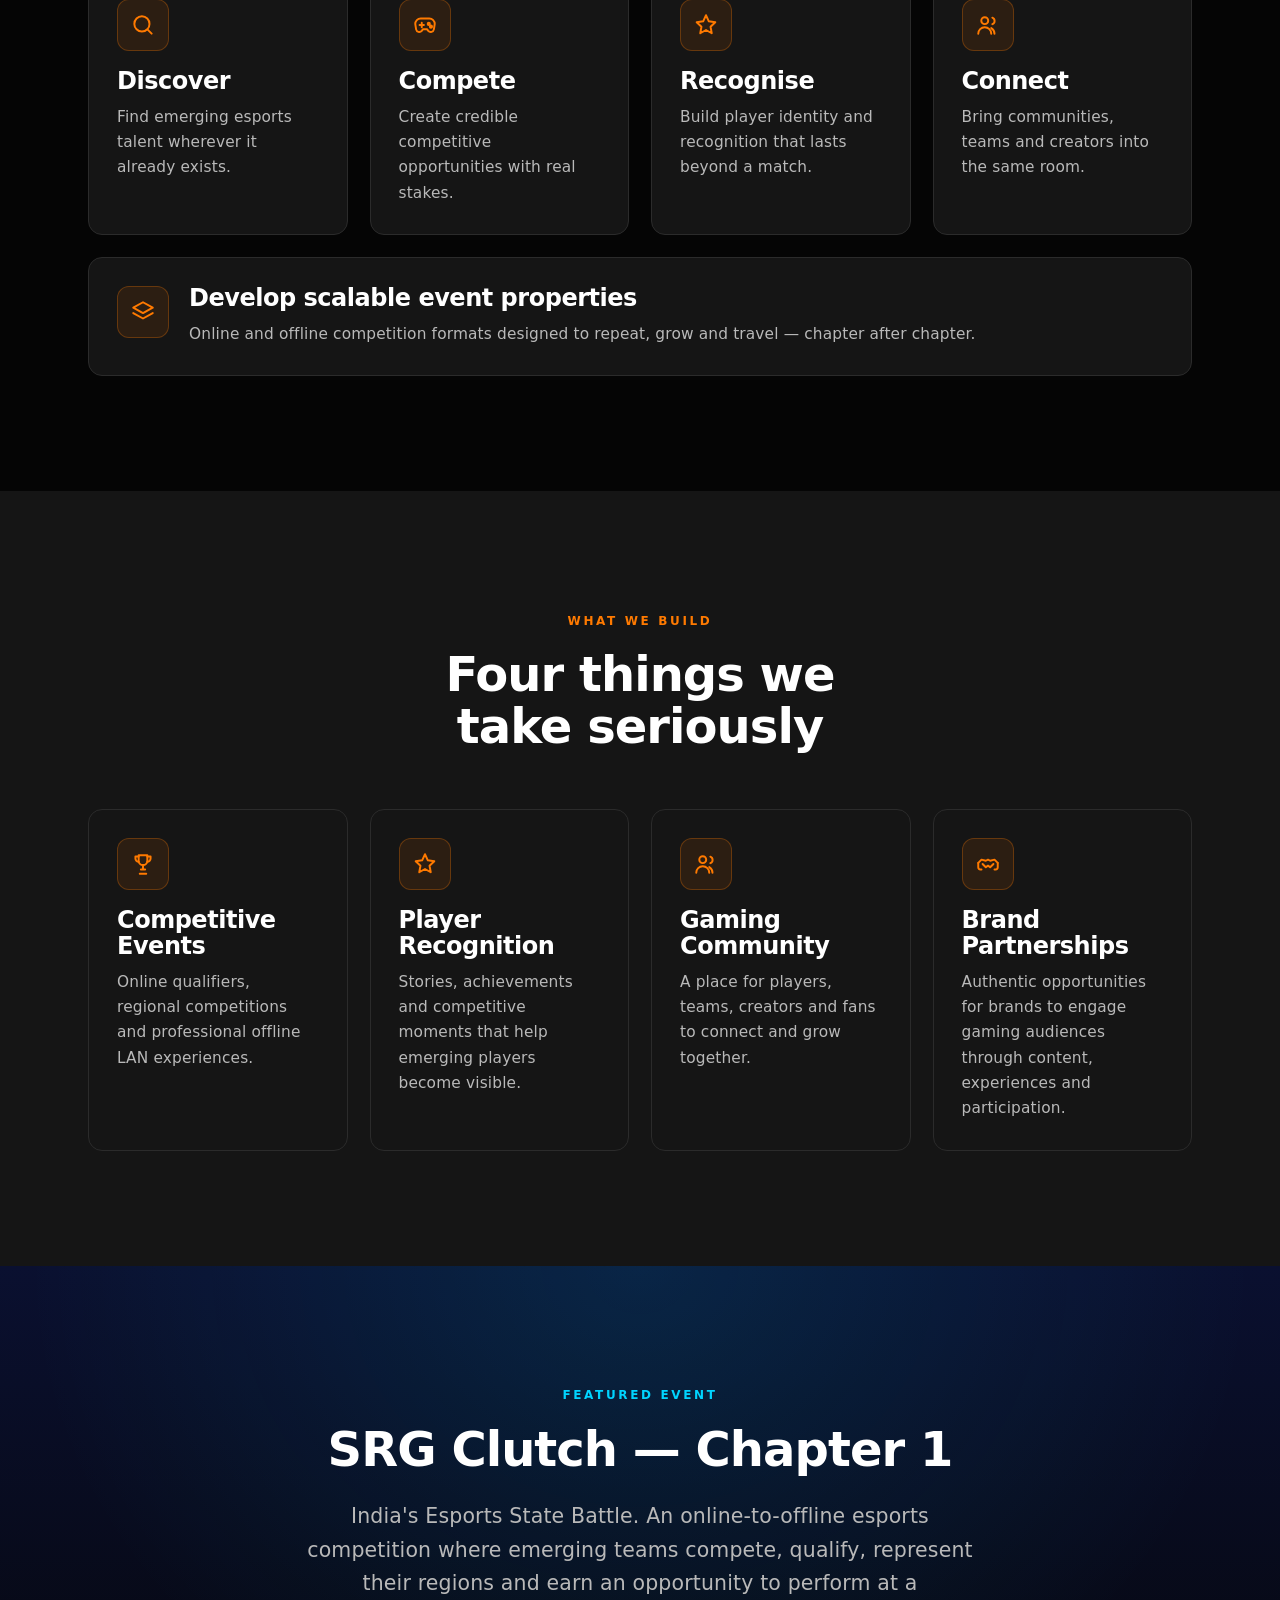
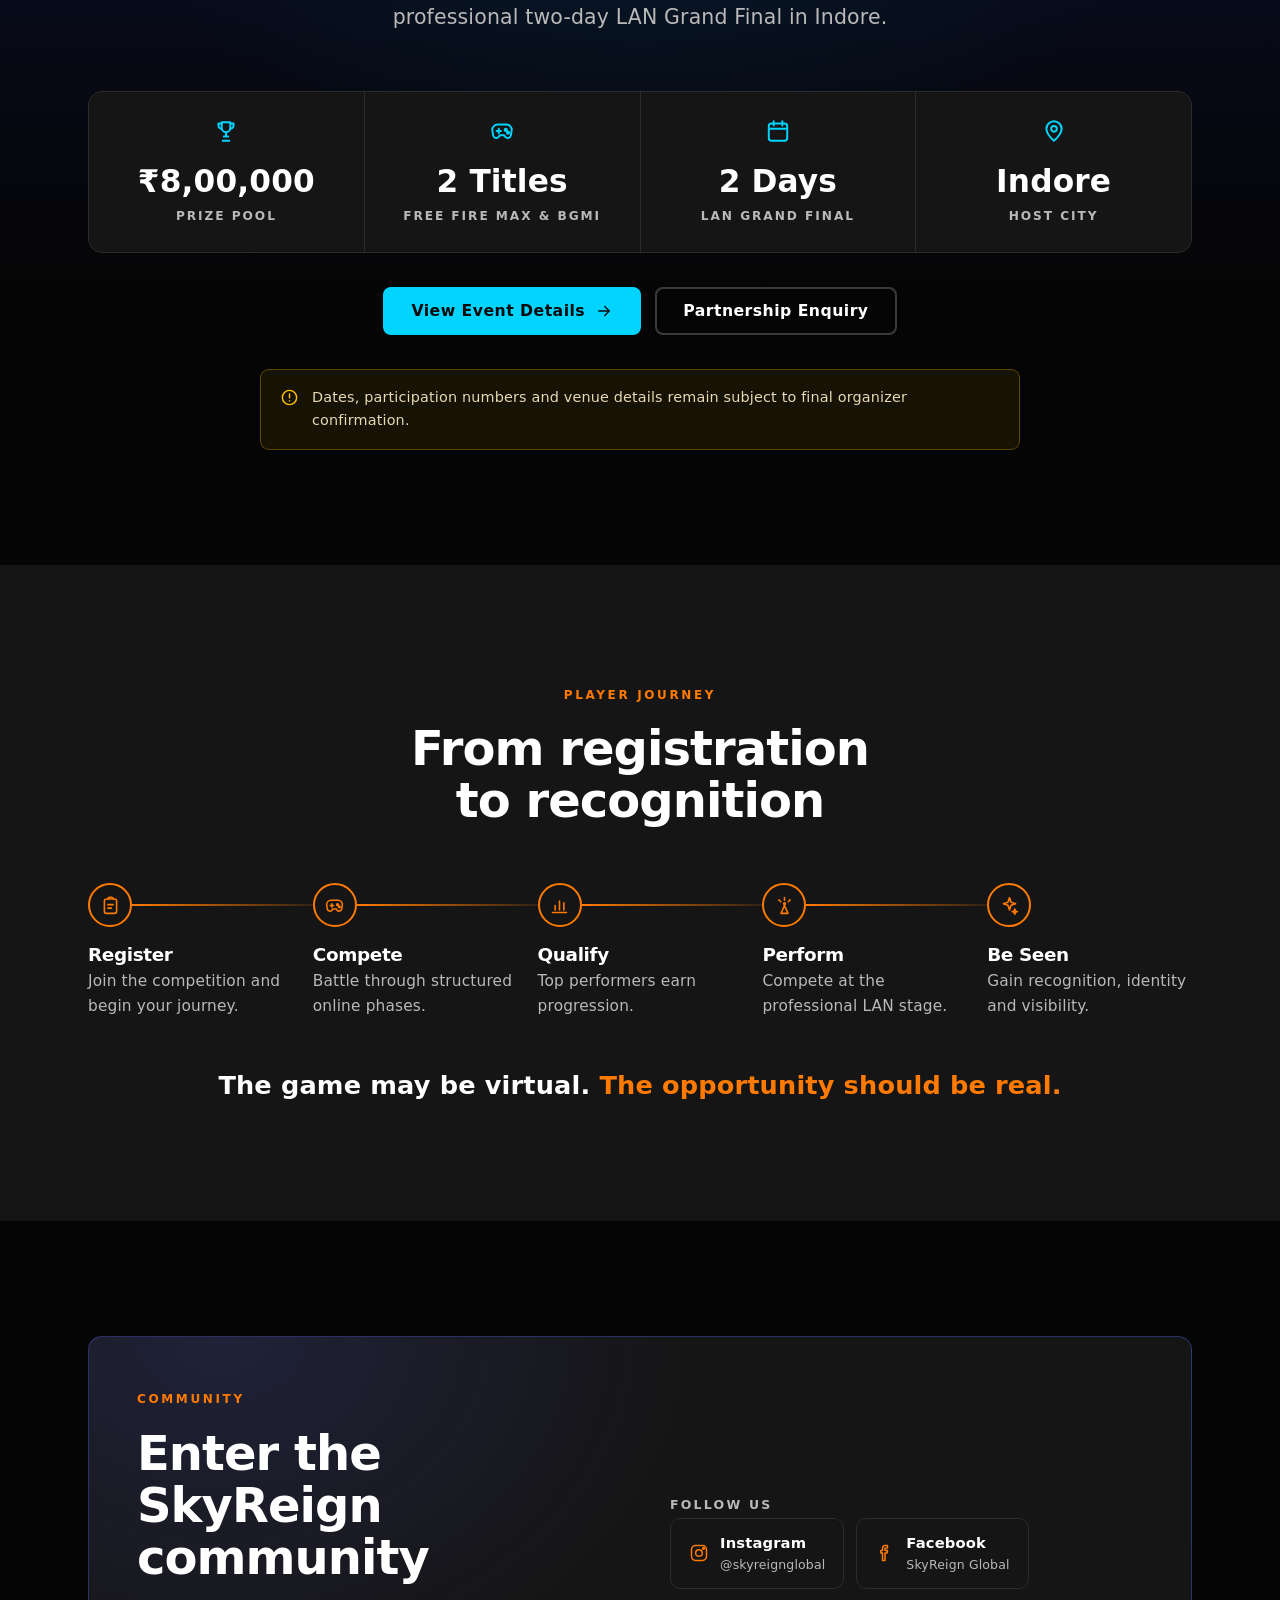
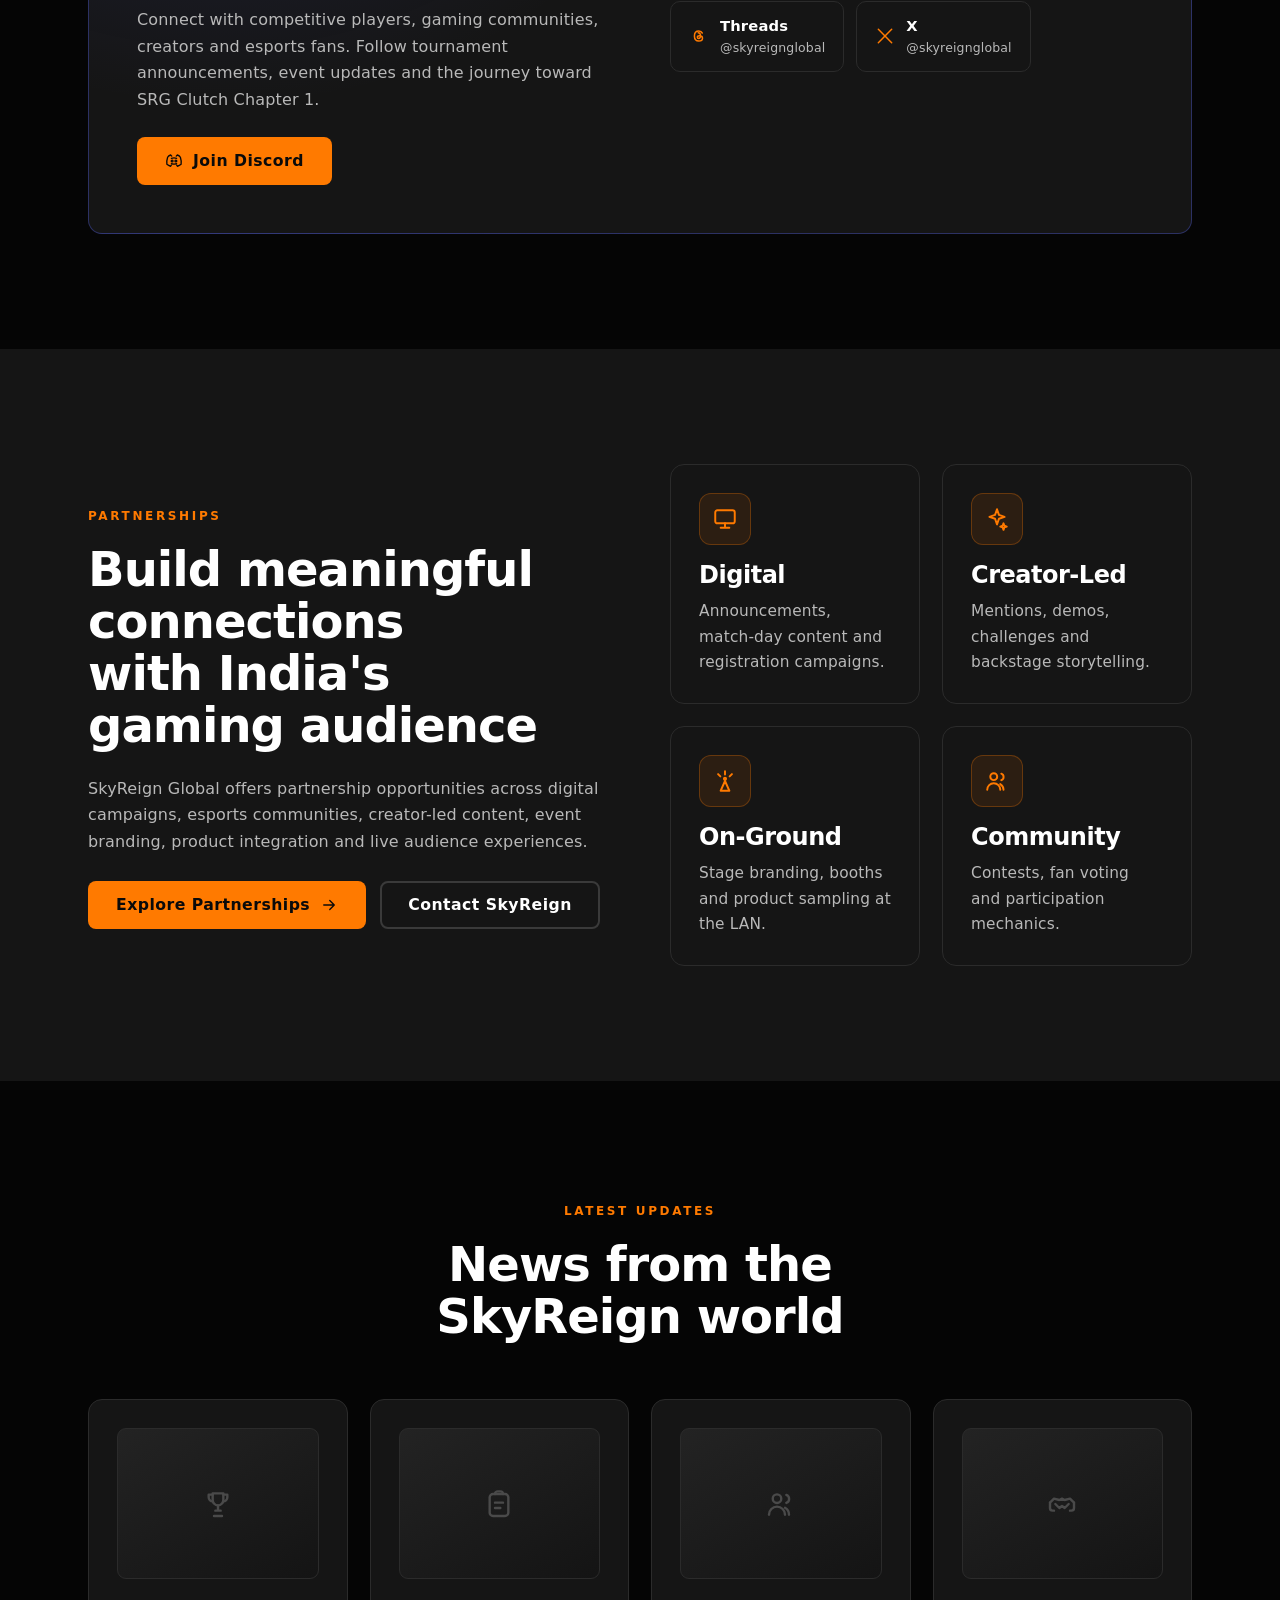
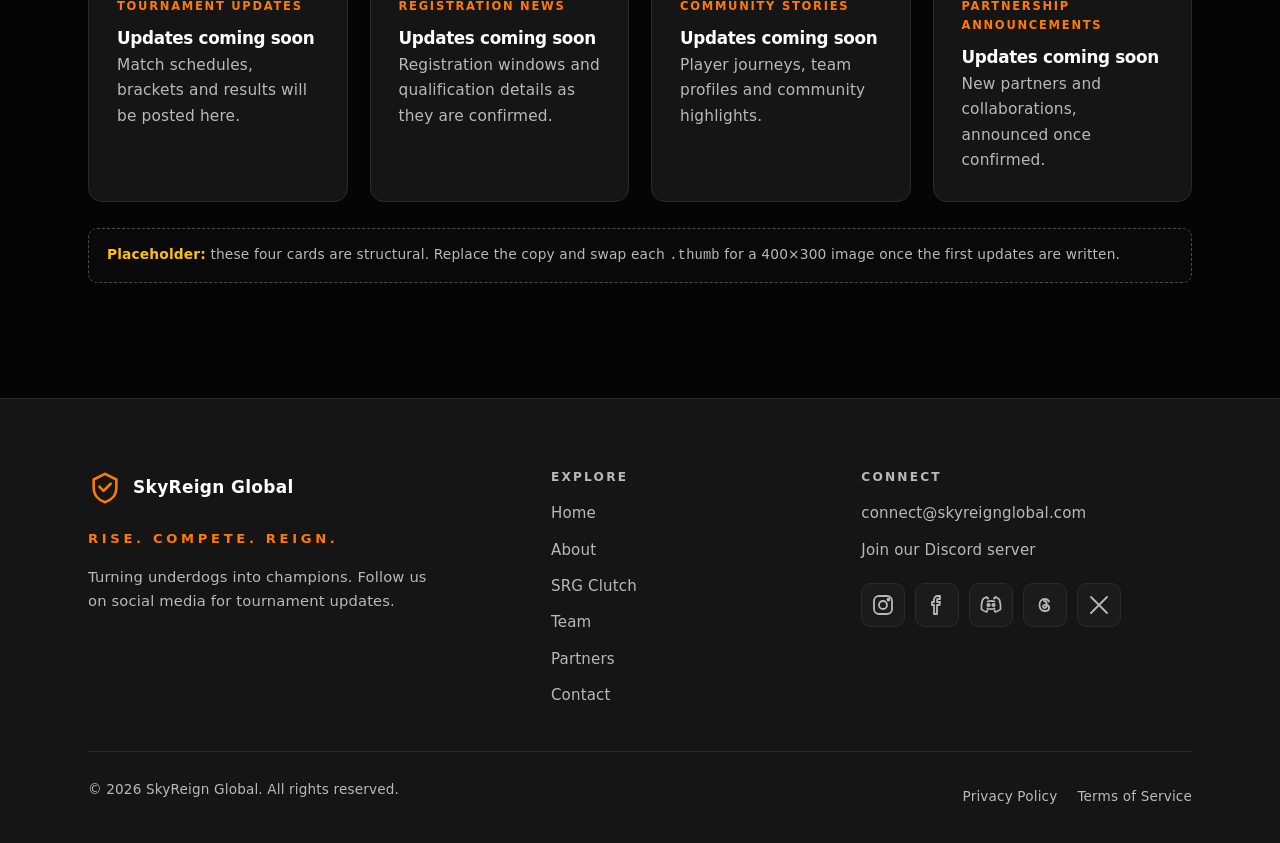
==== commit fb7e567f: "Render SkyReign as one word in the wordmark Drop the <em> that coloured "Reign" separately in the he" ====
--- a/index.html
+++ b/index.html
@@ -43,7 +43,7 @@
   <div class="wrap header-inner">
     <a class="brand" href="index.html">
       <svg class="mark icon" style="color:var(--inferno)" aria-hidden="true"><use href="assets/icons.svg#i-logo"></use></svg>
-      Sky<em>Reign</em> Global
+      SkyReign Global
     </a>
 
     <button class="nav-toggle" type="button" aria-expanded="false" aria-controls="primary-nav" aria-label="Open menu">
@@ -397,7 +397,7 @@
       <div>
         <a class="brand" href="index.html">
           <svg class="mark icon" style="color:var(--inferno)" aria-hidden="true"><use href="assets/icons.svg#i-logo"></use></svg>
-          Sky<em>Reign</em> Global
+          SkyReign Global
         </a>
         <p class="footer-tag">Rise. Compete. Reign.</p>
         <p class="muted" style="font-size:.92rem;max-width:38ch">Turning underdogs into champions. Follow us on social media for tournament updates.</p>
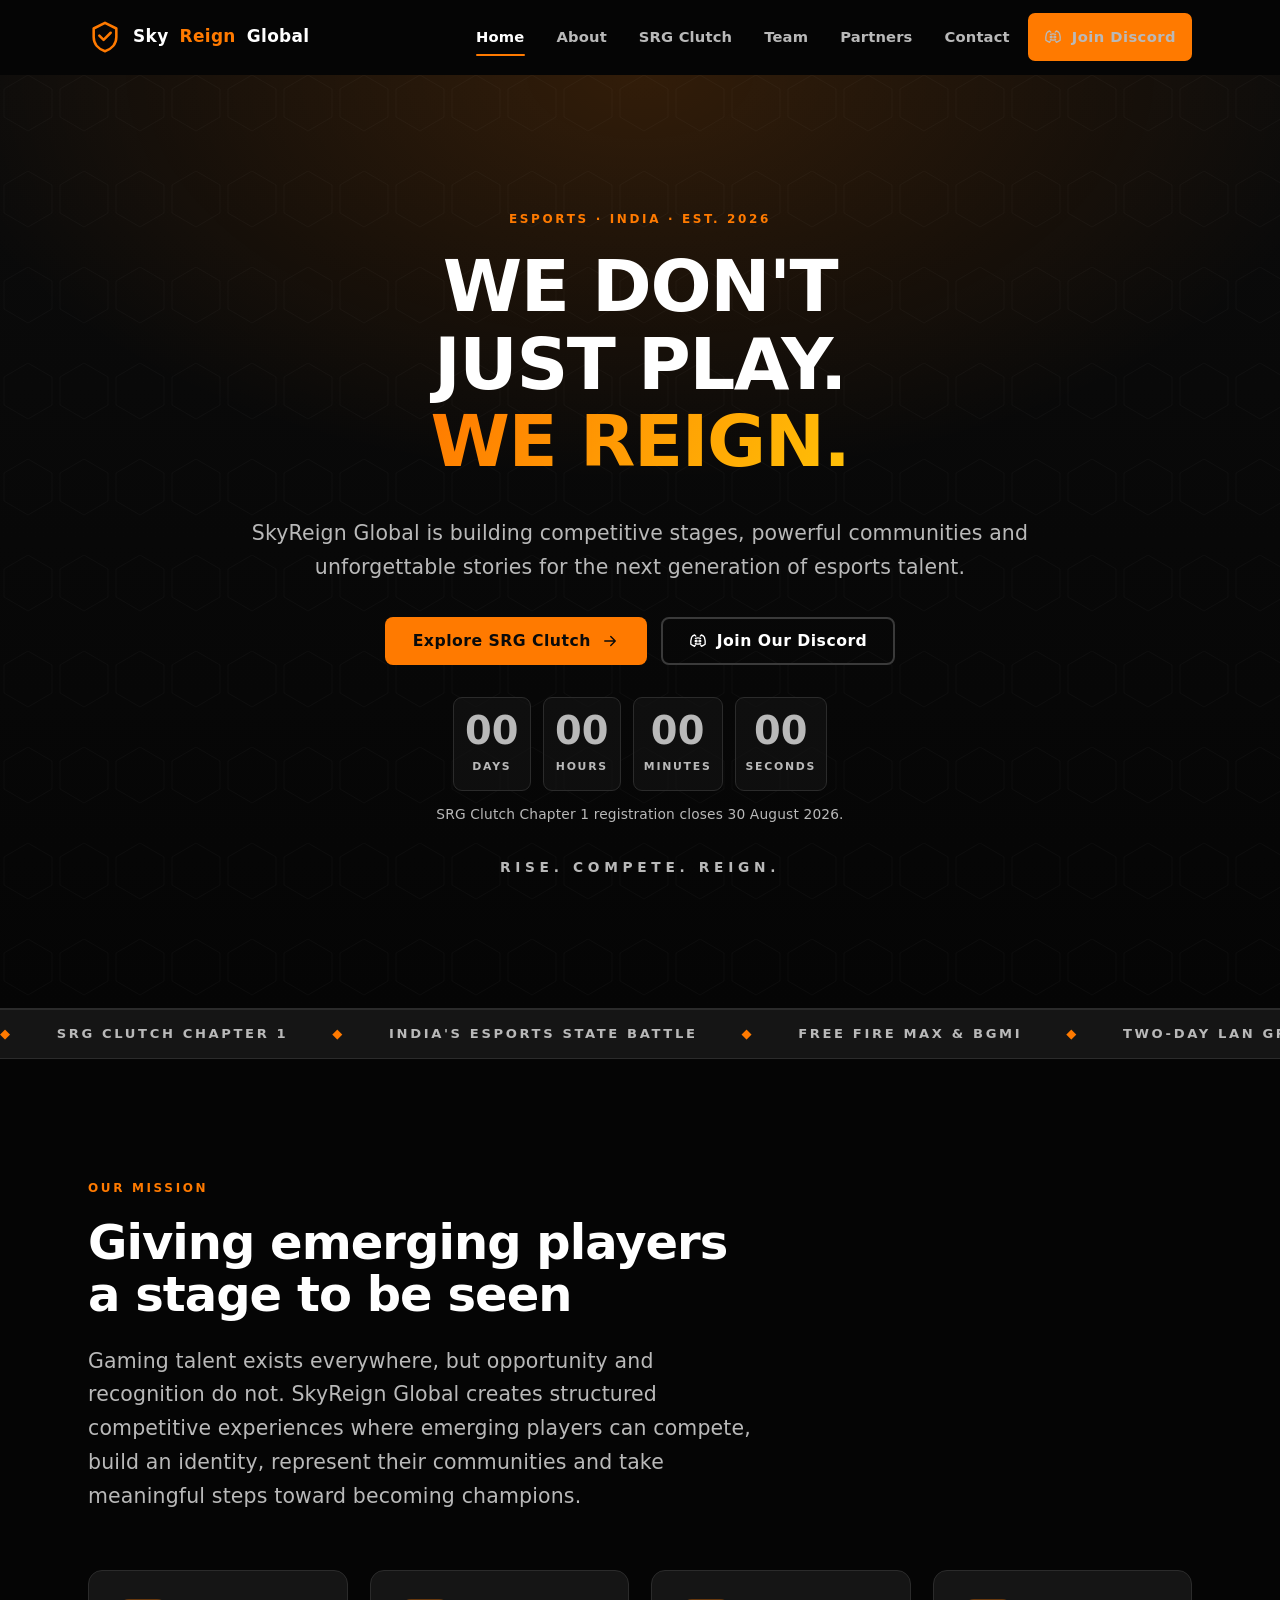
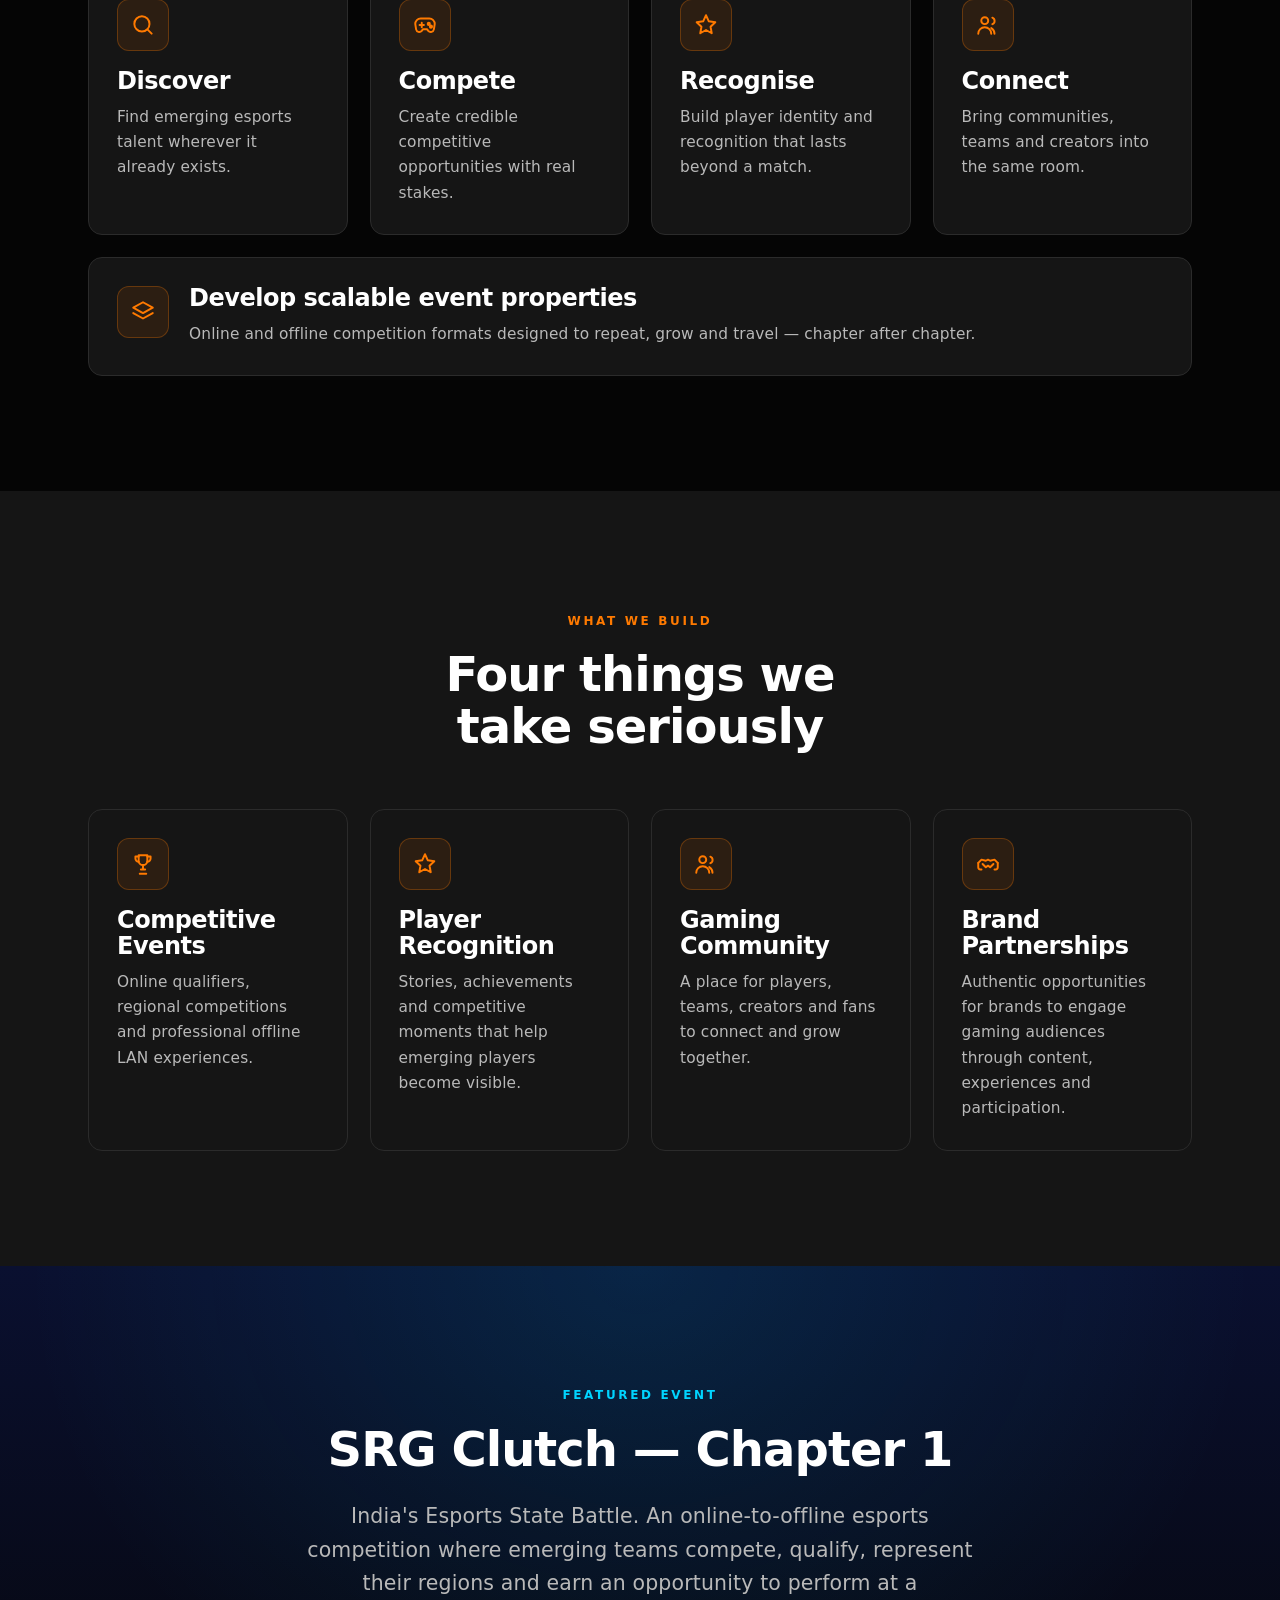
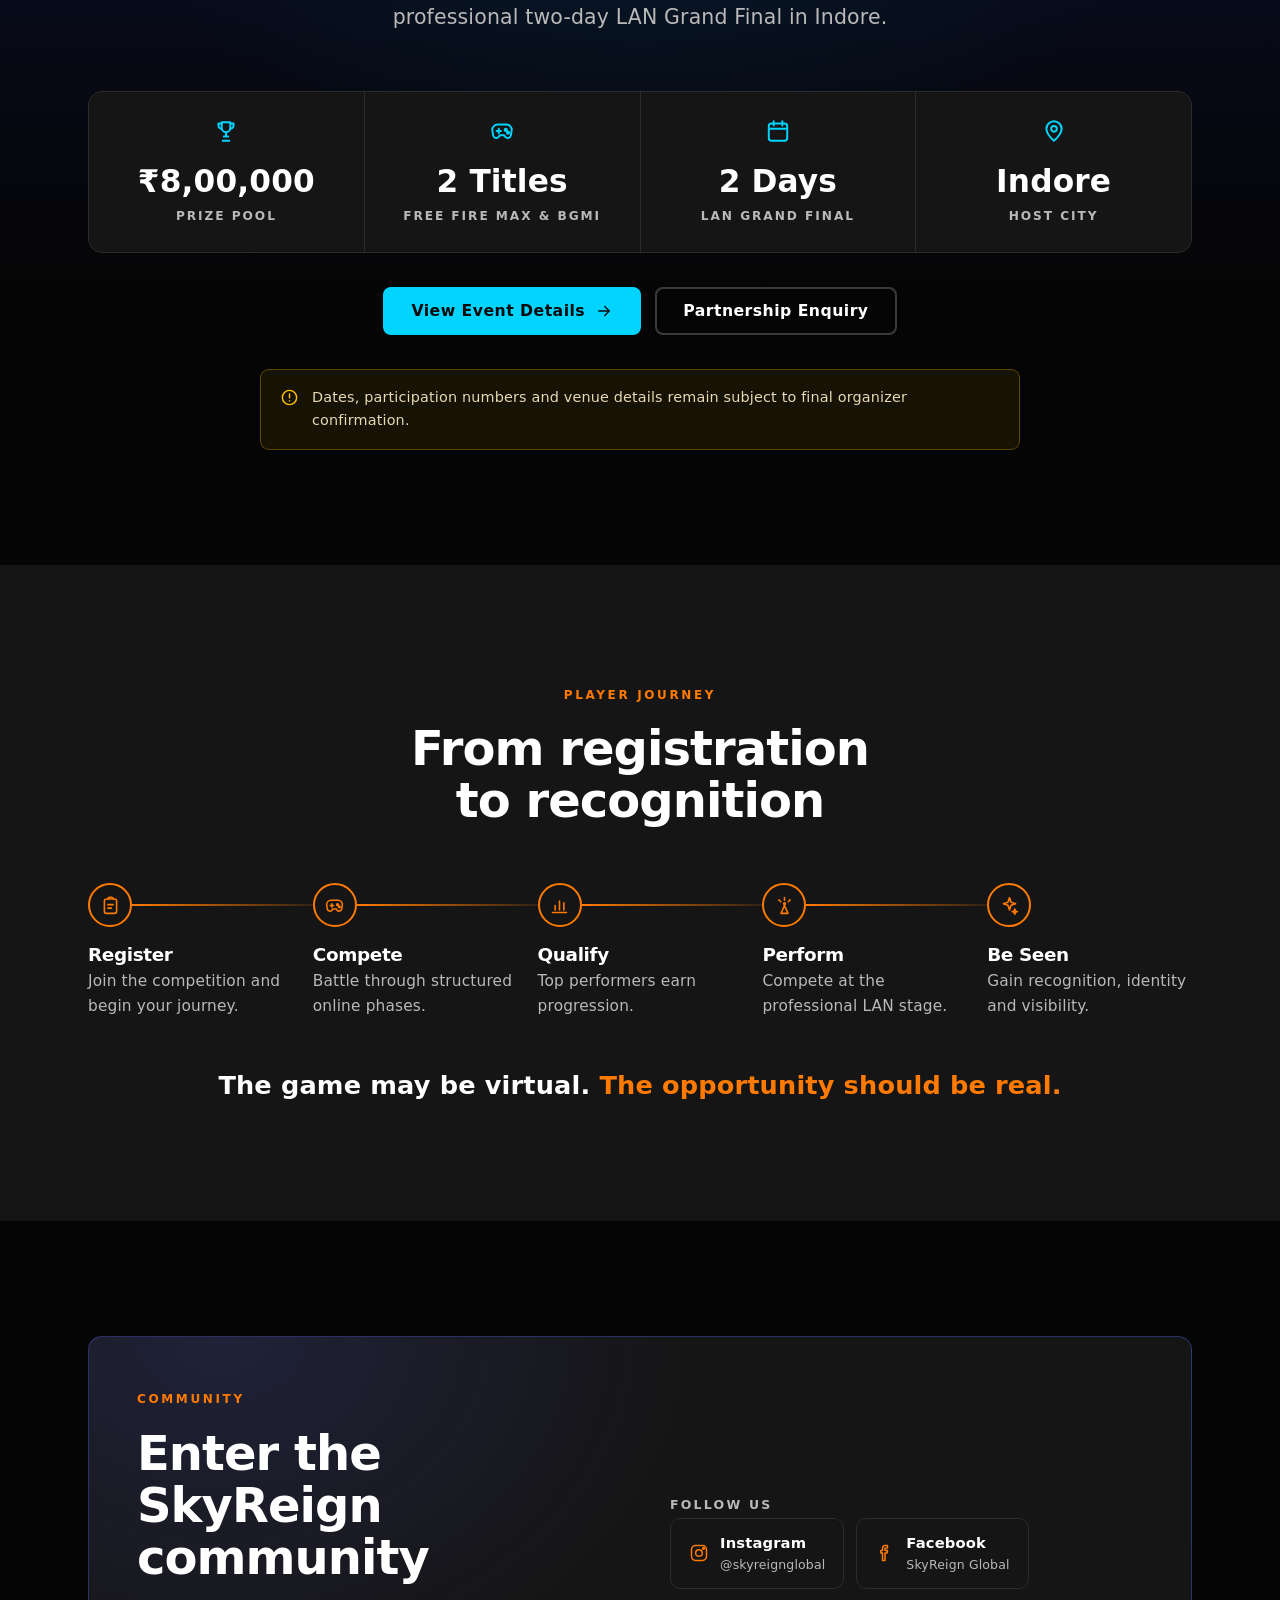
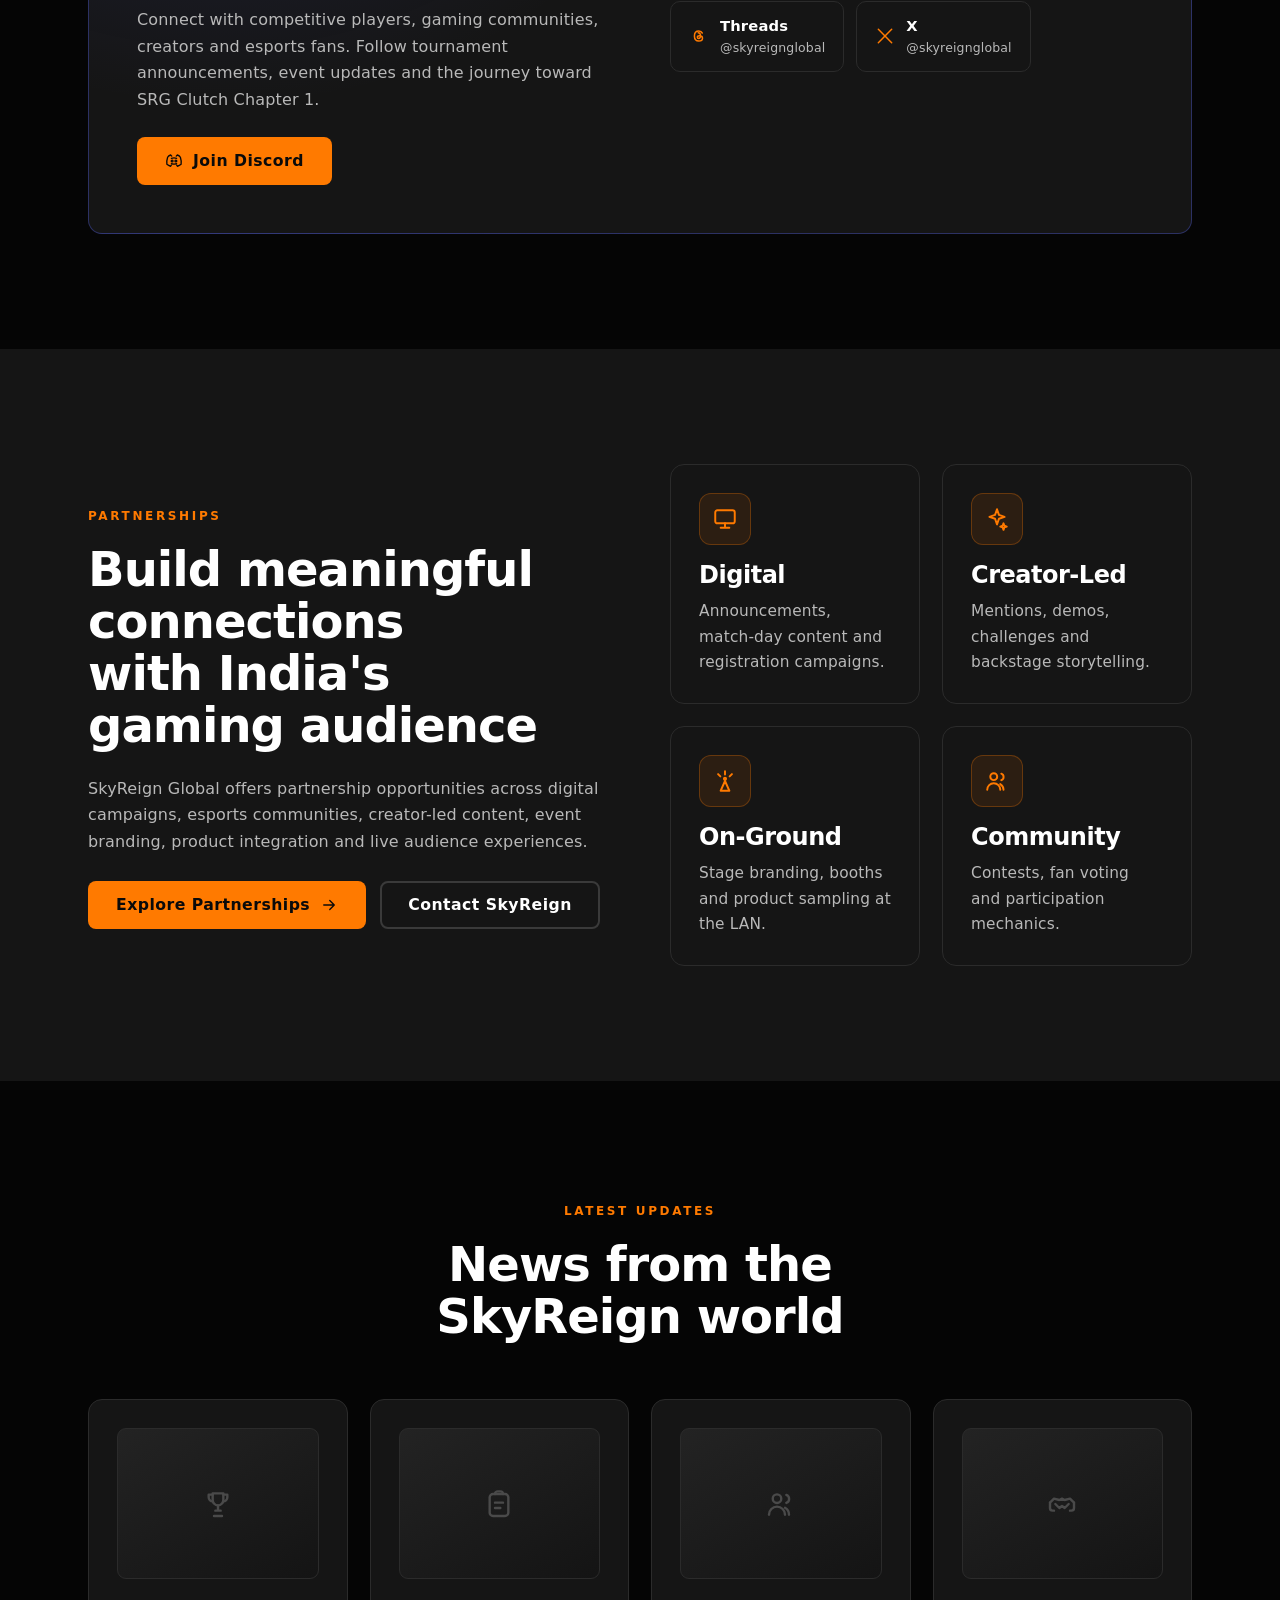
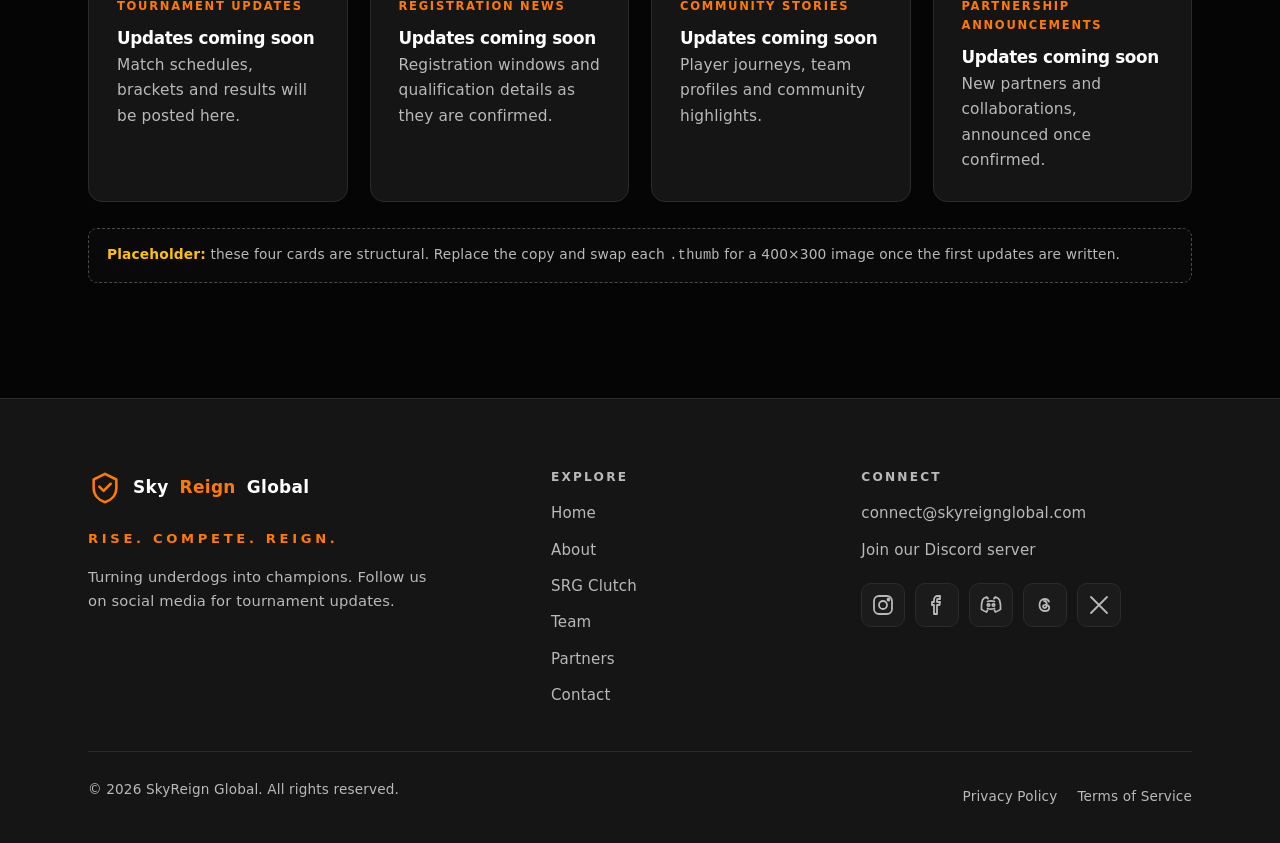
==== commit 06063800: "Color "Reign" orange in the SkyReign wordmark Restore the orange accent on "Reign" (via <em>) in the" ====
--- a/index.html
+++ b/index.html
@@ -43,7 +43,7 @@
   <div class="wrap header-inner">
     <a class="brand" href="index.html">
       <svg class="mark icon" style="color:var(--inferno)" aria-hidden="true"><use href="assets/icons.svg#i-logo"></use></svg>
-      SkyReign Global
+      Sky<em>Reign</em> Global
     </a>
 
     <button class="nav-toggle" type="button" aria-expanded="false" aria-controls="primary-nav" aria-label="Open menu">
@@ -397,7 +397,7 @@
       <div>
         <a class="brand" href="index.html">
           <svg class="mark icon" style="color:var(--inferno)" aria-hidden="true"><use href="assets/icons.svg#i-logo"></use></svg>
-          SkyReign Global
+          Sky<em>Reign</em> Global
         </a>
         <p class="footer-tag">Rise. Compete. Reign.</p>
         <p class="muted" style="font-size:.92rem;max-width:38ch">Turning underdogs into champions. Follow us on social media for tournament updates.</p>
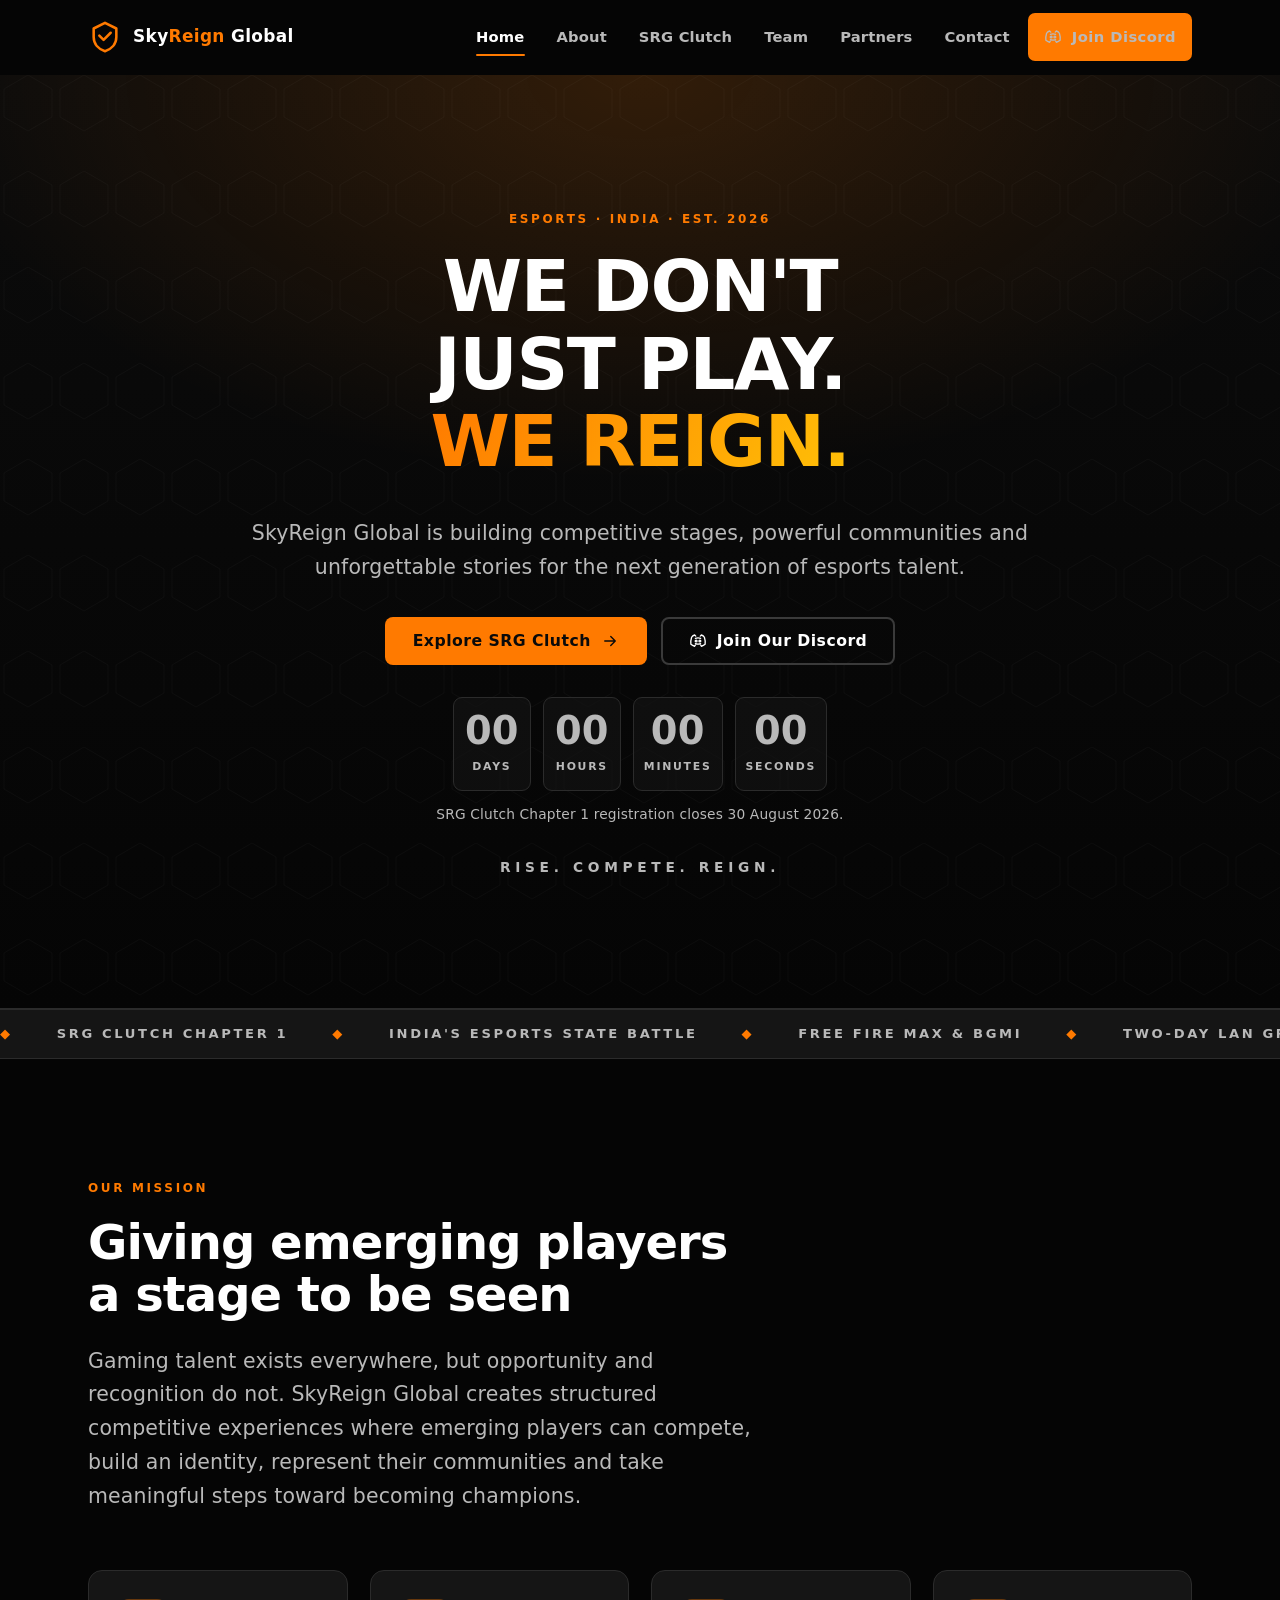
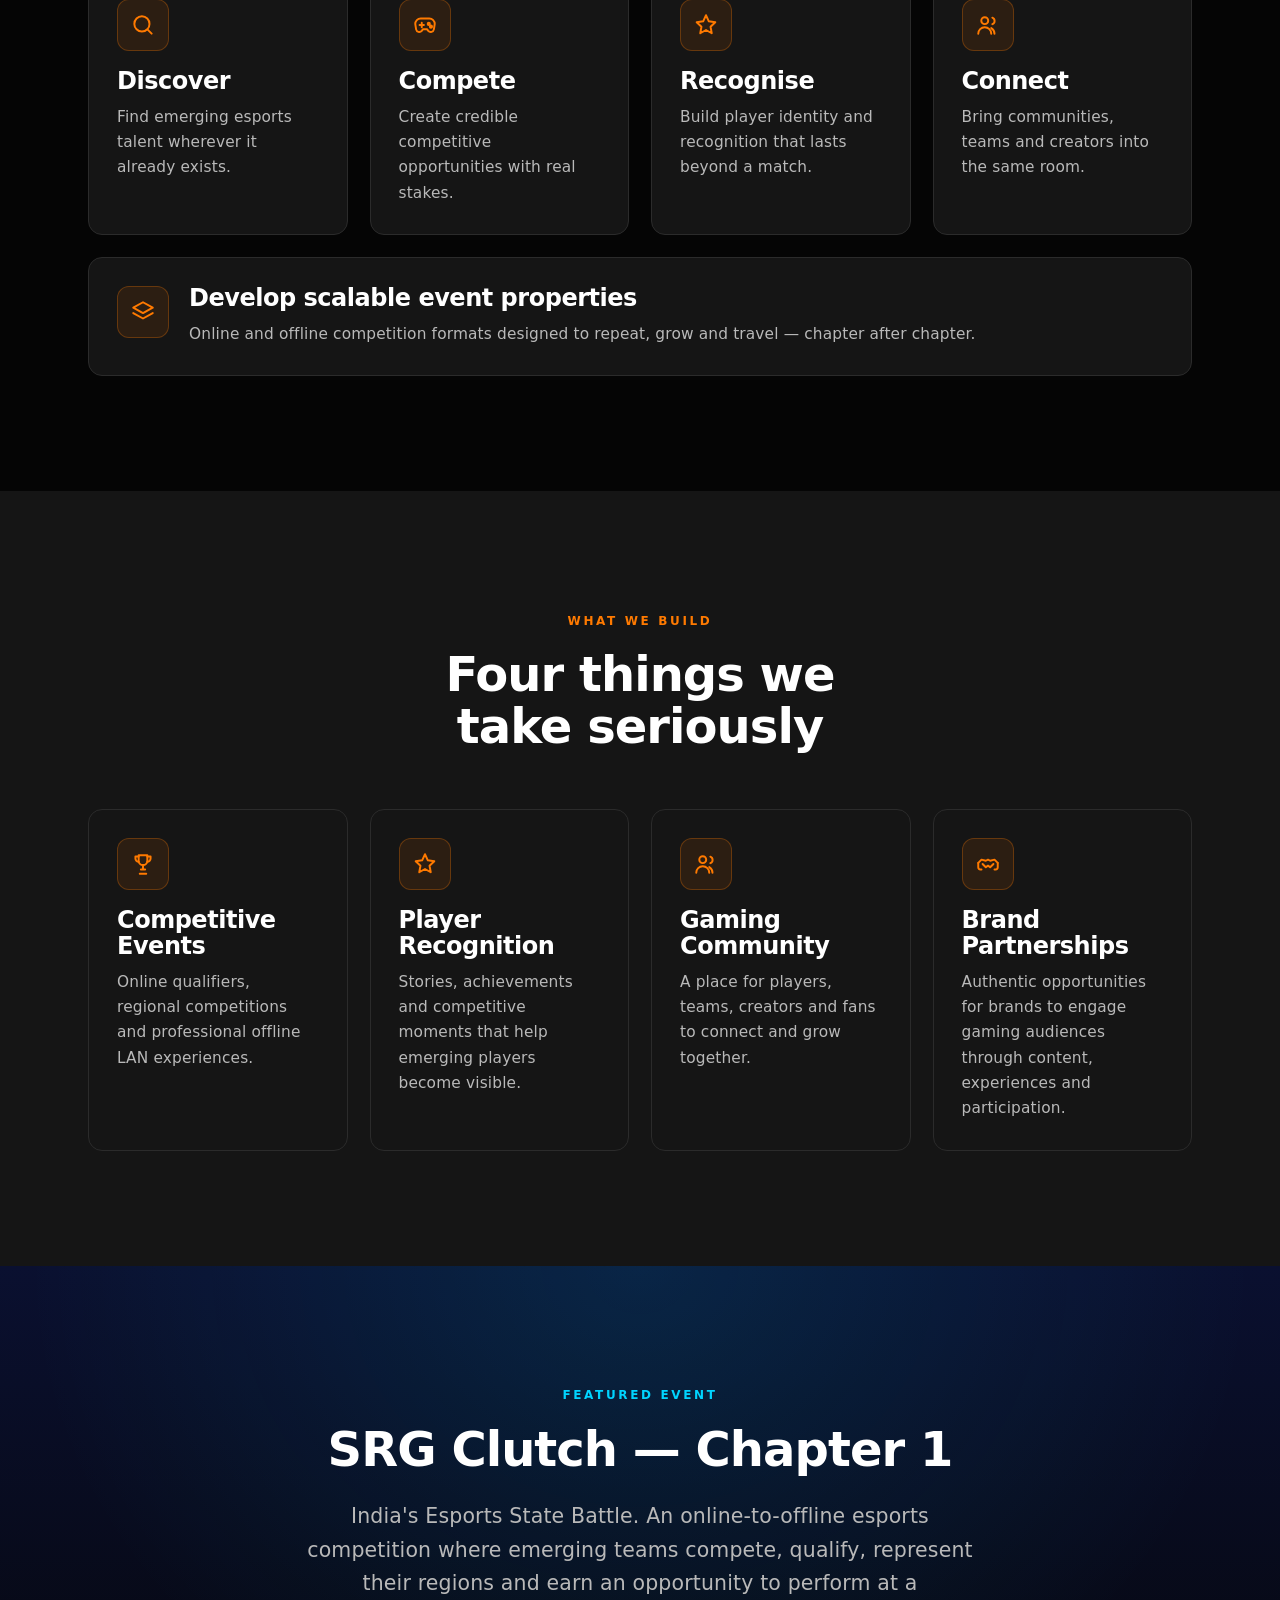
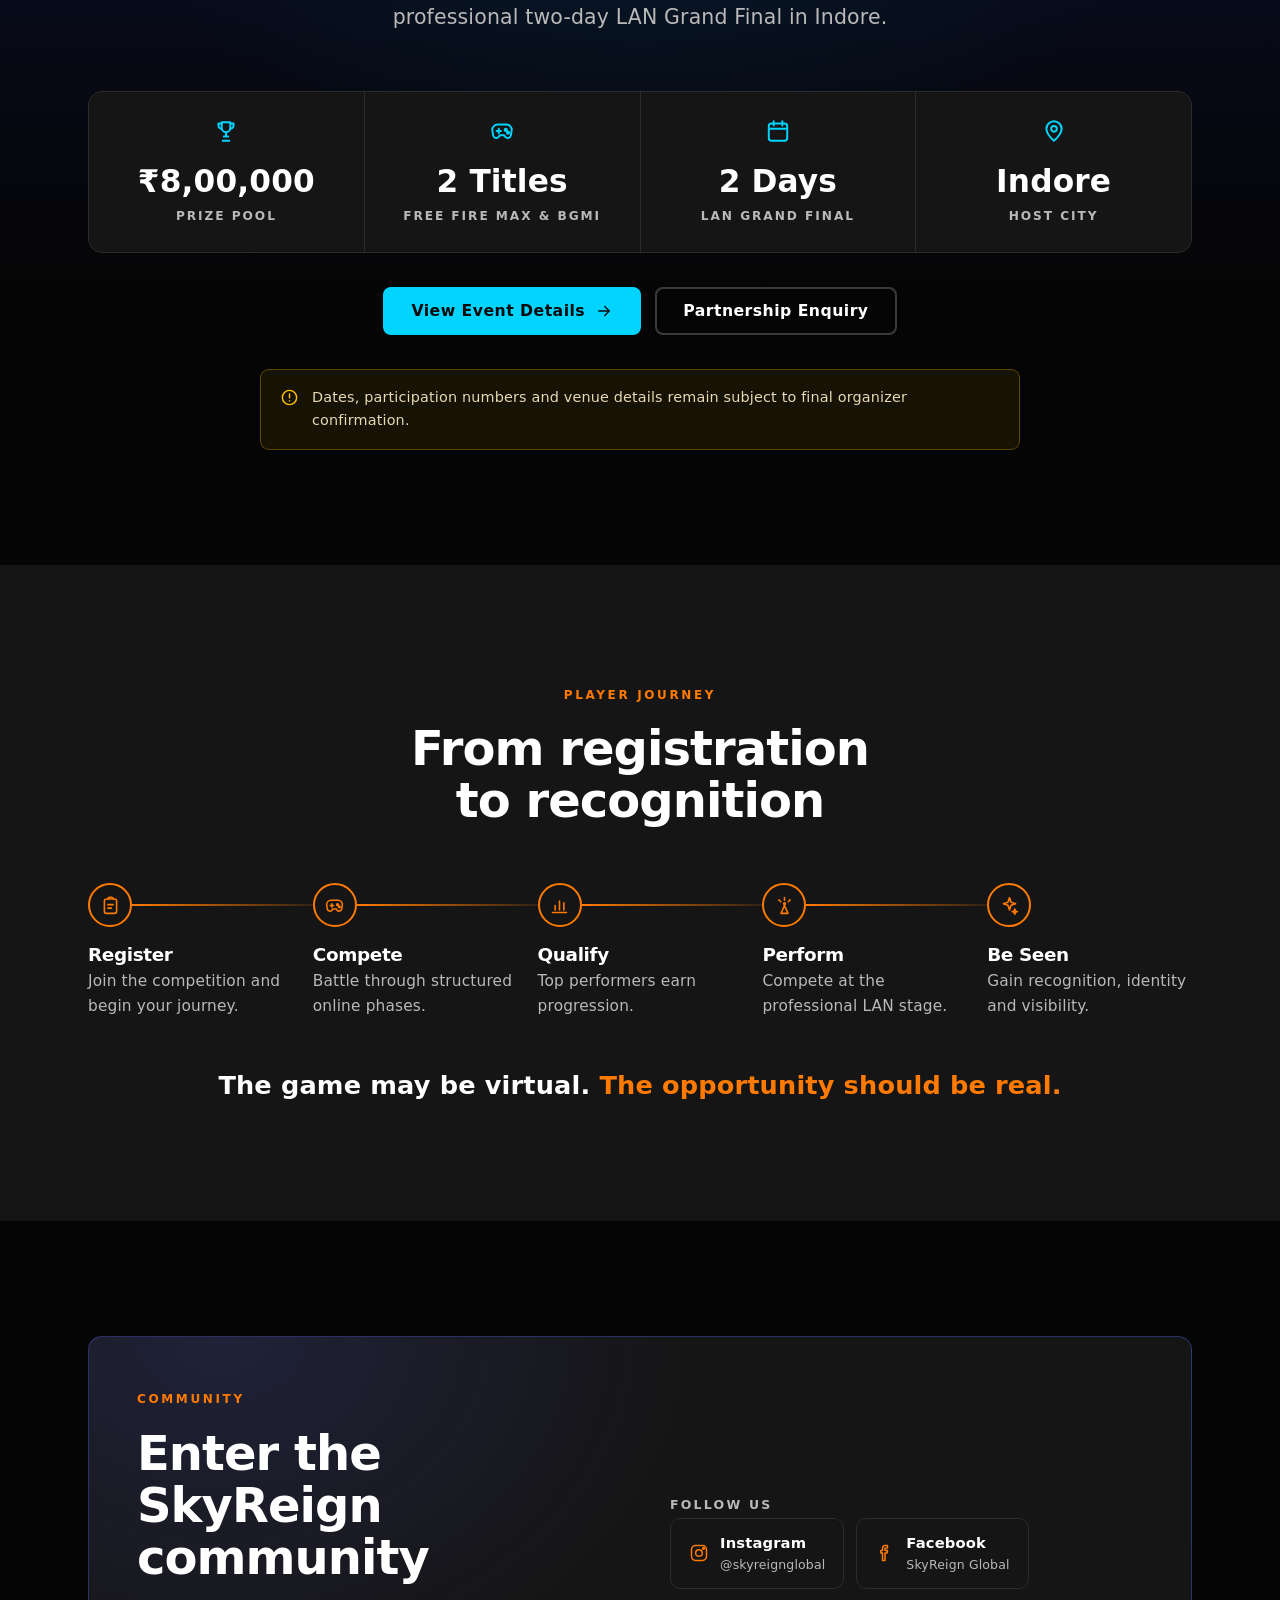
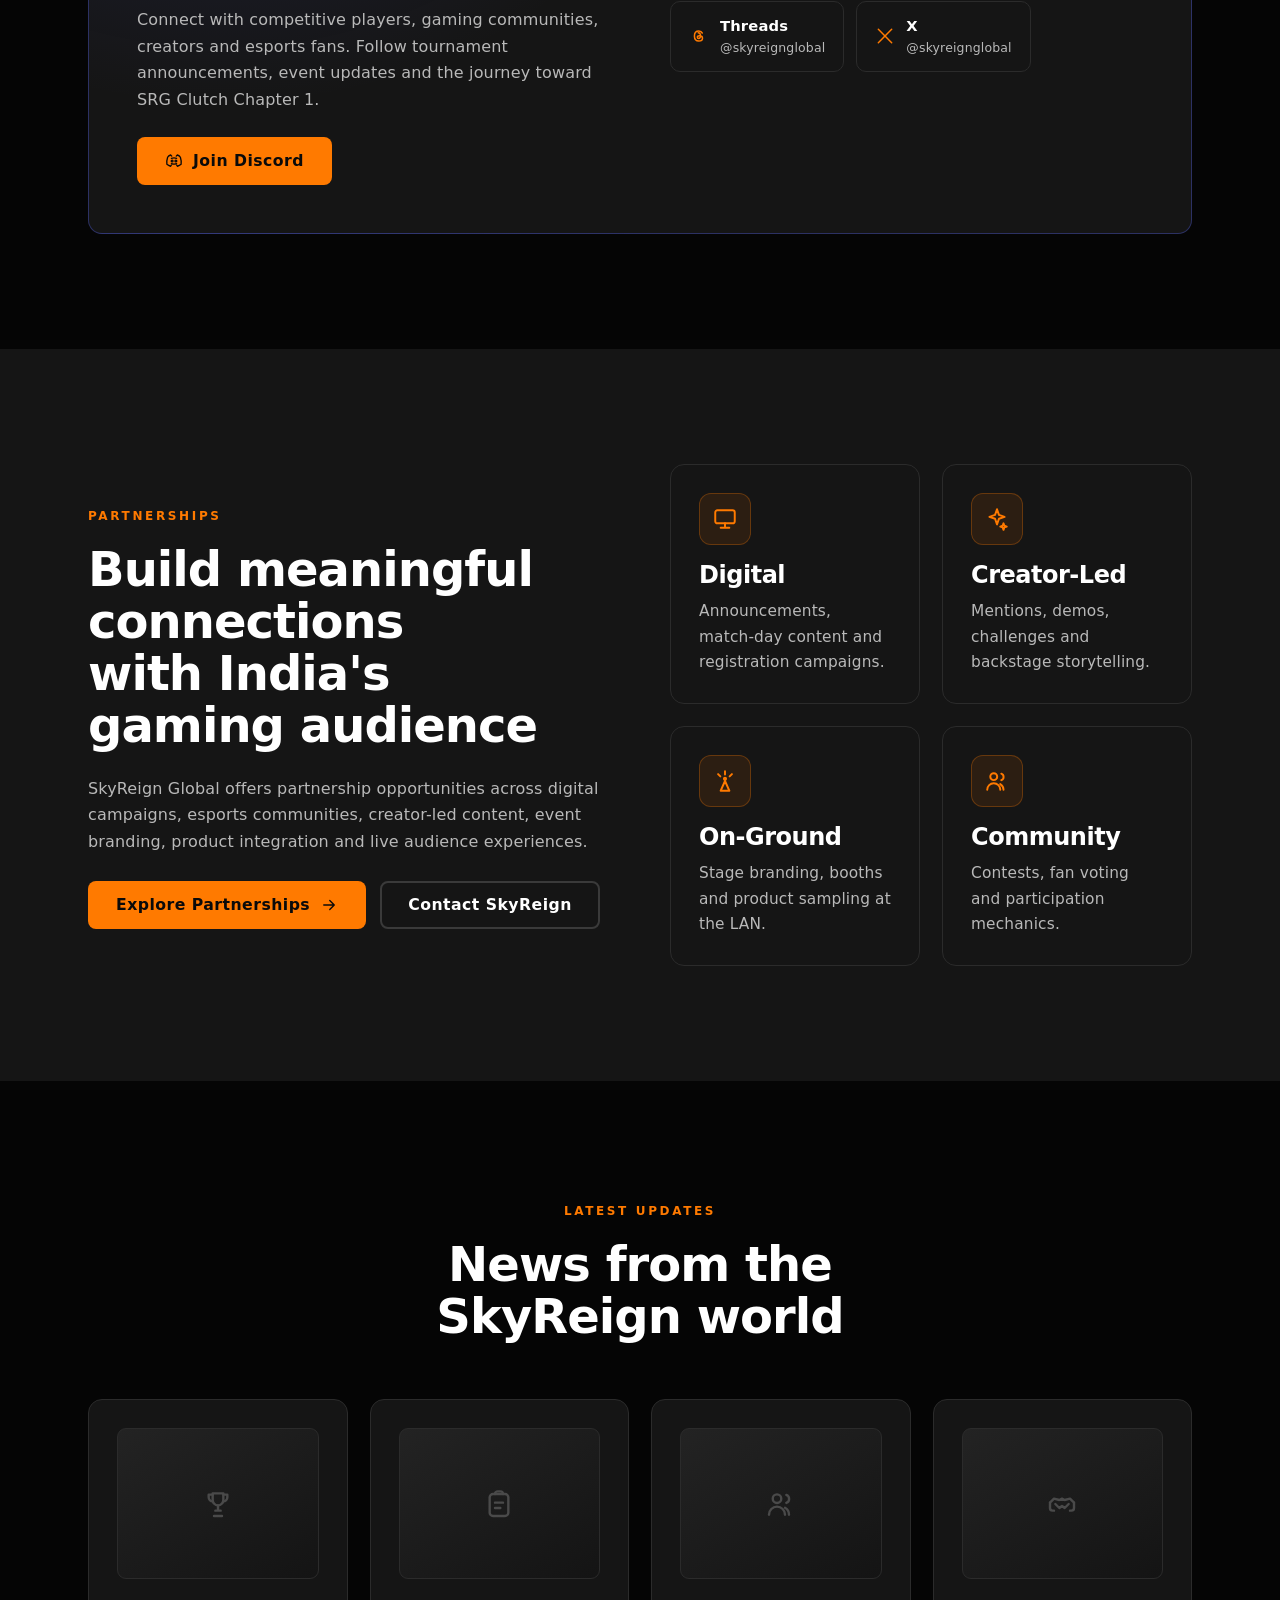
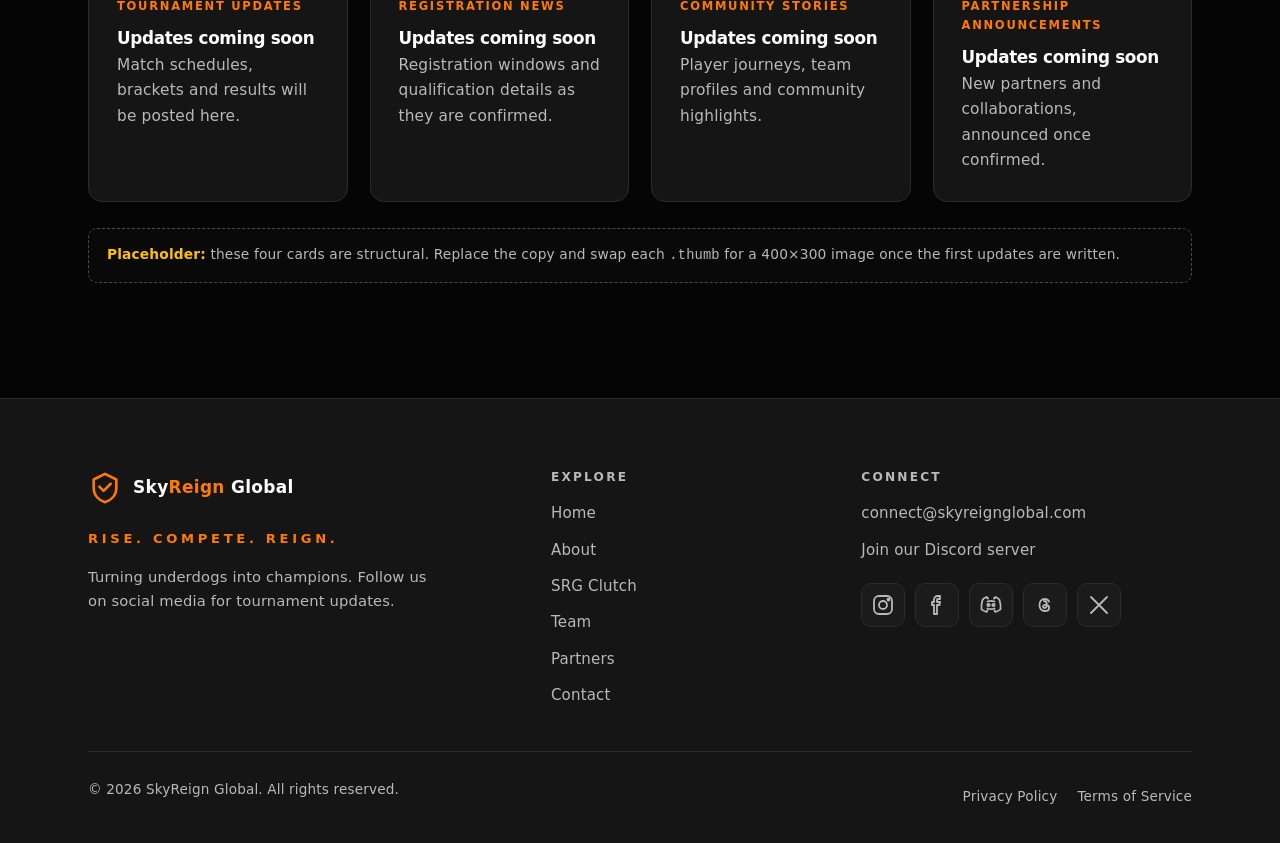
==== commit dfca63da: "Fix flex gap splitting SkyReign wordmark The brand lockup is a flex row with an 11px gap, so wrappin" ====
--- a/index.html
+++ b/index.html
@@ -43,7 +43,7 @@
   <div class="wrap header-inner">
     <a class="brand" href="index.html">
       <svg class="mark icon" style="color:var(--inferno)" aria-hidden="true"><use href="assets/icons.svg#i-logo"></use></svg>
-      Sky<em>Reign</em> Global
+      <span>Sky<em>Reign</em> Global</span>
     </a>
 
     <button class="nav-toggle" type="button" aria-expanded="false" aria-controls="primary-nav" aria-label="Open menu">
@@ -397,7 +397,7 @@
       <div>
         <a class="brand" href="index.html">
           <svg class="mark icon" style="color:var(--inferno)" aria-hidden="true"><use href="assets/icons.svg#i-logo"></use></svg>
-          Sky<em>Reign</em> Global
+          <span>Sky<em>Reign</em> Global</span>
         </a>
         <p class="footer-tag">Rise. Compete. Reign.</p>
         <p class="muted" style="font-size:.92rem;max-width:38ch">Turning underdogs into champions. Follow us on social media for tournament updates.</p>
